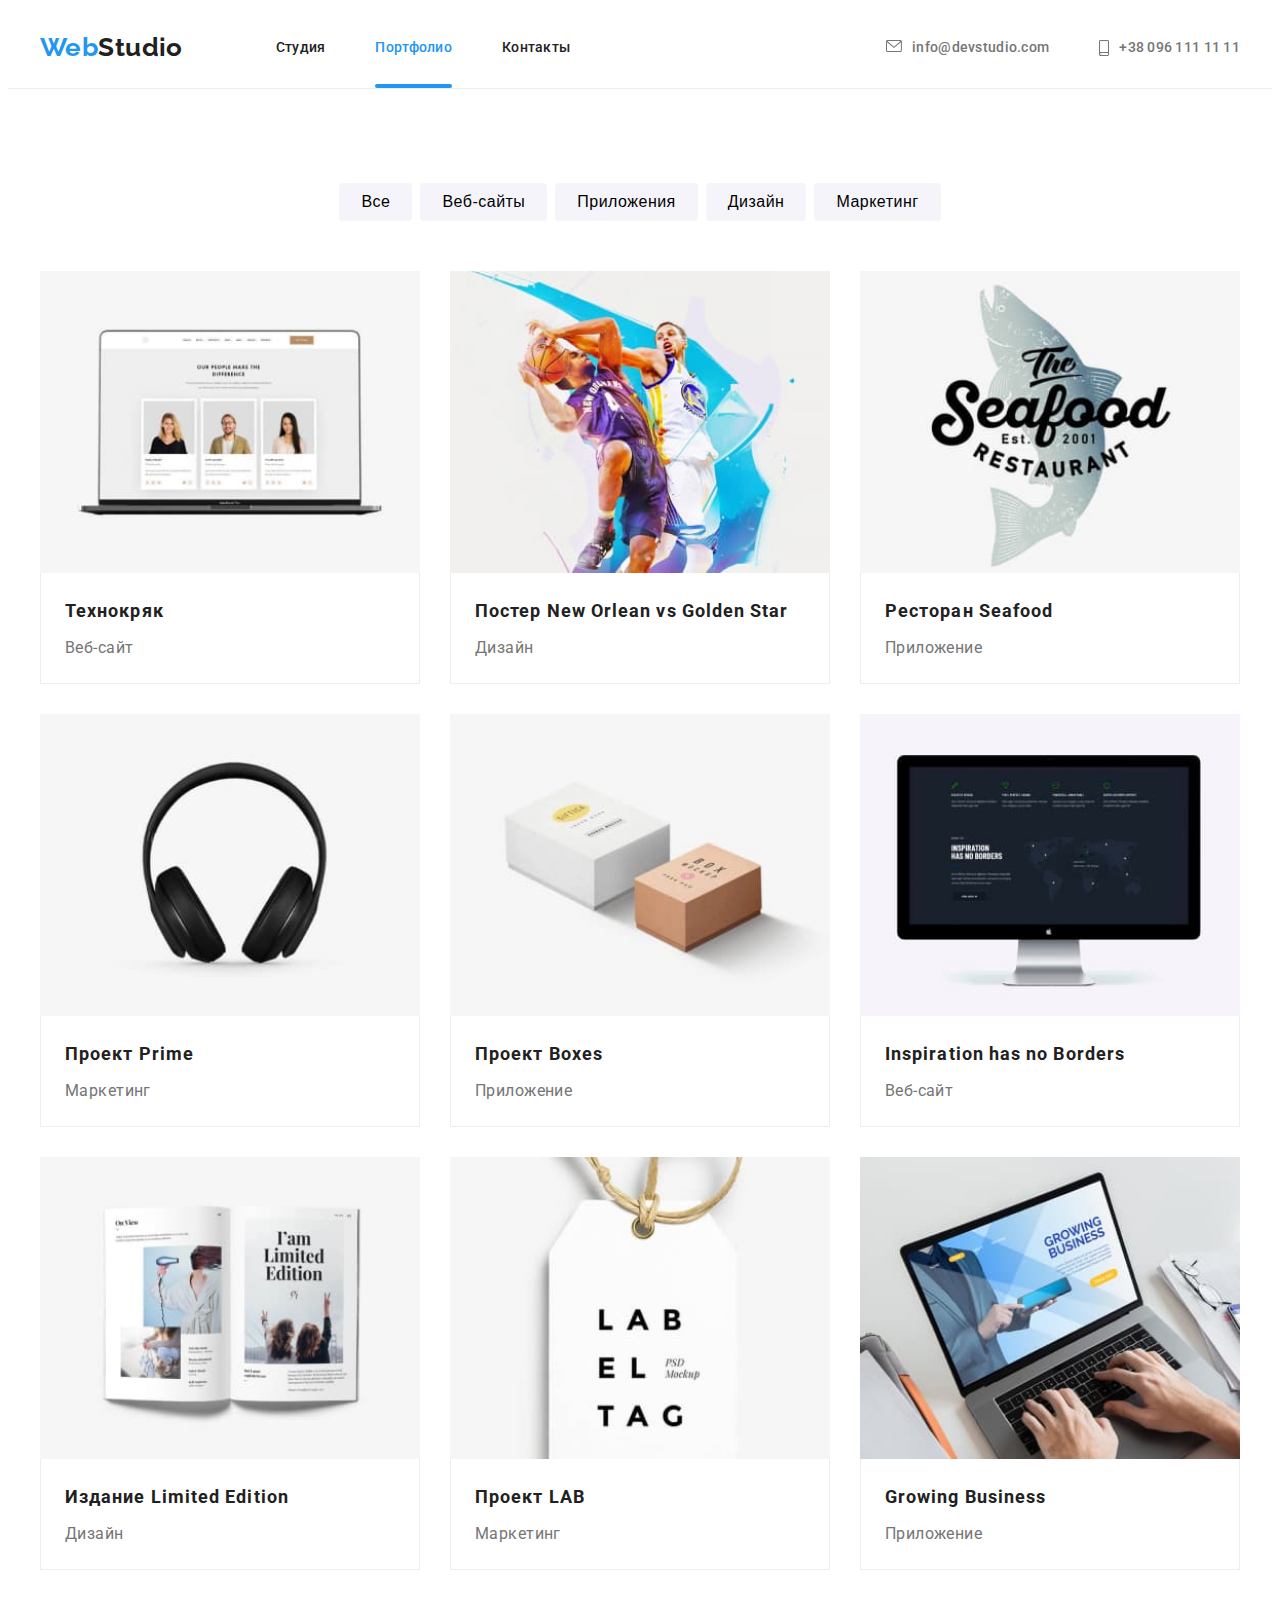
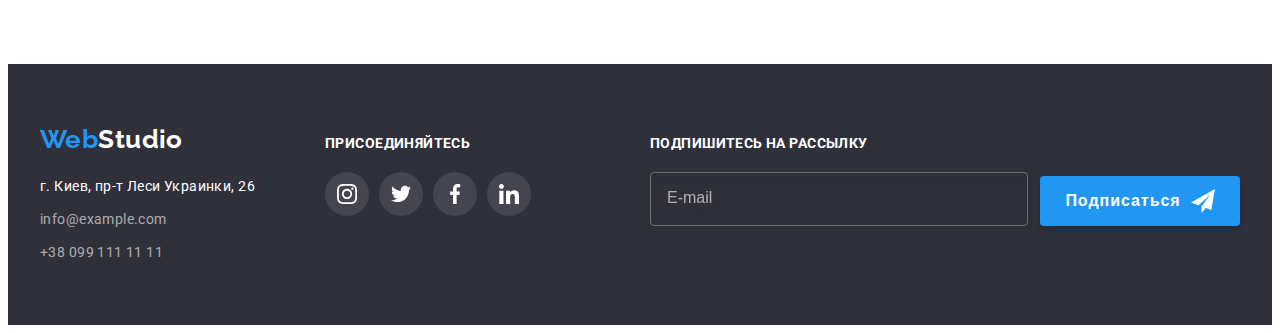
==== portfolio.html @ 9f009fc8 "Initial commit" ====
<!DOCTYPE html>
<html lang="ru">
  <head>
    <meta charset="UTF-8" />
    <meta http-equiv="X-UA-Compatible" content="IE=edge" />
    <meta name="viewport" content="width=device-width, initial-scale=1.0" />
    <title>portfolio</title>
    <link rel="preconnect" href="https://fonts.googleapis.com" />
    <link rel="preconnect" href="https://fonts.gstatic.com" crossorigin />
    <link
      href="https://fonts.googleapis.com/css2?family=Raleway:wght@700&family=Roboto:wght@400;500;700;900&display=swap"
      rel="stylesheet"
    />
    <link
      rel="stylesheet"
      href="https://cdnjs.cloudflare.com/ajax/libs/modern-normalize/1.1.0/modern-normalize.min.css"
      integrity="sha512-wpPYUAdjBVSE4KJnH1VR1HeZfpl1ub8YT/NKx4PuQ5NmX2tKuGu6U/JRp5y+Y8XG2tV+wKQpNHVUX03MfMFn9Q=="
      crossorigin="anonymous"
      referrerpolicy="no-referrer"
    />
    <link rel="stylesheet" href="./css/main.min.css" />
    </head>
  <body>
    <header class="header">
      <div class="container">
        <nav class="nav">
          <a class="logo nav__logo" href="./index.html"
            ><span class="web">Web</span>Studio</a
          >
          <ul class="menu list">
            <li class="menu__item">
              <a class="menu__link link" href="./index.html">Студия</a>
            </li>
            <li class="menu__item">
              <a class="menu__link current link" href="./portfolio.html">Портфолио</a>
            </li>
            <li class="menu__item">
              <a class="menu__link link" href="">Контакты</a>
            </li>
          </ul>
        </nav>
        <ul class="contact list">
          <li class="contact__item">
            <a class="contact__link link" href="mailto:info@devstudio.com">
              <svg class="contact__mail" width="16" height="12">
                <use href="./images/icons.svg#icon-envelope"></use>
              </svg>
              info@devstudio.com</a
            >
          </li>
          <li class="contact__item">
            <a class="contact__link link" href="tel:+380961111111"
              ><svg class="contact__tel" width="10" height="16">
                <use href="./images/icons.svg#icon-smartphone"></use>
              </svg>
              +38 096 111 11 11</a
            >
          </li>
        </ul>
      </div>
    </header>
    <main>
      <section class="portfolio">
        <div class="container">
          <h1 class="visually-hidden">список</h1>
          <ul class="button-list list">
            <li class="portfolio-list">
              <button class="button-item" type="button">Все</button>
            </li>
            <li class="portfolio-list">
              <button class="button-item" type="button">Веб-сайты</button>
            </li>
            <li class="portfolio-list">
              <button class="button-item" type="button">Приложения</button>
            </li>
            <li class="portfolio-list">
              <button class="button-item" type="button">Дизайн</button>
            </li>
            <li class="portfolio-list">
              <button class="button-item" type="button">Маркетинг</button>
            </li>
          </ul>
          <ul class="collection list">
            <li class="collection-item">
              <a href="" class="portfolio-link link">
                <div class="img-cover"> <img class="collection-image" src="./images/portfolio1.jpg" alt="Технокряк" width="370" />
                <div class="description-cover">
                   <p class="project-description">
                      Ресурс предлагает комплексные предложения с разным уровнем функционала и
                      сервисов. Все это позволит посетителю получить исчерпывающие сведения о
                      компании или частном лице.
                    </p>
                    </div>
                  </div> 
              <div class="collection-description">
                <h2 class="collection-title">Технокряк</h2>
                <p class="collection-text">Веб-сайт</p>
              </div> </a>
            </li>
            <li class="collection-item">
              <a href="" class="portfolio-link link"> 
                <div class="img-cover"><img
                class="collection-image"
                src="./images/portfolio2.jpg"
                alt="Плакат"
                width="370"
              />
              <div class="description-cover">
                    <p class="project-description">
                      Ресурс предлагает комплексные предложения с разным уровнем функционала и
                      сервисов. Все это позволит посетителю получить исчерпывающие сведения о
                      компании или частном лице.
                    </p>
                  </div>
                  </div>
              <div class="collection-description">
                <h2 class="collection-title">
                  Постер <span lang="en">New Orlean vs Golden Star</span>
                </h2>
                <p class="collection-text">Дизайн</p>
              </div></a>
            </li>
            <li class="collection-item">
              
              <a href="" class="portfolio-link link">
                <div class="img-cover"><img
                class="collection-image"
                src="./images/portfolio3.jpg"
                alt="Ресторан"
                width="370"
              />
              <div class="description-cover">
                    <p class="project-description">
                      Ресурс предлагает комплексные предложения с разным уровнем функционала и
                      сервисов. Все это позволит посетителю получить исчерпывающие сведения о
                      компании или частном лице.
                    </p>
                  </div>
                  </div>
              <div class="collection-description">
                <h2 class="collection-title">Ресторан <span lang="en">Seafood</span></h2>
                <p class="collection-text">Приложение</p>
              </div></a>
            </li>
            <li class="collection-item">
              
              <a href="" class="portfolio-link link">
                <div class="img-cover"><img class="collection-image" src="./images/portfolio4.jpg" alt="наушники" width="370" />
                <div class="description-cover">
                    <p class="project-description">
                      Ресурс предлагает комплексные предложения с разным уровнем функционала и
                      сервисов. Все это позволит посетителю получить исчерпывающие сведения о
                      компании или частном лице.
                    </p>
                  </div>
                  </div>
              <div class="collection-description">
                <h2 class="collection-title">Проект <span lang="en">Prime</span></h2>
                <p class="collection-text">Маркетинг</p>
              </div></a>
            </li>
            <li class="collection-item">
              
              <a href="" class="portfolio-link link">
                <div class="img-cover"><img class="collection-image" src="./images/portfolio5.jpg" alt="коробки" width="370" />
                <div class="description-cover">
                    <p class="project-description">
                      Ресурс предлагает комплексные предложения с разным уровнем функционала и
                      сервисов. Все это позволит посетителю получить исчерпывающие сведения о
                      компании или частном лице.
                    </p>
                  </div>
                  </div>
              <div class="collection-description">
                <h2 class="collection-title">Проект <span lang="en">Boxes</span></h2>
                <p class="collection-text">Приложение</p>
              </div></a>
            </li>
            <li class="collection-item">
              
              <a href="" class="portfolio-link link">
                <div class="img-cover"><img
                class="collection-image"
                src="./images/portfolio6.jpg"
                alt="экран"
                width="370"
              />
              <div class="description-cover">
                    <p class="project-description">
                      Ресурс предлагает комплексные предложения с разным уровнем функционала и
                      сервисов. Все это позволит посетителю получить исчерпывающие сведения о
                      компании или частном лице.
                    </p>
                  </div>
                  </div>
              <div class="collection-description">
                <h2 class="collection-title"><span lang="en">Inspiration has no Borders</span></h2>
                <p class="collection-text">Веб-сайт</p>
              </div></a>
            </li>
            <li class="collection-item">
              
              <a href="" class="portfolio-link link">
                <div class="img-cover"><img
                class="collection-image"
                src="./images/portfolio7.jpg"
                alt="книга"
                width="370"
              />
              <div class="description-cover">
                    <p class="project-description">
                      Ресурс предлагает комплексные предложения с разным уровнем функционала и
                      сервисов. Все это позволит посетителю получить исчерпывающие сведения о
                      компании или частном лице.
                    </p>
                  </div>
                  </div>
              <div class="collection-description">
                <h2 class="collection-title">Издание <span lang="en">Limited Edition</span></h2>
                <p class="collection-text">Дизайн</p>
              </div></a>
            </li>
            <li class="collection-item">
              
              <a href="" class="portfolio-link link">
                <div class="img-cover"><img class="collection-image" src="./images/portfolio8.jpg" alt="ярлык" width="370" />
                <div class="description-cover">
                    <p class="project-description">
                      Ресурс предлагает комплексные предложения с разным уровнем функционала и
                      сервисов. Все это позволит посетителю получить исчерпывающие сведения о
                      компании или частном лице.
                    </p>
                  </div>
                  </div>
              <div class="collection-description">
                <h2 class="collection-title">Проект <span lang="en">LAB</span></h2>
                <p class="collection-text">Маркетинг</p>
              </div></a>
            </li>
            <li class="collection-item">
              
              <a href="" class="portfolio-link link">
                <div class="img-cover"><img
                class="collection-image"
                src="./images/portfolio9.jpg"
                alt="ноутбук"
                width="370"
              />
              <div class="description-cover">
                    <p class="project-description">
                      Ресурс предлагает комплексные предложения с разным уровнем функционала и
                      сервисов. Все это позволит посетителю получить исчерпывающие сведения о
                      компании или частном лице.
                    </p>
                  </div>
                  </div>
              <div class="collection-description">
                <h2 class="collection-title"><span lang="en">Growing Business</span></h2>
                <p class="collection-text">Приложение</p>
              </div></a>
            </li>
          </ul>
        </address>
      </div>
    <footer class="footer">
      <div class="container">
        <div class="address-container">
          <a class="logo-footer link" href=""
            >Web<span class="footer-studio">Studio</span></a
          >
          <address>
            <ul class="footer-list list">
              <li class="link">
                <a
                  class="footer-contacts adress link"
                  href="https://www.bing.com/maps?osid=e393ab4b-404c-471a-ab9a-f0167a268daa&cp=50.4255~30.533493&lvl=16&imgid=5371cd0a-7fc5-4e6b-bb4b-21d235d7f3e2&v=2&sV=2&form=S00027"
                  target="_blank"
                  rel="noopener norefferer"
                  >г. Киев, пр-т Леси Украинки, 26</a
                >
              </li>
              <li class="link">
                <a
                  class="footer-contacts mail link"
                  href="mailto:info@example.com"
                  >info@example.com</a
                >
              </li>
              <li>
                <a class="footer-contacts tel link" href="tel:+380991111111"
                  >+38 099 111 11 11</a
                >
              </li>
            </ul>
          </address>
        </div>
        <div class="footer-soc-container">
          <h2 class="footer-header">присоединяйтесь</h2>
          <ul class="footer-soc-list list">
            <li class="footer-soc-item">
              <a href="" class="footer-soc-link link">
                <svg class="footer-soc-icon" width="20" height="20">
                  <use href="./images/icons.svg#icon-instagram"></use>
                </svg>
              </a>
            </li>
            <li class="footer-soc-item">
              <a href="" class="footer-soc-link link"
                ><svg class="footer-soc-icon" width="20" height="20">
                  <use href="./images/icons.svg#icon-twitter"></use>
                </svg>
              </a>
            </li>
            <li class="footer-soc-item">
              <a href="" class="footer-soc-link link">
                <svg class="footer-soc-icon" width="20" height="20">
                  <use href="./images/icons.svg#icon-facebook"></use>
                </svg>
              </a>
            </li>
            <li class="footer-soc-item">
              <a href="" class="footer-soc-link link">
                <svg class="footer-soc-icon" width="20" height="20">
                  <use href="./images/icons.svg#icon-linkedin"></use>
                </svg>
                 </a>
            </li>
          </ul>
        </div>
        <div class="footer-mailing">
          <h2 class="mailing-header">Подпишитесь на рассылку</h2>
          <form class="mailing-form">
            <label class="mailing-label" for="mail-name"> </label>
            <input
              type="email"
              name="mail-name"
              class="mailing-input"
              required
              id="mail-name"
              placeholder="E-mail"
              name="mail-name"
            />
            <button class="mailing-button" type="submit">
              Подписаться
              <svg class="mailing-icon" width="24" height="24">
                <use href="./images/icons.svg#icon-telegram"></use>
              </svg>
            </button>
          </form>
        </div>
      </div>
    </footer>
  </body>
</html>
---- css/main.min.css ----
:root{--background-color: #ffffff;--accent-color: #2196f3;--dark-background: #2f303a;--tone-color: #f5f4fa;--text-color: #212121;--dark-text: #757575;--hover-button: #188ce8;--border-header-color: #ececec;--collection-color: #eeeeee;--soc-icon: #afb1b8}.visually-hidden{position:absolute;width:1px;height:1px;margin:-1px;border:0;padding:0;white-space:nowrap;clip-path:inset(100%);clip:rect(0 0 0 0);overflow:hidden}p,h1,h2,h3{margin:0}ul{margin:0;padding-left:0}.link{text-decoration:none}.list{list-style:none;padding:0;margin:0}img{display:block}body{background-color:var(--backgroud-color);color:var(--text-color);font-family:"Roboto",Verdana,sans-serif;font-size:14px;letter-spacing:.03em}.container{width:1200px;padding:0 15px;margin:0 auto}.header{background-color:var(--background-color);align-items:center;border-bottom:1px solid var(--border-header-color)}.header .container{display:flex}.nav{display:flex}.nav__logo{display:block;padding:24px 0 25px 0;margin-right:93px;color:var(--text-color);font-family:"Raleway",sans-serif;font-weight:700;font-size:26px;line-height:1.19;text-decoration:none}.web{color:var(--accent-color)}.menu{display:flex}.menu .current::after{content:"";position:absolute;display:block;width:100%;height:4px;left:0;bottom:0;background-color:var(--accent-color);border-radius:2px}.menu .menu__item:not(:last-child){margin-right:50px}.menu .menu__link.current{color:var(--accent-color)}.menu__link{display:block;color:var(--text-color);font-weight:500;line-height:1.14;letter-spacing:.02em;padding-top:32px;padding-bottom:32px;transition:color 250ms cubic-bezier(0.4, 0, 0.2, 1);position:relative}.menu__link:hover,.menu__link:focus{color:var(--accent-color)}.contact{display:flex;margin-left:auto}.contact .contact__item+.contact__item{margin-left:50px}.contact__link{display:flex;font-weight:500;line-height:1.14;letter-spacing:.02em;padding-top:32px;padding-bottom:32px;margin-left:auto;color:var(--dark-text);transition:color 250ms cubic-bezier(0.4, 0, 0.2, 1)}.contact__link:hover,.contact__link:focus{color:var(--accent-color)}.contact__mail{fill:currentColor;margin-right:10px;width:16px;height:12px}.contact__tel{fill:currentColor;margin-right:10px;width:10px;height:16px}.hero{background-color:var(--dark-background);text-align:center;padding-top:200px;padding-bottom:200px;background-image:linear-gradient(rgba(47, 48, 58, 0.4), rgba(47, 48, 58, 0.4)),url(../images/background.jpg);background-position:center;background-repeat:no-repeat;background-size:cover;max-width:1600px;height:600px;margin:auto}.hero-title{color:var(--background-color);font-weight:900;font-size:44px;line-height:1.36;letter-spacing:.06em;text-transform:uppercase;max-width:696px;margin:0 auto}.hero-button{color:var(--background-color);background-color:var(--accent-color);cursor:pointer;font-weight:700;font-size:16px;line-height:1.87;display:inline-block;align-items:center;letter-spacing:.06em;border-radius:4px;padding:10px 32px;min-width:200px;border:none;margin-top:30px;transition:background-color 250ms cubic-bezier(0.4, 0, 0.2, 1)}.hero-button:hover,.hero-button:focus{background-color:var(--hover-button)}.features{padding-top:94px;padding-bottom:94px}.container .features-list{display:flex}.features-item:not(:last-child){margin-right:30px}.features-heading{font-size:14px;font-weight:700;line-height:1.14;text-transform:uppercase;margin-bottom:10px}.features-paragraph{color:var(--dark-text);line-height:1.71;max-width:270px}.about-icon-wrap{display:flex;width:270px;height:120px;justify-content:center;align-items:center;border-radius:4px;background-color:var(--tone-color);margin-bottom:30px}.employment{padding-bottom:94px}.employment-title{font-weight:700;font-size:36px;line-height:1.16;text-align:center;margin-bottom:50px}.employment-list{display:flex}.employment-list__item{position:relative}.employment-list__item+.employment-list__item{margin-left:30px}.employment-list__name{display:flex;justify-content:center;align-items:center;font-weight:700;font-size:14px;line-height:1.14;text-align:center;text-transform:uppercase;height:70px;width:100%;position:absolute;color:var(--background-color);background-color:rgba(47,48,58,.8);bottom:0}.team{background-color:var(--tone-color)}.team-list{background-color:var(--tone-color);display:flex}.team-header{padding:94px 0 50px 0;font-weight:700;font-size:36px;line-height:1.16;text-align:center}.team-name{font-weight:500;font-size:16px;line-height:1.18;text-align:center;margin-bottom:10px}.team-paragraph{color:var(--dark-text);font-size:16px;line-height:1.18;text-align:center;margin-bottom:16px}.team-container{background-color:var(--background-color);box-shadow:0px 1px 3px rgba(0,0,0,.12),0px 1px 1px rgba(0,0,0,.14),0px 2px 1px rgba(0,0,0,.2);border-radius:0px 0px 4px 4px;padding-top:30px;padding-bottom:30px}.team-item{margin-bottom:94px}.team-item+.team-item{margin-left:30px}.masters-soc-list{display:flex;justify-content:center}.masters-soc-list .masters-soc-item:not(:last-child){margin-right:10px}.masters-soc-item{width:44px;height:44px}.masters-soc-link{display:flex;align-items:center;justify-content:center;width:100%;height:100%;border-radius:50%;fill:var(--soc-icon);transition:background-color 250ms cubic-bezier(0.4, 0, 0.2, 1),fill 250ms cubic-bezier(0.4, 0, 0.2, 1)}.masters-soc-link:hover,.masters-soc-link:focus{background-color:var(--accent-color);fill:var(--background-color)}.clients{padding:94px 0}.clients .link{display:flex;width:170px;height:92px;justify-content:center;align-items:center;border:1px solid var(--soc-icon);border-radius:4px;color:var(--soc-icon);transition:color 250ms cubic-bezier(0.4, 0, 0.2, 1),border-color 250ms cubic-bezier(0.4, 0, 0.2, 1)}.clients .link:hover,.clients .link:focus{border-color:var(--accent-color);color:var(--accent-color)}.clients-title{font-size:36px;line-height:1.67;text-align:center;margin-bottom:50px}.clients-list{display:flex}.clients-item:not(:last-child){margin-right:30px}.clients-icon{fill:currentColor}.portfolio{padding-top:94px}.button-item{background-color:var(--tone-color);cursor:pointer;border:none;font-weight:500;font-size:16px;line-height:1.62;text-align:center;letter-spacing:.03em;border-radius:4px;padding:6px 22px;display:inline-block;transition:color 250ms cubic-bezier(0.4, 0, 0.2, 1),background-color 250ms cubic-bezier(0.4, 0, 0.2, 1),box-shadow 250ms cubic-bezier(0.4, 0, 0.2, 1)}.button-item:hover,.button-item:focus{color:var(--background-color);background-color:var(--accent-color);box-shadow:0px 3px 1px rgba(0,0,0,.1),0px 1px 2px rgba(0,0,0,.08),0px 2px 2px rgba(0,0,0,.12)}.portfolio-list:not(:last-child){margin-right:8px}.button-list{display:flex;margin-bottom:50px;justify-content:center}.collection{display:flex;flex-wrap:wrap;margin-top:-30px;margin-left:-30px}.collection-item{flex-basis:calc(33.3333333333% - 30px);margin-left:30px;margin-top:30px}.collection-description{padding:20px 20px;padding:20px 24px;border:1px solid #eee;border-top:none}.img-cover{position:relative;overflow:hidden}.project-description{width:322px;font-size:18px;line-height:1.55;color:var(--background-color)}.description-cover{display:flex;justify-content:center;align-items:center;position:absolute;top:0;height:100%;width:100%;background-color:rgba(33,150,243,.9);transform:translateY(100%);transition:transform 250ms cubic-bezier(0.4, 0, 0.2, 1)}.portfolio-link:hover .description-cover,.portfolio-link:focus .description-cover{transform:translateY(0)}.collection-title{color:var(--text-color);font-size:18px;line-height:2;letter-spacing:.06em}.collection-text{margin-top:4px;font-size:16px;line-height:1.88;color:var(--dark-text)}.collection-image{display:block;width:100%}.collection{padding-bottom:94px}.portfolio-link{display:block;transition:box-shadow 250ms cubic-bezier(0.4, 0, 0.2, 1),1px 4px 6px rgba(0,0,0,.16) cubic-bezier(0.4, 0, 0.2, 1)}.portfolio-link:hover,.portfolio-link:focus{box-shadow:0px 1px 1px rgba(0,0,0,.12),0px 4px 4px rgba(0,0,0,.06),1px 4px 6px rgba(0,0,0,.16)}.footer{background-color:var(--dark-background);padding:60px 0}.footer .container{display:flex;align-items:baseline}.logo-footer{display:block;color:var(--accent-color);font-family:"Raleway",sans-serif;font-weight:700;font-size:26px;line-height:1.19;margin-bottom:20px}.footer-studio{color:var(--background-color)}.footer-contacts{font-style:normal;line-height:1.71;transition:color 250ms cubic-bezier(0.4, 0, 0.2, 1)}.footer-contacts:hover,.footer-contacts:focus{color:var(--accent-color)}.adress{color:var(--background-color)}.mail,.tel{color:rgba(255,255,255,.6)}.footer-list .link:not(:last-child){margin-bottom:9px}.footer-header{font-weight:700;font-size:14px;line-height:1.14;letter-spacing:.03em;text-transform:uppercase;color:var(--background-color);margin-bottom:20px}.footer-soc-list{display:flex;justify-content:center}.footer-soc-list .footer-soc-item:not(:last-child){margin-right:10px}.footer-soc-item{width:44px;height:44px}.footer-soc-link{display:flex;align-items:center;justify-content:center;width:100%;height:100%;border-radius:50%;fill:var(--background-color);background-color:rgba(255,255,255,.1);transition:background-color 250ms cubic-bezier(0.4, 0, 0.2, 1)}.footer-soc-link:hover,.footer-soc-link:focus{background-color:var(--accent-color)}.address-container{margin-right:70px}.footer-soc-container{margin-right:auto}.mailing-form{display:flex;align-items:flex-end}.mailing-header{font-weight:700;font-size:14px;line-height:1.14;letter-spacing:.03em;text-transform:uppercase;color:var(--background-color);margin-bottom:20px}.mailing-input{min-width:358px;height:50px;border:1px solid rgba(255,255,255,.3);filter:drop-shadow(0px 4px 4px rgba(0, 0, 0, 0.15));border-radius:4px;background-color:rgba(0,0,0,0);outline:rgba(0,0,0,0);color:var(--background-color);padding-left:16px}.mailing-input::placeholder{font-weight:400;font-size:16px;line-height:1.25;color:rgba(255,255,255,.6)}.mailing-button{width:200px;height:50px;font-weight:700;font-size:16px;line-height:1.87;letter-spacing:.06em;box-shadow:0px 4px 4px rgba(0,0,0,.15);border-radius:4px;background-color:var(--accent-color);margin-left:12px;border:none;color:var(--background-color);fill:var(--background-color);display:flex;align-items:center;justify-content:center;cursor:pointer}.mailing-icon{margin-left:10px}.backdrop{position:fixed;top:0;left:0;width:100%;height:100%;background-color:rgba(0,0,0,.2);transition:opacity 350ms cubic-bezier(0.4, 0, 0.2, 1),visibility 350ms cubic-bezier(0.4, 0, 0.2, 1)}.modal{position:absolute;top:50%;left:50%;width:528px;transform:translate(-50%, -50%) scale(1);height:581px;background-color:var(--background-color);box-shadow:0px 1px 3px rgba(0,0,0,.12),0px 1px 1px rgba(0,0,0,.14),0px 2px 1px rgba(0,0,0,.2);border-radius:4px;transition:transform 250ms cubic-bezier(0.4, 0, 0.2, 1);padding:40px}.backdrop.is-hidden .modal{transform:translate(-50%, -50%) scale(0)}.modal-close-button{position:absolute;right:8px;top:8px;display:flex;align-items:center;justify-content:center;width:30px;height:30px;border-radius:50%;border:1px solid rgba(0,0,0,.1);cursor:pointer;background-color:var(--background-color)}.close-icon{transition:fill 250ms cubic-bezier(0.4, 0, 0.2, 1)}.close-icon:hover,.close-icon:focus{fill:var(--accent-color)}.is-hidden{opacity:0;visibility:hidden;pointer-events:none}.modal-title{font-weight:700;font-size:20px;line-height:1.15;text-align:center;margin-bottom:12px}.modal-field{margin-bottom:10px}.modal-input{border:1px solid rgba(33,33,33,.2);border-radius:4px;width:100%;height:40px;background-color:rgba(0,0,0,0);padding-left:42px;outline:rgba(0,0,0,0);transition:border-color 250ms cubic-bezier(0.4, 0, 0.2, 1)}.modal-input:focus{border-color:var(--accent-color)}.input-icon{transition:fill 250ms cubic-bezier(0.4, 0, 0.2, 1)}.modal-input:focus+.input-icon{fill:var(--accent-color)}.modal-text{width:100%;height:120px;border:1px solid rgba(33,33,33,.2);border-radius:4px;padding:12px 16px;resize:none;outline:rgba(0,0,0,0);transition:border-color 250ms cubic-bezier(0.4, 0, 0.2, 1)}.modal-text:focus{border-color:var(--accent-color)}.modal-text::placeholder{font-size:12px;line-height:.86;letter-spacing:.01em;color:rgba(117,117,117,.5)}.modal-label{display:block;font-weight:400;font-size:12px;line-height:1.17;letter-spacing:.01em;color:var(--dark-text);margin-bottom:4px}.input-wrap{position:relative}.input-icon{position:absolute;left:12px;top:50%;transform:translateY(-50%)}.check-text{font-weight:400;line-height:1.71;color:var(--dark-text);display:flex;align-items:center}.check-text a{color:var(--accent-color)}.check-text span{width:16px;height:15px;border:1pt solid var(--text-color);border-radius:2px;margin-right:8px;display:flex;align-items:center;justify-content:center}.input-check:checked+.check-text span{background-color:var(--accent-color);border:none}.check-icon{fill:rgba(0,0,0,0)}.input-check:checked+.check-text .check-icon{fill:var(--background-color)}.modal-btn{display:block;color:var(--background-color);background-color:var(--accent-color);cursor:pointer;font-weight:700;font-size:16px;line-height:1.87;box-shadow:0px 4px 4px rgba(0,0,0,.15);align-items:center;letter-spacing:.06em;border-radius:4px;padding:10px 55px;min-width:200px;margin:0 auto;border:1px solid;transition:background-color 250ms cubic-bezier(0.4, 0, 0.2, 1)}.modal-btn:hover,.modal-btn:focus{background-color:var(--hover-button)}.modal-agreement{display:flex;justify-content:center;align-items:center;margin-top:20px;margin-bottom:30px}/*# sourceMappingURL=main.min.css.map */
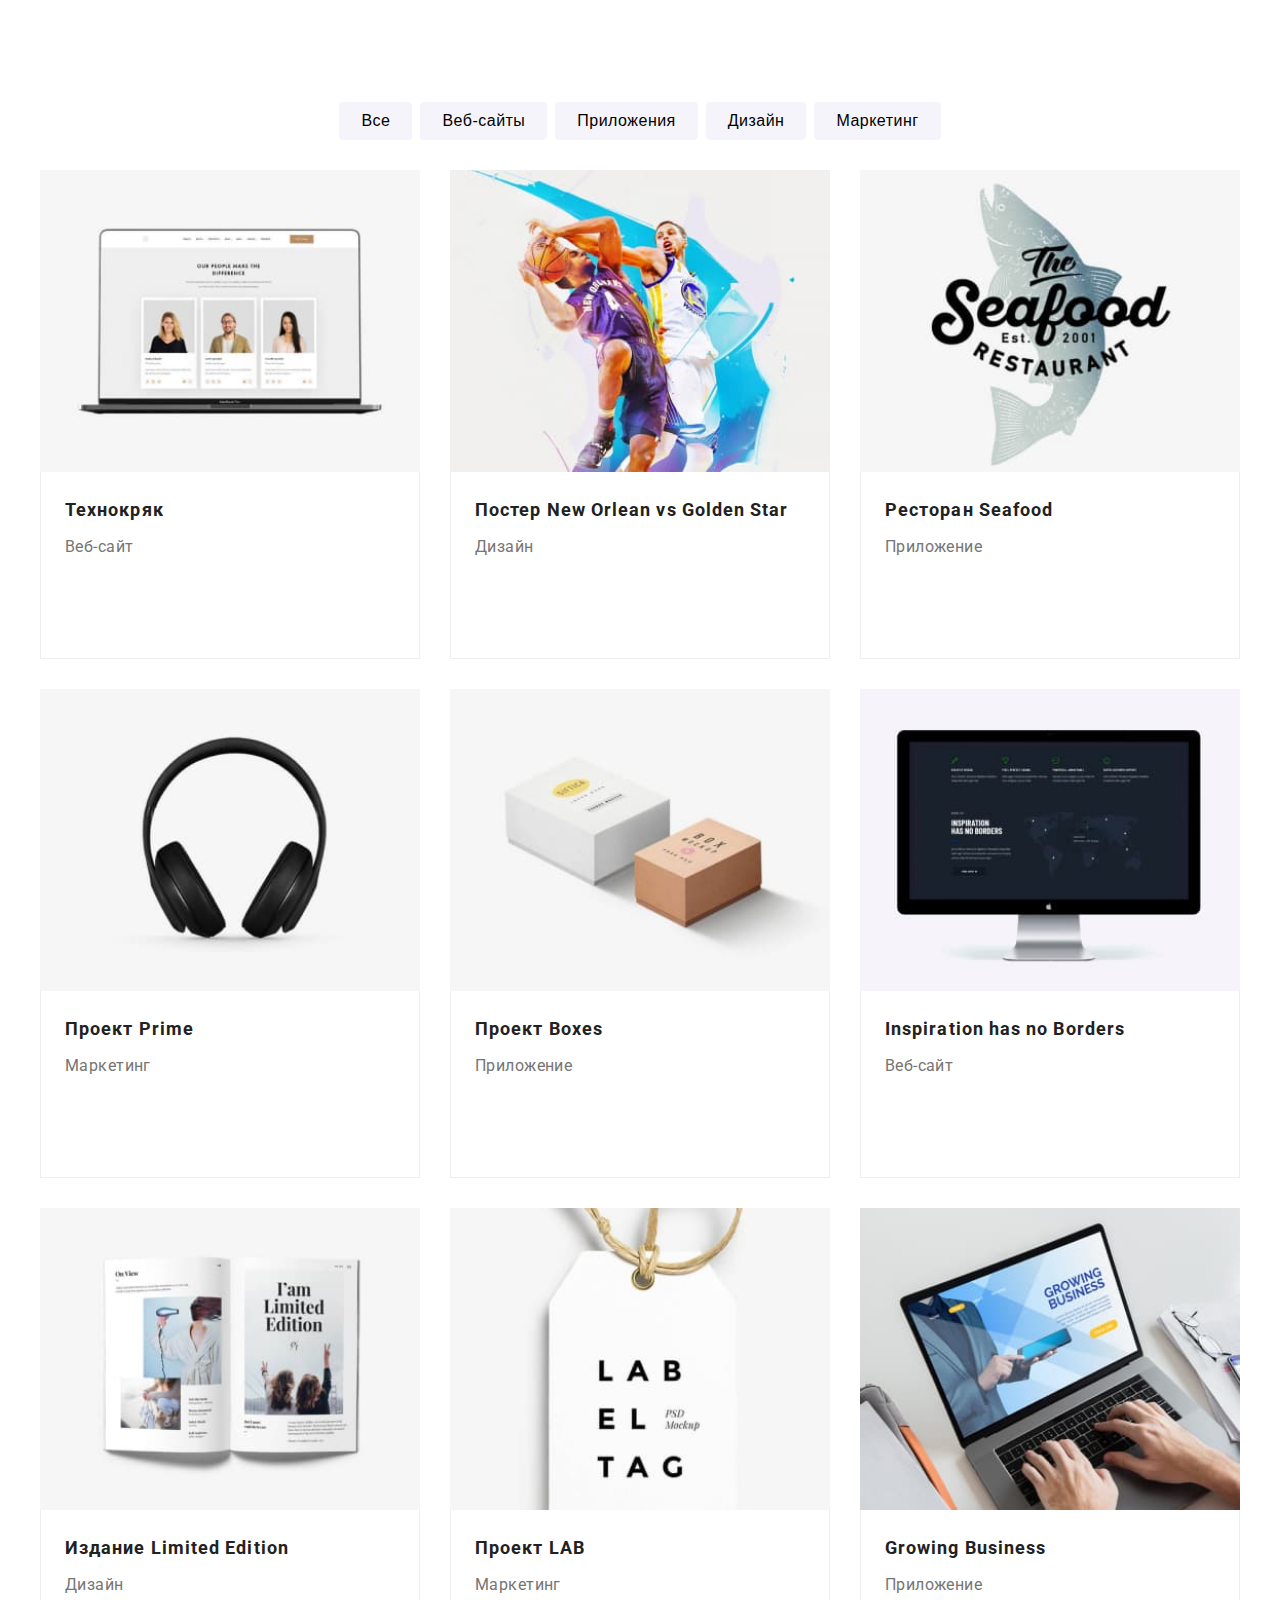
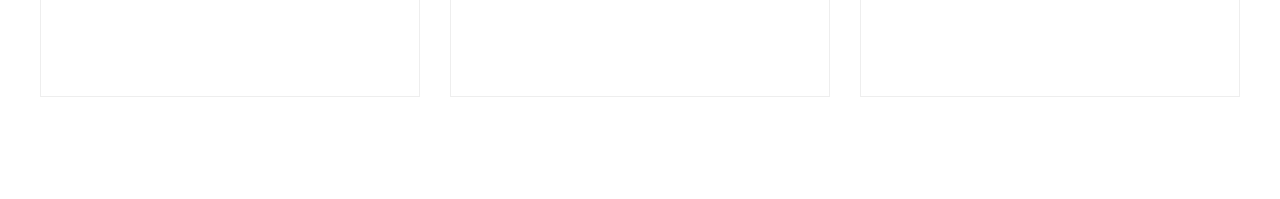
==== commit 1b2317db: "add portfolio version" ====
--- a/portfolio.html
+++ b/portfolio.html
@@ -21,7 +21,7 @@
     <link rel="stylesheet" href="./css/main.min.css" />
     </head>
   <body>
-    <header class="header">
+    <!--<header class="header">
       <div class="container">
         <nav class="nav">
           <a class="logo nav__logo" href="./index.html"
@@ -58,7 +58,7 @@
           </li>
         </ul>
       </div>
-    </header>
+    </header> -->
     <main>
       <section class="portfolio">
         <div class="container">
@@ -262,7 +262,7 @@
           </ul>
         </address>
       </div>
-    <footer class="footer">
+    <!--<footer class="footer">
       <div class="container">
         <div class="address-container">
           <a class="logo-footer link" href=""
@@ -349,6 +349,6 @@
           </form>
         </div>
       </div>
-    </footer>
+    </footer>-->
   </body>
 </html>
--- a/css/main.min.css
+++ b/css/main.min.css
@@ -1 +1 @@
-:root{--background-color: #ffffff;--accent-color: #2196f3;--dark-background: #2f303a;--tone-color: #f5f4fa;--text-color: #212121;--dark-text: #757575;--hover-button: #188ce8;--border-header-color: #ececec;--collection-color: #eeeeee;--soc-icon: #afb1b8}.visually-hidden{position:absolute;width:1px;height:1px;margin:-1px;border:0;padding:0;white-space:nowrap;clip-path:inset(100%);clip:rect(0 0 0 0);overflow:hidden}p,h1,h2,h3{margin:0}ul{margin:0;padding-left:0}.link{text-decoration:none}.list{list-style:none;padding:0;margin:0}img{display:block}body{background-color:var(--backgroud-color);color:var(--text-color);font-family:"Roboto",Verdana,sans-serif;font-size:14px;letter-spacing:.03em}.container{width:1200px;padding:0 15px;margin:0 auto}.header{background-color:var(--background-color);align-items:center;border-bottom:1px solid var(--border-header-color)}.header .container{display:flex}.nav{display:flex}.nav__logo{display:block;padding:24px 0 25px 0;margin-right:93px;color:var(--text-color);font-family:"Raleway",sans-serif;font-weight:700;font-size:26px;line-height:1.19;text-decoration:none}.web{color:var(--accent-color)}.menu{display:flex}.menu .current::after{content:"";position:absolute;display:block;width:100%;height:4px;left:0;bottom:0;background-color:var(--accent-color);border-radius:2px}.menu .menu__item:not(:last-child){margin-right:50px}.menu .menu__link.current{color:var(--accent-color)}.menu__link{display:block;color:var(--text-color);font-weight:500;line-height:1.14;letter-spacing:.02em;padding-top:32px;padding-bottom:32px;transition:color 250ms cubic-bezier(0.4, 0, 0.2, 1);position:relative}.menu__link:hover,.menu__link:focus{color:var(--accent-color)}.contact{display:flex;margin-left:auto}.contact .contact__item+.contact__item{margin-left:50px}.contact__link{display:flex;font-weight:500;line-height:1.14;letter-spacing:.02em;padding-top:32px;padding-bottom:32px;margin-left:auto;color:var(--dark-text);transition:color 250ms cubic-bezier(0.4, 0, 0.2, 1)}.contact__link:hover,.contact__link:focus{color:var(--accent-color)}.contact__mail{fill:currentColor;margin-right:10px;width:16px;height:12px}.contact__tel{fill:currentColor;margin-right:10px;width:10px;height:16px}.hero{background-color:var(--dark-background);text-align:center;padding-top:200px;padding-bottom:200px;background-image:linear-gradient(rgba(47, 48, 58, 0.4), rgba(47, 48, 58, 0.4)),url(../images/background.jpg);background-position:center;background-repeat:no-repeat;background-size:cover;max-width:1600px;height:600px;margin:auto}.hero-title{color:var(--background-color);font-weight:900;font-size:44px;line-height:1.36;letter-spacing:.06em;text-transform:uppercase;max-width:696px;margin:0 auto}.hero-button{color:var(--background-color);background-color:var(--accent-color);cursor:pointer;font-weight:700;font-size:16px;line-height:1.87;display:inline-block;align-items:center;letter-spacing:.06em;border-radius:4px;padding:10px 32px;min-width:200px;border:none;margin-top:30px;transition:background-color 250ms cubic-bezier(0.4, 0, 0.2, 1)}.hero-button:hover,.hero-button:focus{background-color:var(--hover-button)}.features{padding-top:94px;padding-bottom:94px}.container .features-list{display:flex}.features-item:not(:last-child){margin-right:30px}.features-heading{font-size:14px;font-weight:700;line-height:1.14;text-transform:uppercase;margin-bottom:10px}.features-paragraph{color:var(--dark-text);line-height:1.71;max-width:270px}.about-icon-wrap{display:flex;width:270px;height:120px;justify-content:center;align-items:center;border-radius:4px;background-color:var(--tone-color);margin-bottom:30px}.employment{padding-bottom:94px}.employment-title{font-weight:700;font-size:36px;line-height:1.16;text-align:center;margin-bottom:50px}.employment-list{display:flex}.employment-list__item{position:relative}.employment-list__item+.employment-list__item{margin-left:30px}.employment-list__name{display:flex;justify-content:center;align-items:center;font-weight:700;font-size:14px;line-height:1.14;text-align:center;text-transform:uppercase;height:70px;width:100%;position:absolute;color:var(--background-color);background-color:rgba(47,48,58,.8);bottom:0}.team{background-color:var(--tone-color)}.team-list{background-color:var(--tone-color);display:flex}.team-header{padding:94px 0 50px 0;font-weight:700;font-size:36px;line-height:1.16;text-align:center}.team-name{font-weight:500;font-size:16px;line-height:1.18;text-align:center;margin-bottom:10px}.team-paragraph{color:var(--dark-text);font-size:16px;line-height:1.18;text-align:center;margin-bottom:16px}.team-container{background-color:var(--background-color);box-shadow:0px 1px 3px rgba(0,0,0,.12),0px 1px 1px rgba(0,0,0,.14),0px 2px 1px rgba(0,0,0,.2);border-radius:0px 0px 4px 4px;padding-top:30px;padding-bottom:30px}.team-item{margin-bottom:94px}.team-item+.team-item{margin-left:30px}.masters-soc-list{display:flex;justify-content:center}.masters-soc-list .masters-soc-item:not(:last-child){margin-right:10px}.masters-soc-item{width:44px;height:44px}.masters-soc-link{display:flex;align-items:center;justify-content:center;width:100%;height:100%;border-radius:50%;fill:var(--soc-icon);transition:background-color 250ms cubic-bezier(0.4, 0, 0.2, 1),fill 250ms cubic-bezier(0.4, 0, 0.2, 1)}.masters-soc-link:hover,.masters-soc-link:focus{background-color:var(--accent-color);fill:var(--background-color)}.clients{padding:94px 0}.clients .link{display:flex;width:170px;height:92px;justify-content:center;align-items:center;border:1px solid var(--soc-icon);border-radius:4px;color:var(--soc-icon);transition:color 250ms cubic-bezier(0.4, 0, 0.2, 1),border-color 250ms cubic-bezier(0.4, 0, 0.2, 1)}.clients .link:hover,.clients .link:focus{border-color:var(--accent-color);color:var(--accent-color)}.clients-title{font-size:36px;line-height:1.67;text-align:center;margin-bottom:50px}.clients-list{display:flex}.clients-item:not(:last-child){margin-right:30px}.clients-icon{fill:currentColor}.portfolio{padding-top:94px}.button-item{background-color:var(--tone-color);cursor:pointer;border:none;font-weight:500;font-size:16px;line-height:1.62;text-align:center;letter-spacing:.03em;border-radius:4px;padding:6px 22px;display:inline-block;transition:color 250ms cubic-bezier(0.4, 0, 0.2, 1),background-color 250ms cubic-bezier(0.4, 0, 0.2, 1),box-shadow 250ms cubic-bezier(0.4, 0, 0.2, 1)}.button-item:hover,.button-item:focus{color:var(--background-color);background-color:var(--accent-color);box-shadow:0px 3px 1px rgba(0,0,0,.1),0px 1px 2px rgba(0,0,0,.08),0px 2px 2px rgba(0,0,0,.12)}.portfolio-list:not(:last-child){margin-right:8px}.button-list{display:flex;margin-bottom:50px;justify-content:center}.collection{display:flex;flex-wrap:wrap;margin-top:-30px;margin-left:-30px}.collection-item{flex-basis:calc(33.3333333333% - 30px);margin-left:30px;margin-top:30px}.collection-description{padding:20px 20px;padding:20px 24px;border:1px solid #eee;border-top:none}.img-cover{position:relative;overflow:hidden}.project-description{width:322px;font-size:18px;line-height:1.55;color:var(--background-color)}.description-cover{display:flex;justify-content:center;align-items:center;position:absolute;top:0;height:100%;width:100%;background-color:rgba(33,150,243,.9);transform:translateY(100%);transition:transform 250ms cubic-bezier(0.4, 0, 0.2, 1)}.portfolio-link:hover .description-cover,.portfolio-link:focus .description-cover{transform:translateY(0)}.collection-title{color:var(--text-color);font-size:18px;line-height:2;letter-spacing:.06em}.collection-text{margin-top:4px;font-size:16px;line-height:1.88;color:var(--dark-text)}.collection-image{display:block;width:100%}.collection{padding-bottom:94px}.portfolio-link{display:block;transition:box-shadow 250ms cubic-bezier(0.4, 0, 0.2, 1),1px 4px 6px rgba(0,0,0,.16) cubic-bezier(0.4, 0, 0.2, 1)}.portfolio-link:hover,.portfolio-link:focus{box-shadow:0px 1px 1px rgba(0,0,0,.12),0px 4px 4px rgba(0,0,0,.06),1px 4px 6px rgba(0,0,0,.16)}.footer{background-color:var(--dark-background);padding:60px 0}.footer .container{display:flex;align-items:baseline}.logo-footer{display:block;color:var(--accent-color);font-family:"Raleway",sans-serif;font-weight:700;font-size:26px;line-height:1.19;margin-bottom:20px}.footer-studio{color:var(--background-color)}.footer-contacts{font-style:normal;line-height:1.71;transition:color 250ms cubic-bezier(0.4, 0, 0.2, 1)}.footer-contacts:hover,.footer-contacts:focus{color:var(--accent-color)}.adress{color:var(--background-color)}.mail,.tel{color:rgba(255,255,255,.6)}.footer-list .link:not(:last-child){margin-bottom:9px}.footer-header{font-weight:700;font-size:14px;line-height:1.14;letter-spacing:.03em;text-transform:uppercase;color:var(--background-color);margin-bottom:20px}.footer-soc-list{display:flex;justify-content:center}.footer-soc-list .footer-soc-item:not(:last-child){margin-right:10px}.footer-soc-item{width:44px;height:44px}.footer-soc-link{display:flex;align-items:center;justify-content:center;width:100%;height:100%;border-radius:50%;fill:var(--background-color);background-color:rgba(255,255,255,.1);transition:background-color 250ms cubic-bezier(0.4, 0, 0.2, 1)}.footer-soc-link:hover,.footer-soc-link:focus{background-color:var(--accent-color)}.address-container{margin-right:70px}.footer-soc-container{margin-right:auto}.mailing-form{display:flex;align-items:flex-end}.mailing-header{font-weight:700;font-size:14px;line-height:1.14;letter-spacing:.03em;text-transform:uppercase;color:var(--background-color);margin-bottom:20px}.mailing-input{min-width:358px;height:50px;border:1px solid rgba(255,255,255,.3);filter:drop-shadow(0px 4px 4px rgba(0, 0, 0, 0.15));border-radius:4px;background-color:rgba(0,0,0,0);outline:rgba(0,0,0,0);color:var(--background-color);padding-left:16px}.mailing-input::placeholder{font-weight:400;font-size:16px;line-height:1.25;color:rgba(255,255,255,.6)}.mailing-button{width:200px;height:50px;font-weight:700;font-size:16px;line-height:1.87;letter-spacing:.06em;box-shadow:0px 4px 4px rgba(0,0,0,.15);border-radius:4px;background-color:var(--accent-color);margin-left:12px;border:none;color:var(--background-color);fill:var(--background-color);display:flex;align-items:center;justify-content:center;cursor:pointer}.mailing-icon{margin-left:10px}.backdrop{position:fixed;top:0;left:0;width:100%;height:100%;background-color:rgba(0,0,0,.2);transition:opacity 350ms cubic-bezier(0.4, 0, 0.2, 1),visibility 350ms cubic-bezier(0.4, 0, 0.2, 1)}.modal{position:absolute;top:50%;left:50%;width:528px;transform:translate(-50%, -50%) scale(1);height:581px;background-color:var(--background-color);box-shadow:0px 1px 3px rgba(0,0,0,.12),0px 1px 1px rgba(0,0,0,.14),0px 2px 1px rgba(0,0,0,.2);border-radius:4px;transition:transform 250ms cubic-bezier(0.4, 0, 0.2, 1);padding:40px}.backdrop.is-hidden .modal{transform:translate(-50%, -50%) scale(0)}.modal-close-button{position:absolute;right:8px;top:8px;display:flex;align-items:center;justify-content:center;width:30px;height:30px;border-radius:50%;border:1px solid rgba(0,0,0,.1);cursor:pointer;background-color:var(--background-color)}.close-icon{transition:fill 250ms cubic-bezier(0.4, 0, 0.2, 1)}.close-icon:hover,.close-icon:focus{fill:var(--accent-color)}.is-hidden{opacity:0;visibility:hidden;pointer-events:none}.modal-title{font-weight:700;font-size:20px;line-height:1.15;text-align:center;margin-bottom:12px}.modal-field{margin-bottom:10px}.modal-input{border:1px solid rgba(33,33,33,.2);border-radius:4px;width:100%;height:40px;background-color:rgba(0,0,0,0);padding-left:42px;outline:rgba(0,0,0,0);transition:border-color 250ms cubic-bezier(0.4, 0, 0.2, 1)}.modal-input:focus{border-color:var(--accent-color)}.input-icon{transition:fill 250ms cubic-bezier(0.4, 0, 0.2, 1)}.modal-input:focus+.input-icon{fill:var(--accent-color)}.modal-text{width:100%;height:120px;border:1px solid rgba(33,33,33,.2);border-radius:4px;padding:12px 16px;resize:none;outline:rgba(0,0,0,0);transition:border-color 250ms cubic-bezier(0.4, 0, 0.2, 1)}.modal-text:focus{border-color:var(--accent-color)}.modal-text::placeholder{font-size:12px;line-height:.86;letter-spacing:.01em;color:rgba(117,117,117,.5)}.modal-label{display:block;font-weight:400;font-size:12px;line-height:1.17;letter-spacing:.01em;color:var(--dark-text);margin-bottom:4px}.input-wrap{position:relative}.input-icon{position:absolute;left:12px;top:50%;transform:translateY(-50%)}.check-text{font-weight:400;line-height:1.71;color:var(--dark-text);display:flex;align-items:center}.check-text a{color:var(--accent-color)}.check-text span{width:16px;height:15px;border:1pt solid var(--text-color);border-radius:2px;margin-right:8px;display:flex;align-items:center;justify-content:center}.input-check:checked+.check-text span{background-color:var(--accent-color);border:none}.check-icon{fill:rgba(0,0,0,0)}.input-check:checked+.check-text .check-icon{fill:var(--background-color)}.modal-btn{display:block;color:var(--background-color);background-color:var(--accent-color);cursor:pointer;font-weight:700;font-size:16px;line-height:1.87;box-shadow:0px 4px 4px rgba(0,0,0,.15);align-items:center;letter-spacing:.06em;border-radius:4px;padding:10px 55px;min-width:200px;margin:0 auto;border:1px solid;transition:background-color 250ms cubic-bezier(0.4, 0, 0.2, 1)}.modal-btn:hover,.modal-btn:focus{background-color:var(--hover-button)}.modal-agreement{display:flex;justify-content:center;align-items:center;margin-top:20px;margin-bottom:30px}/*# sourceMappingURL=main.min.css.map */+:root{--background-color: #ffffff;--accent-color: #2196f3;--dark-background: #2f303a;--tone-color: #f5f4fa;--text-color: #212121;--dark-text: #757575;--hover-button: #188ce8;--border-header-color: #ececec;--collection-color: #eeeeee;--soc-icon: #afb1b8}.visually-hidden{position:absolute;width:1px;height:1px;margin:-1px;border:0;padding:0;white-space:nowrap;clip-path:inset(100%);clip:rect(0 0 0 0);overflow:hidden}p,h1,h2,h3{margin:0}ul{margin:0;padding-left:0}.link{text-decoration:none}.list{list-style:none;padding:0;margin:0}img{display:block;max-width:100%;height:auto;width:100%}body{background-color:var(--backgroud-color);color:var(--text-color);font-family:"Roboto",Verdana,sans-serif;font-size:14px;letter-spacing:.03em}.container{width:100%;padding:0 15px;margin:0 auto}@media screen and (min-width: 480px){.container{max-width:448px}}@media screen and (min-width: 768px){.container{max-width:720px}}@media screen and (min-width: 1200px){.container{max-width:1200px}}.header{background-color:var(--background-color);align-items:center;border-bottom:1px solid var(--border-header-color)}.header .container{display:flex}.nav{display:flex}.nav__logo{display:block;padding:24px 0 25px 0;margin-right:93px;color:var(--text-color);font-family:"Raleway",sans-serif;font-weight:700;font-size:26px;line-height:1.19;text-decoration:none}.web{color:var(--accent-color)}.menu{display:flex}.menu .current::after{content:"";position:absolute;display:block;width:100%;height:4px;left:0;bottom:0;background-color:var(--accent-color);border-radius:2px}.menu .menu__item:not(:last-child){margin-right:50px}.menu .menu__link.current{color:var(--accent-color)}.menu__link{display:block;color:var(--text-color);font-weight:500;line-height:1.14;letter-spacing:.02em;padding-top:32px;padding-bottom:32px;transition:color 250ms cubic-bezier(0.4, 0, 0.2, 1);position:relative}.menu__link:hover,.menu__link:focus{color:var(--accent-color)}.contact{display:flex;margin-left:auto}.contact .contact__item+.contact__item{margin-left:50px}.contact__link{display:flex;font-weight:500;line-height:1.14;letter-spacing:.02em;padding-top:32px;padding-bottom:32px;margin-left:auto;color:var(--dark-text);transition:color 250ms cubic-bezier(0.4, 0, 0.2, 1)}.contact__link:hover,.contact__link:focus{color:var(--accent-color)}.contact__mail{fill:currentColor;margin-right:10px;width:16px;height:12px}.contact__tel{fill:currentColor;margin-right:10px;width:10px;height:16px}.hero{background-color:var(--dark-background);text-align:center;padding:118px 0 118px 0;background-image:linear-gradient(rgba(47, 48, 58, 0.4), rgba(47, 48, 58, 0.4)),url(../images/background.jpg);background-position:center;background-repeat:no-repeat;background-size:cover;max-width:480px;height:400px;margin:auto}@media screen and (min-width: 768px){.hero{max-width:768px}}@media screen and (min-width: 1200px){.hero{padding-top:200px;padding-bottom:200px;max-width:1600px;height:600px}}.hero-title{color:var(--background-color);font-weight:900;font-size:26px;line-height:1.61;letter-spacing:.06em;text-transform:uppercase;max-width:360px;margin:0 auto}@media screen and (min-width: 1200px){.hero-title{font-size:44px;line-height:1.36;max-width:696px}}.hero-button{color:var(--background-color);background-color:var(--accent-color);cursor:pointer;font-weight:700;font-size:16px;line-height:1.87;display:inline-block;align-items:center;letter-spacing:.06em;border-radius:4px;padding:10px 32px;min-width:200px;border:none;margin-top:30px;transition:background-color 250ms cubic-bezier(0.4, 0, 0.2, 1)}.hero-button:hover,.hero-button:focus{background-color:var(--hover-button)}.features{padding-top:60px;padding-bottom:60px}@media screen and (min-width: 1200px){.features{padding-top:94px;padding-bottom:94px}}.container .features-list{display:flex;flex-wrap:wrap;gap:30px;width:100%}@media screen and (min-width: 768px){.features-item{width:calc((100% - 30px)/2)}}@media screen and (min-width: 1200px){.features-item{width:calc((100% - 90px)/4)}}.features-heading{display:flex;justify-content:center;align-items:center;font-size:14px;font-weight:700;line-height:1.14;text-transform:uppercase;margin-bottom:10px}@media screen and (min-width: 1200px){.features-heading{display:inline-block}}.features-paragraph{color:var(--dark-text);line-height:1.71}.about-icon-wrap{display:flex;width:100%;height:120px;justify-content:center;align-items:center;border-radius:4px;background-color:var(--tone-color);margin-bottom:30px}.employment{padding-bottom:94px}.employment-title{font-weight:700;font-size:36px;line-height:1.16;text-align:center;margin-bottom:50px}.employment-list{display:flex}.employment-list__item{position:relative}.employment-list__item+.employment-list__item{margin-left:30px}.employment-list__name{display:flex;justify-content:center;align-items:center;font-weight:700;font-size:14px;line-height:1.14;text-align:center;text-transform:uppercase;height:70px;width:100%;position:absolute;color:var(--background-color);background-color:rgba(47,48,58,.8);bottom:0}.team{background-color:var(--tone-color);padding-bottom:60px}.team-list{background-color:var(--tone-color);display:flex;flex-wrap:wrap;gap:30px}.team-item{width:100%}@media screen and (min-width: 768px){.team-item{width:calc((100% - 30px)/2)}}@media screen and (min-width: 1200px){.team-item{width:calc((100% - 90px)/4)}}.team-header{padding:60px 0 30px 0;font-weight:700;font-size:28px;line-height:1.18;text-align:center}@media screen and (min-width: 1200px){.team-header{padding:94px 0 50px 0;font-size:36px;line-height:1.16}}.team-name{font-weight:500;font-size:16px;line-height:1.19;text-align:center;margin-bottom:10px}.team-paragraph{color:var(--dark-text);font-size:16px;line-height:1.19;text-align:center;margin-bottom:16px}.team-container{background-color:var(--background-color);box-shadow:0px 1px 3px rgba(0,0,0,.12),0px 1px 1px rgba(0,0,0,.14),0px 2px 1px rgba(0,0,0,.2);border-radius:0px 0px 4px 4px;padding-top:30px;padding-bottom:24px}@media screen and (min-width: 1200px){.team-container{padding-bottom:30px}}.masters-soc-list{display:flex;justify-content:center}.masters-soc-list .masters-soc-item:not(:last-child){margin-right:10px}.masters-soc-item{width:44px;height:44px}.masters-soc-link{display:flex;align-items:center;justify-content:center;width:100%;height:100%;border-radius:50%;fill:var(--soc-icon);transition:background-color 250ms cubic-bezier(0.4, 0, 0.2, 1),fill 250ms cubic-bezier(0.4, 0, 0.2, 1)}.masters-soc-link:hover,.masters-soc-link:focus{background-color:var(--accent-color);fill:var(--background-color)}.clients{padding:60px 0}@media screen and (min-width: 1200px){.clients{padding:94px 0}}.clients .link{display:flex;width:210px;height:92px;justify-content:center;align-items:center;border:1px solid var(--soc-icon);border-radius:4px;color:var(--soc-icon);transition:color 250ms cubic-bezier(0.4, 0, 0.2, 1),border-color 250ms cubic-bezier(0.4, 0, 0.2, 1)}@media screen and (min-width: 1200px){.clients .link{width:170px}}.clients .link:hover,.clients .link:focus{border-color:var(--accent-color);color:var(--accent-color)}.clients-title{font-size:28px;line-height:1.18;text-align:center;margin-bottom:30px}@media screen and (min-width: 1200px){.clients-title{font-size:36px;line-height:1.67;margin-bottom:50px}}.clients-list{display:flex;flex-wrap:wrap;gap:30px;justify-content:center}.clients-icon{fill:currentColor}.portfolio{padding-top:60px}@media screen and (min-width: 1200px){.portfolio{padding-top:94px}}.button-item{background-color:var(--tone-color);cursor:pointer;border:none;font-weight:500;font-size:16px;line-height:1.62;text-align:center;letter-spacing:.03em;border-radius:4px;padding:6px 22px;display:inline-block;transition:color 250ms cubic-bezier(0.4, 0, 0.2, 1),background-color 250ms cubic-bezier(0.4, 0, 0.2, 1),box-shadow 250ms cubic-bezier(0.4, 0, 0.2, 1)}.button-item:hover,.button-item:focus{color:var(--background-color);background-color:var(--accent-color);box-shadow:0px 3px 1px rgba(0,0,0,.1),0px 1px 2px rgba(0,0,0,.08),0px 2px 2px rgba(0,0,0,.12)}.button-list{display:flex;flex-wrap:wrap;gap:8px;margin-bottom:40px}@media screen and (min-width: 768px){.button-list{margin-bottom:30px;justify-content:center}}@media screen and (min-width: 1200px){.button-list{margin:bottom 50%;justify-content:center}}.collection{display:flex;flex-wrap:wrap;margin-top:-30px;margin-left:-30px}.collection-item{flex-basis:calc(100% - 30px);margin-left:30px;margin-top:30px}@media screen and (min-width: 768px){.collection-item{flex-basis:calc(50% - 30px)}}@media screen and (min-width: 1200px){.collection-item{flex-basis:calc(33.3333333333% - 30px)}}.collection-description{padding:20px 20px;padding:20px 24px;border:1px solid #eee;border-top:none}@media screen and (min-width: 768px){.collection-description{height:146px}}.img-cover{position:relative;overflow:hidden}.project-description{width:402px;font-size:18px;line-height:1.55;color:var(--background-color)}@media screen and (min-width: 768px){.project-description{width:306px}}@media screen and (min-width: 1200px){.project-description{width:322px}}.description-cover{display:flex;justify-content:center;align-items:center;position:absolute;top:0;height:100%;width:100%;background-color:rgba(33,150,243,.9);transform:translateY(100%);transition:transform 250ms cubic-bezier(0.4, 0, 0.2, 1)}.portfolio-link:hover .description-cover,.portfolio-link:focus .description-cover{transform:translateY(0)}.collection-title{color:var(--text-color);font-size:18px;line-height:2;letter-spacing:.06em}.collection-text{margin-top:4px;font-size:16px;line-height:1.88;color:var(--dark-text)}.collection-image{display:block;width:100%}.collection{padding-bottom:94px}.portfolio-link{display:block;transition:box-shadow 250ms cubic-bezier(0.4, 0, 0.2, 1),1px 4px 6px rgba(0,0,0,.16) cubic-bezier(0.4, 0, 0.2, 1)}.portfolio-link:hover,.portfolio-link:focus{box-shadow:0px 1px 1px rgba(0,0,0,.12),0px 4px 4px rgba(0,0,0,.06),1px 4px 6px rgba(0,0,0,.16)}.footer{background-color:var(--dark-background);padding:60px 0}.footer .container{align-items:baseline}.logo-footer{display:block;text-align:center;color:var(--accent-color);font-family:"Raleway",sans-serif;font-weight:700;font-size:24px;line-height:1.67;margin-bottom:20px}.footer-studio{color:var(--background-color)}.footer-contacts{display:block;text-align:center;font-style:normal;line-height:1.71;transition:color 250ms cubic-bezier(0.4, 0, 0.2, 1)}.footer-contacts:hover,.footer-contacts:focus{color:var(--accent-color)}.adress{color:var(--background-color)}.mail,.tel{color:rgba(255,255,255,.6)}.footer-list .link:not(:last-child){margin-bottom:8px}.footer-header{font-weight:700;font-size:14px;line-height:1.14;letter-spacing:.03em;text-transform:uppercase;color:var(--background-color);margin-bottom:20px}.footer-soc-list{display:flex;justify-content:center}.footer-soc-list .footer-soc-item:not(:last-child){margin-right:10px}.footer-soc-item{width:44px;height:44px}.footer-soc-link{display:flex;align-items:center;justify-content:center;width:100%;height:100%;border-radius:50%;fill:var(--background-color);background-color:rgba(255,255,255,.1);transition:background-color 250ms cubic-bezier(0.4, 0, 0.2, 1)}.footer-soc-link:hover,.footer-soc-link:focus{background-color:var(--accent-color)}.address-container{margin-right:70px}.footer-soc-container{margin-right:auto}.mailing-form{align-items:flex-end}.mailing-header{font-weight:700;font-size:14px;line-height:1.14;letter-spacing:.03em;text-transform:uppercase;color:var(--background-color);margin-bottom:20px}.mailing-input{min-width:358px;height:50px;border:1px solid rgba(255,255,255,.3);filter:drop-shadow(0px 4px 4px rgba(0, 0, 0, 0.15));border-radius:4px;background-color:rgba(0,0,0,0);outline:rgba(0,0,0,0);color:var(--background-color);padding-left:16px}.mailing-input::placeholder{font-weight:400;font-size:16px;line-height:1.25;color:rgba(255,255,255,.6)}.mailing-button{width:200px;height:50px;font-weight:700;font-size:16px;line-height:1.87;letter-spacing:.06em;box-shadow:0px 4px 4px rgba(0,0,0,.15);border-radius:4px;background-color:var(--accent-color);margin-left:12px;border:none;color:var(--background-color);fill:var(--background-color);display:flex;align-items:center;justify-content:center;cursor:pointer}.mailing-icon{margin-left:10px}.backdrop{position:fixed;top:0;left:0;width:100%;height:100%;background-color:rgba(0,0,0,.2);transition:opacity 350ms cubic-bezier(0.4, 0, 0.2, 1),visibility 350ms cubic-bezier(0.4, 0, 0.2, 1)}.modal{position:absolute;top:50%;left:50%;width:528px;transform:translate(-50%, -50%) scale(1);height:581px;background-color:var(--background-color);box-shadow:0px 1px 3px rgba(0,0,0,.12),0px 1px 1px rgba(0,0,0,.14),0px 2px 1px rgba(0,0,0,.2);border-radius:4px;transition:transform 250ms cubic-bezier(0.4, 0, 0.2, 1);padding:40px}.backdrop.is-hidden .modal{transform:translate(-50%, -50%) scale(0)}.modal-close-button{position:absolute;right:8px;top:8px;display:flex;align-items:center;justify-content:center;width:30px;height:30px;border-radius:50%;border:1px solid rgba(0,0,0,.1);cursor:pointer;background-color:var(--background-color)}.close-icon{transition:fill 250ms cubic-bezier(0.4, 0, 0.2, 1)}.close-icon:hover,.close-icon:focus{fill:var(--accent-color)}.is-hidden{opacity:0;visibility:hidden;pointer-events:none}.modal-title{font-weight:700;font-size:20px;line-height:1.15;text-align:center;margin-bottom:12px}.modal-field{margin-bottom:10px}.modal-input{border:1px solid rgba(33,33,33,.2);border-radius:4px;width:100%;height:40px;background-color:rgba(0,0,0,0);padding-left:42px;outline:rgba(0,0,0,0);transition:border-color 250ms cubic-bezier(0.4, 0, 0.2, 1)}.modal-input:focus{border-color:var(--accent-color)}.input-icon{transition:fill 250ms cubic-bezier(0.4, 0, 0.2, 1)}.modal-input:focus+.input-icon{fill:var(--accent-color)}.modal-text{width:100%;height:120px;border:1px solid rgba(33,33,33,.2);border-radius:4px;padding:12px 16px;resize:none;outline:rgba(0,0,0,0);transition:border-color 250ms cubic-bezier(0.4, 0, 0.2, 1)}.modal-text:focus{border-color:var(--accent-color)}.modal-text::placeholder{font-size:12px;line-height:.86;letter-spacing:.01em;color:rgba(117,117,117,.5)}.modal-label{display:block;font-weight:400;font-size:12px;line-height:1.17;letter-spacing:.01em;color:var(--dark-text);margin-bottom:4px}.input-wrap{position:relative}.input-icon{position:absolute;left:12px;top:50%;transform:translateY(-50%)}.check-text{font-weight:400;line-height:1.71;color:var(--dark-text);display:flex;align-items:center}.check-text a{color:var(--accent-color)}.check-text span{width:16px;height:15px;border:1pt solid var(--text-color);border-radius:2px;margin-right:8px;display:flex;align-items:center;justify-content:center}.input-check:checked+.check-text span{background-color:var(--accent-color);border:none}.check-icon{fill:rgba(0,0,0,0)}.input-check:checked+.check-text .check-icon{fill:var(--background-color)}.modal-btn{display:block;color:var(--background-color);background-color:var(--accent-color);cursor:pointer;font-weight:700;font-size:16px;line-height:1.87;box-shadow:0px 4px 4px rgba(0,0,0,.15);align-items:center;letter-spacing:.06em;border-radius:4px;padding:10px 55px;min-width:200px;margin:0 auto;border:1px solid;transition:background-color 250ms cubic-bezier(0.4, 0, 0.2, 1)}.modal-btn:hover,.modal-btn:focus{background-color:var(--hover-button)}.modal-agreement{display:flex;justify-content:center;align-items:center;margin-top:20px;margin-bottom:30px}/*# sourceMappingURL=main.min.css.map */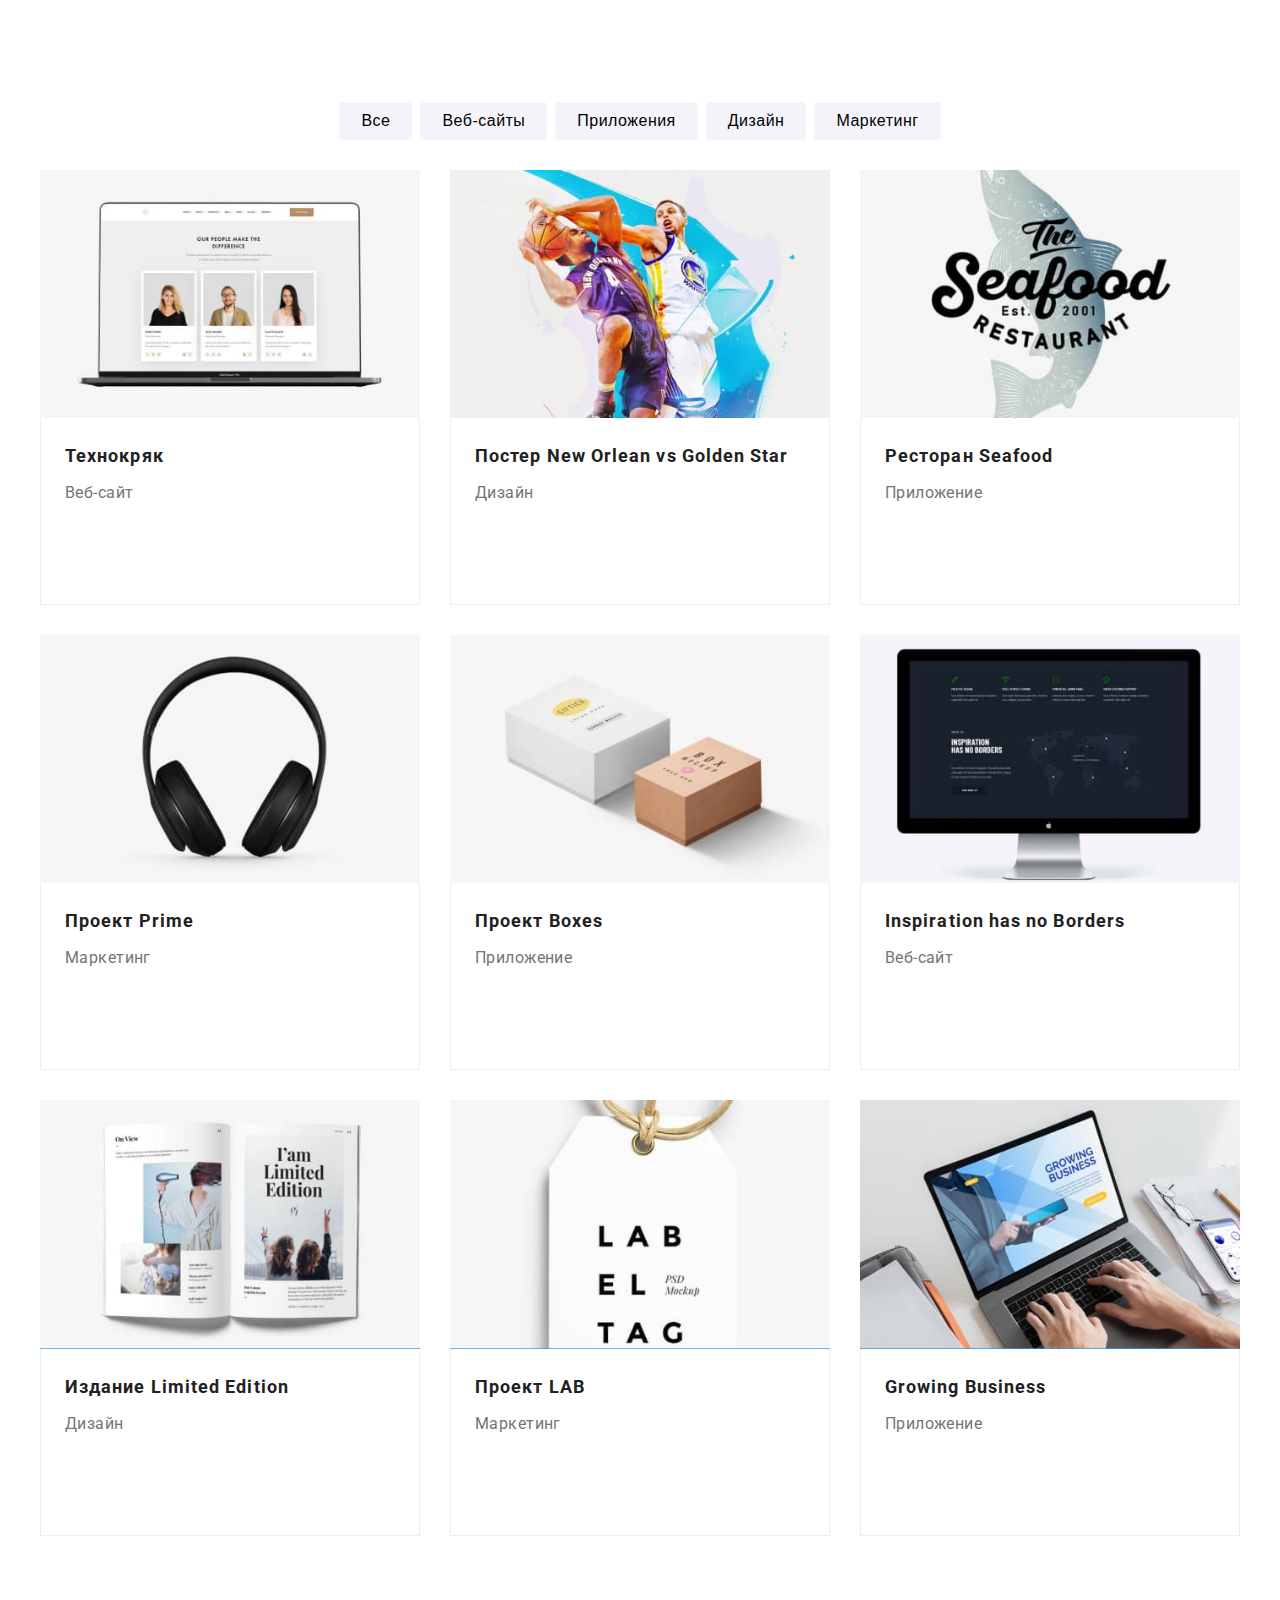
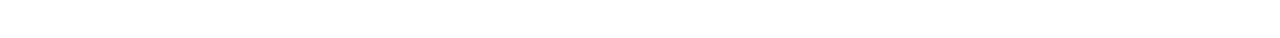
==== commit b1555eb7: "add pic 2x" ====
--- a/portfolio.html
+++ b/portfolio.html
@@ -83,7 +83,32 @@
           <ul class="collection list">
             <li class="collection-item">
               <a href="" class="portfolio-link link">
-                <div class="img-cover"> <img class="collection-image" src="./images/portfolio1.jpg" alt="Технокряк" width="370" />
+                <div class="img-cover"> 
+                  <picture>
+                <source
+                  srcset="
+                    ./images/portfolio1.jpg    1x,
+                    ./images/portfolio1_2x.jpg 2x
+                  "
+                  media="(min-width: 1200px)"
+                />
+                <source
+                  srcset="
+                    ./images/portfolio1_tablet.jpg    1x,
+                    ./images/portfolio1_tablet_2x.jpg 2x
+                  "
+                  media="(min-width: 768px)"
+                />
+                <source
+                  srcset="
+                    ./images/portfolio1_mobile.jpg    1x,
+                    ./images/portfolio1_mobile_2x.jpg 2x
+                  "
+                  media="(min-width: 480px)"
+                />
+              </picture>
+                  <img class="collection-image" 
+                    src="./images/portfolio1_mobile.jpg" alt="Технокряк" width="450" />
                 <div class="description-cover">
                    <p class="project-description">
                       Ресурс предлагает комплексные предложения с разным уровнем функционала и
@@ -99,11 +124,35 @@
             </li>
             <li class="collection-item">
               <a href="" class="portfolio-link link"> 
-                <div class="img-cover"><img
+                <div class="img-cover">
+                  <picture>
+                <source
+                  srcset="
+                    ./images/portfolio2.jpg    1x,
+                    ./images/portfolio2_2x.jpg 2x
+                  "
+                  media="(min-width: 1200px)"
+                />
+                <source
+                  srcset="
+                    ./images/portfolio2_tablet.jpg    1x,
+                    ./images/portfolio2_tablet_2x.jpg 2x
+                  "
+                  media="(min-width: 768px)"
+                />
+                <source
+                  srcset="
+                    ./images/portfolio2_mobile.jpg    1x,
+                    ./images/portfolio2_mobile_2x.jpg 2x
+                  "
+                  media="(min-width: 480px)"
+                />
+              </picture>
+                  <img
                 class="collection-image"
-                src="./images/portfolio2.jpg"
+                src="./images/portfolio2_mobile.jpg"
                 alt="Плакат"
-                width="370"
+                width="450"
               />
               <div class="description-cover">
                     <p class="project-description">
@@ -123,11 +172,35 @@
             <li class="collection-item">
               
               <a href="" class="portfolio-link link">
-                <div class="img-cover"><img
+                <div class="img-cover">
+                  <picture>
+                <source
+                  srcset="
+                    ./images/portfolio3.jpg    1x,
+                    ./images/portfolio3_2x.jpg 2x
+                  "
+                  media="(min-width: 1200px)"
+                />
+                <source
+                  srcset="
+                    ./images/portfolio3_tablet.jpg    1x,
+                    ./images/portfolio3_tablet_2x.jpg 2x
+                  "
+                  media="(min-width: 768px)"
+                />
+                <source
+                  srcset="
+                    ./images/portfolio3_mobile.jpg    1x,
+                    ./images/portfolio3_mobile_2x.jpg 2x
+                  "
+                  media="(min-width: 480px)"
+                />
+              </picture>
+                  <img
                 class="collection-image"
-                src="./images/portfolio3.jpg"
+                src="./images/portfolio3_mobile.jpg"
                 alt="Ресторан"
-                width="370"
+                width="450"
               />
               <div class="description-cover">
                     <p class="project-description">
@@ -145,7 +218,32 @@
             <li class="collection-item">
               
               <a href="" class="portfolio-link link">
-                <div class="img-cover"><img class="collection-image" src="./images/portfolio4.jpg" alt="наушники" width="370" />
+                <div class="img-cover">
+<picture>
+                <source
+                  srcset="
+                    ./images/portfolio4.jpg    1x,
+                    ./images/portfolio4_2x.jpg 2x
+                  "
+                  media="(min-width: 1200px)"
+                />
+                <source
+                  srcset="
+                    ./images/portfolio4_tablet.jpg    1x,
+                    ./images/portfolio4_tablet_2x.jpg 2x
+                  "
+                  media="(min-width: 768px)"
+                />
+                <source
+                  srcset="
+                    ./images/portfolio4_mobile.jpg    1x,
+                    ./images/portfolio4_mobile_2x.jpg 2x
+                  "
+                  media="(min-width: 480px)"
+                />
+              </picture>
+                  <img class="collection-image" 
+                  src="./images/portfolio4_mobile.jpg" alt="наушники" width="450" />
                 <div class="description-cover">
                     <p class="project-description">
                       Ресурс предлагает комплексные предложения с разным уровнем функционала и
@@ -162,7 +260,32 @@
             <li class="collection-item">
               
               <a href="" class="portfolio-link link">
-                <div class="img-cover"><img class="collection-image" src="./images/portfolio5.jpg" alt="коробки" width="370" />
+                <div class="img-cover">
+<picture>
+                <source
+                  srcset="
+                    ./images/portfolio5.jpg    1x,
+                    ./images/portfolio5_2x.jpg 2x
+                  "
+                  media="(min-width: 1200px)"
+                />
+                <source
+                  srcset="
+                    ./images/portfolio5_tablet.jpg    1x,
+                    ./images/portfolio5_tablet_2x.jpg 2x
+                  "
+                  media="(min-width: 768px)"
+                />
+                <source
+                  srcset="
+                    ./images/portfolio5_mobile.jpg    1x,
+                    ./images/portfolio5_mobile_2x.jpg 2x
+                  "
+                  media="(min-width: 480px)"
+                />
+              </picture>
+                  <img class="collection-image" 
+                  src="./images/portfolio5_mobile.jpg" alt="коробки" width="450" />
                 <div class="description-cover">
                     <p class="project-description">
                       Ресурс предлагает комплексные предложения с разным уровнем функционала и
@@ -179,11 +302,35 @@
             <li class="collection-item">
               
               <a href="" class="portfolio-link link">
-                <div class="img-cover"><img
+                <div class="img-cover">
+                  <picture>
+                <source
+                  srcset="
+                    ./images/portfolio6.jpg    1x,
+                    ./images/portfolio6_2x.jpg 2x
+                  "
+                  media="(min-width: 1200px)"
+                />
+                <source
+                  srcset="
+                    ./images/portfolio6_tablet.jpg    1x,
+                    ./images/portfolio6_tablet_2x.jpg 2x
+                  "
+                  media="(min-width: 768px)"
+                />
+                <source
+                  srcset="
+                    ./images/portfolio6_mobile.jpg    1x,
+                    ./images/portfolio6_mobile_2x.jpg 2x
+                  "
+                  media="(min-width: 480px)"
+                />
+              </picture>
+                  <img
                 class="collection-image"
-                src="./images/portfolio6.jpg"
+                src="./images/portfolio6_mobile.jpg"
                 alt="экран"
-                width="370"
+                width="450"
               />
               <div class="description-cover">
                     <p class="project-description">
@@ -201,11 +348,35 @@
             <li class="collection-item">
               
               <a href="" class="portfolio-link link">
-                <div class="img-cover"><img
+                <div class="img-cover">
+<picture>
+                <source
+                  srcset="
+                    ./images/portfolio7.jpg    1x,
+                    ./images/portfolio7_2x.jpg 2x
+                  "
+                  media="(min-width: 1200px)"
+                />
+                <source
+                  srcset="
+                    ./images/portfolio7_tablet.jpg    1x,
+                    ./images/portfolio7_tablet_2x.jpg 2x
+                  "
+                  media="(min-width: 768px)"
+                />
+                <source
+                  srcset="
+                    ./images/portfolio7_mobile.jpg    1x,
+                    ./images/portfolio7_mobile_2x.jpg 2x
+                  "
+                  media="(min-width: 480px)"
+                />
+              </picture>
+                  <img
                 class="collection-image"
-                src="./images/portfolio7.jpg"
+                 src="./images/portfolio7_mobile.jpg"
                 alt="книга"
-                width="370"
+                width="450"
               />
               <div class="description-cover">
                     <p class="project-description">
@@ -223,7 +394,33 @@
             <li class="collection-item">
               
               <a href="" class="portfolio-link link">
-                <div class="img-cover"><img class="collection-image" src="./images/portfolio8.jpg" alt="ярлык" width="370" />
+                <div class="img-cover">
+<picture>
+                <source
+                  srcset="
+                    ./images/portfolio8.jpg    1x,
+                    ./images/portfolio8_2x.jpg 2x
+                  "
+                  media="(min-width: 1200px)"
+                />
+                <source
+                  srcset="
+                    ./images/portfolio8_tablet.jpg    1x,
+                    ./images/portfolio8_tablet_2x.jpg 2x
+                  "
+                  media="(min-width: 768px)"
+                />
+                <source
+                  srcset="
+                    ./images/portfolio8_mobile.jpg    1x,
+                    ./images/portfolio8_mobile_2x.jpg 2x
+                  "
+                  media="(min-width: 480px)"
+                />
+              </picture>
+                  <img class="collection-image" 
+                  
+                  src="./images/portfolio8_mobile.jpg" alt="ярлык" width="450" />
                 <div class="description-cover">
                     <p class="project-description">
                       Ресурс предлагает комплексные предложения с разным уровнем функционала и
@@ -240,11 +437,36 @@
             <li class="collection-item">
               
               <a href="" class="portfolio-link link">
-                <div class="img-cover"><img
+                <div class="img-cover">
+                  <picture>
+                <source
+                  srcset="
+                    ./images/portfolio9.jpg    1x,
+                    ./images/portfolio9_2x.jpg 2x
+                  "
+                  media="(min-width: 1200px)"
+                />
+                <source
+                  srcset="
+                    ./images/portfolio9_tablet.jpg    1x,
+                    ./images/portfolio9_tablet_2x.jpg 2x
+                  "
+                  media="(min-width: 768px)"
+                />
+                <source
+                  srcset="
+                    ./images/portfolio9_mobile.jpg    1x,
+                    ./images/portfolio9_mobile_2x.jpg 2x
+                  "
+                  media="(min-width: 480px)"
+                />
+              </picture>
+                  <img
                 class="collection-image"
-                src="./images/portfolio9.jpg"
+                
+                src="./images/portfolio9_mobile.jpg"
                 alt="ноутбук"
-                width="370"
+                width="450"
               />
               <div class="description-cover">
                     <p class="project-description">
--- a/css/main.min.css
+++ b/css/main.min.css
@@ -1 +1 @@
-:root{--background-color: #ffffff;--accent-color: #2196f3;--dark-background: #2f303a;--tone-color: #f5f4fa;--text-color: #212121;--dark-text: #757575;--hover-button: #188ce8;--border-header-color: #ececec;--collection-color: #eeeeee;--soc-icon: #afb1b8}.visually-hidden{position:absolute;width:1px;height:1px;margin:-1px;border:0;padding:0;white-space:nowrap;clip-path:inset(100%);clip:rect(0 0 0 0);overflow:hidden}p,h1,h2,h3{margin:0}ul{margin:0;padding-left:0}.link{text-decoration:none}.list{list-style:none;padding:0;margin:0}img{display:block;max-width:100%;height:auto;width:100%}body{background-color:var(--backgroud-color);color:var(--text-color);font-family:"Roboto",Verdana,sans-serif;font-size:14px;letter-spacing:.03em}.container{width:100%;padding:0 15px;margin:0 auto}@media screen and (min-width: 480px){.container{max-width:448px}}@media screen and (min-width: 768px){.container{max-width:720px}}@media screen and (min-width: 1200px){.container{max-width:1200px}}.header{background-color:var(--background-color);align-items:center;border-bottom:1px solid var(--border-header-color)}.header .container{display:flex}.nav{display:flex}.nav__logo{display:block;padding:24px 0 25px 0;margin-right:93px;color:var(--text-color);font-family:"Raleway",sans-serif;font-weight:700;font-size:26px;line-height:1.19;text-decoration:none}.web{color:var(--accent-color)}.menu{display:flex}.menu .current::after{content:"";position:absolute;display:block;width:100%;height:4px;left:0;bottom:0;background-color:var(--accent-color);border-radius:2px}.menu .menu__item:not(:last-child){margin-right:50px}.menu .menu__link.current{color:var(--accent-color)}.menu__link{display:block;color:var(--text-color);font-weight:500;line-height:1.14;letter-spacing:.02em;padding-top:32px;padding-bottom:32px;transition:color 250ms cubic-bezier(0.4, 0, 0.2, 1);position:relative}.menu__link:hover,.menu__link:focus{color:var(--accent-color)}.contact{display:flex;margin-left:auto}.contact .contact__item+.contact__item{margin-left:50px}.contact__link{display:flex;font-weight:500;line-height:1.14;letter-spacing:.02em;padding-top:32px;padding-bottom:32px;margin-left:auto;color:var(--dark-text);transition:color 250ms cubic-bezier(0.4, 0, 0.2, 1)}.contact__link:hover,.contact__link:focus{color:var(--accent-color)}.contact__mail{fill:currentColor;margin-right:10px;width:16px;height:12px}.contact__tel{fill:currentColor;margin-right:10px;width:10px;height:16px}.hero{background-color:var(--dark-background);text-align:center;padding:118px 0 118px 0;background-image:linear-gradient(rgba(47, 48, 58, 0.4), rgba(47, 48, 58, 0.4)),url(../images/background.jpg);background-position:center;background-repeat:no-repeat;background-size:cover;max-width:480px;height:400px;margin:auto}@media screen and (min-width: 768px){.hero{max-width:768px}}@media screen and (min-width: 1200px){.hero{padding-top:200px;padding-bottom:200px;max-width:1600px;height:600px}}.hero-title{color:var(--background-color);font-weight:900;font-size:26px;line-height:1.61;letter-spacing:.06em;text-transform:uppercase;max-width:360px;margin:0 auto}@media screen and (min-width: 1200px){.hero-title{font-size:44px;line-height:1.36;max-width:696px}}.hero-button{color:var(--background-color);background-color:var(--accent-color);cursor:pointer;font-weight:700;font-size:16px;line-height:1.87;display:inline-block;align-items:center;letter-spacing:.06em;border-radius:4px;padding:10px 32px;min-width:200px;border:none;margin-top:30px;transition:background-color 250ms cubic-bezier(0.4, 0, 0.2, 1)}.hero-button:hover,.hero-button:focus{background-color:var(--hover-button)}.features{padding-top:60px;padding-bottom:60px}@media screen and (min-width: 1200px){.features{padding-top:94px;padding-bottom:94px}}.container .features-list{display:flex;flex-wrap:wrap;gap:30px;width:100%}@media screen and (min-width: 768px){.features-item{width:calc((100% - 30px)/2)}}@media screen and (min-width: 1200px){.features-item{width:calc((100% - 90px)/4)}}.features-heading{display:flex;justify-content:center;align-items:center;font-size:14px;font-weight:700;line-height:1.14;text-transform:uppercase;margin-bottom:10px}@media screen and (min-width: 1200px){.features-heading{display:inline-block}}.features-paragraph{color:var(--dark-text);line-height:1.71}.about-icon-wrap{display:flex;width:100%;height:120px;justify-content:center;align-items:center;border-radius:4px;background-color:var(--tone-color);margin-bottom:30px}.employment{padding-bottom:94px}.employment-title{font-weight:700;font-size:36px;line-height:1.16;text-align:center;margin-bottom:50px}.employment-list{display:flex}.employment-list__item{position:relative}.employment-list__item+.employment-list__item{margin-left:30px}.employment-list__name{display:flex;justify-content:center;align-items:center;font-weight:700;font-size:14px;line-height:1.14;text-align:center;text-transform:uppercase;height:70px;width:100%;position:absolute;color:var(--background-color);background-color:rgba(47,48,58,.8);bottom:0}.team{background-color:var(--tone-color);padding-bottom:60px}.team-list{background-color:var(--tone-color);display:flex;flex-wrap:wrap;gap:30px}.team-item{width:100%}@media screen and (min-width: 768px){.team-item{width:calc((100% - 30px)/2)}}@media screen and (min-width: 1200px){.team-item{width:calc((100% - 90px)/4)}}.team-header{padding:60px 0 30px 0;font-weight:700;font-size:28px;line-height:1.18;text-align:center}@media screen and (min-width: 1200px){.team-header{padding:94px 0 50px 0;font-size:36px;line-height:1.16}}.team-name{font-weight:500;font-size:16px;line-height:1.19;text-align:center;margin-bottom:10px}.team-paragraph{color:var(--dark-text);font-size:16px;line-height:1.19;text-align:center;margin-bottom:16px}.team-container{background-color:var(--background-color);box-shadow:0px 1px 3px rgba(0,0,0,.12),0px 1px 1px rgba(0,0,0,.14),0px 2px 1px rgba(0,0,0,.2);border-radius:0px 0px 4px 4px;padding-top:30px;padding-bottom:24px}@media screen and (min-width: 1200px){.team-container{padding-bottom:30px}}.masters-soc-list{display:flex;justify-content:center}.masters-soc-list .masters-soc-item:not(:last-child){margin-right:10px}.masters-soc-item{width:44px;height:44px}.masters-soc-link{display:flex;align-items:center;justify-content:center;width:100%;height:100%;border-radius:50%;fill:var(--soc-icon);transition:background-color 250ms cubic-bezier(0.4, 0, 0.2, 1),fill 250ms cubic-bezier(0.4, 0, 0.2, 1)}.masters-soc-link:hover,.masters-soc-link:focus{background-color:var(--accent-color);fill:var(--background-color)}.clients{padding:60px 0}@media screen and (min-width: 1200px){.clients{padding:94px 0}}.clients .link{display:flex;width:210px;height:92px;justify-content:center;align-items:center;border:1px solid var(--soc-icon);border-radius:4px;color:var(--soc-icon);transition:color 250ms cubic-bezier(0.4, 0, 0.2, 1),border-color 250ms cubic-bezier(0.4, 0, 0.2, 1)}@media screen and (min-width: 1200px){.clients .link{width:170px}}.clients .link:hover,.clients .link:focus{border-color:var(--accent-color);color:var(--accent-color)}.clients-title{font-size:28px;line-height:1.18;text-align:center;margin-bottom:30px}@media screen and (min-width: 1200px){.clients-title{font-size:36px;line-height:1.67;margin-bottom:50px}}.clients-list{display:flex;flex-wrap:wrap;gap:30px;justify-content:center}.clients-icon{fill:currentColor}.portfolio{padding-top:60px}@media screen and (min-width: 1200px){.portfolio{padding-top:94px}}.button-item{background-color:var(--tone-color);cursor:pointer;border:none;font-weight:500;font-size:16px;line-height:1.62;text-align:center;letter-spacing:.03em;border-radius:4px;padding:6px 22px;display:inline-block;transition:color 250ms cubic-bezier(0.4, 0, 0.2, 1),background-color 250ms cubic-bezier(0.4, 0, 0.2, 1),box-shadow 250ms cubic-bezier(0.4, 0, 0.2, 1)}.button-item:hover,.button-item:focus{color:var(--background-color);background-color:var(--accent-color);box-shadow:0px 3px 1px rgba(0,0,0,.1),0px 1px 2px rgba(0,0,0,.08),0px 2px 2px rgba(0,0,0,.12)}.button-list{display:flex;flex-wrap:wrap;gap:8px;margin-bottom:40px}@media screen and (min-width: 768px){.button-list{margin-bottom:30px;justify-content:center}}@media screen and (min-width: 1200px){.button-list{margin:bottom 50%;justify-content:center}}.collection{display:flex;flex-wrap:wrap;margin-top:-30px;margin-left:-30px}.collection-item{flex-basis:calc(100% - 30px);margin-left:30px;margin-top:30px}@media screen and (min-width: 768px){.collection-item{flex-basis:calc(50% - 30px)}}@media screen and (min-width: 1200px){.collection-item{flex-basis:calc(33.3333333333% - 30px)}}.collection-description{padding:20px 20px;padding:20px 24px;border:1px solid #eee;border-top:none}@media screen and (min-width: 768px){.collection-description{height:146px}}.img-cover{position:relative;overflow:hidden}.project-description{width:402px;font-size:18px;line-height:1.55;color:var(--background-color)}@media screen and (min-width: 768px){.project-description{width:306px}}@media screen and (min-width: 1200px){.project-description{width:322px}}.description-cover{display:flex;justify-content:center;align-items:center;position:absolute;top:0;height:100%;width:100%;background-color:rgba(33,150,243,.9);transform:translateY(100%);transition:transform 250ms cubic-bezier(0.4, 0, 0.2, 1)}.portfolio-link:hover .description-cover,.portfolio-link:focus .description-cover{transform:translateY(0)}.collection-title{color:var(--text-color);font-size:18px;line-height:2;letter-spacing:.06em}.collection-text{margin-top:4px;font-size:16px;line-height:1.88;color:var(--dark-text)}.collection-image{display:block;width:100%}.collection{padding-bottom:94px}.portfolio-link{display:block;transition:box-shadow 250ms cubic-bezier(0.4, 0, 0.2, 1),1px 4px 6px rgba(0,0,0,.16) cubic-bezier(0.4, 0, 0.2, 1)}.portfolio-link:hover,.portfolio-link:focus{box-shadow:0px 1px 1px rgba(0,0,0,.12),0px 4px 4px rgba(0,0,0,.06),1px 4px 6px rgba(0,0,0,.16)}.footer{background-color:var(--dark-background);padding:60px 0}.footer .container{align-items:baseline}.logo-footer{display:block;text-align:center;color:var(--accent-color);font-family:"Raleway",sans-serif;font-weight:700;font-size:24px;line-height:1.67;margin-bottom:20px}.footer-studio{color:var(--background-color)}.footer-contacts{display:block;text-align:center;font-style:normal;line-height:1.71;transition:color 250ms cubic-bezier(0.4, 0, 0.2, 1)}.footer-contacts:hover,.footer-contacts:focus{color:var(--accent-color)}.adress{color:var(--background-color)}.mail,.tel{color:rgba(255,255,255,.6)}.footer-list .link:not(:last-child){margin-bottom:8px}.footer-header{font-weight:700;font-size:14px;line-height:1.14;letter-spacing:.03em;text-transform:uppercase;color:var(--background-color);margin-bottom:20px}.footer-soc-list{display:flex;justify-content:center}.footer-soc-list .footer-soc-item:not(:last-child){margin-right:10px}.footer-soc-item{width:44px;height:44px}.footer-soc-link{display:flex;align-items:center;justify-content:center;width:100%;height:100%;border-radius:50%;fill:var(--background-color);background-color:rgba(255,255,255,.1);transition:background-color 250ms cubic-bezier(0.4, 0, 0.2, 1)}.footer-soc-link:hover,.footer-soc-link:focus{background-color:var(--accent-color)}.address-container{margin-right:70px}.footer-soc-container{margin-right:auto}.mailing-form{align-items:flex-end}.mailing-header{font-weight:700;font-size:14px;line-height:1.14;letter-spacing:.03em;text-transform:uppercase;color:var(--background-color);margin-bottom:20px}.mailing-input{min-width:358px;height:50px;border:1px solid rgba(255,255,255,.3);filter:drop-shadow(0px 4px 4px rgba(0, 0, 0, 0.15));border-radius:4px;background-color:rgba(0,0,0,0);outline:rgba(0,0,0,0);color:var(--background-color);padding-left:16px}.mailing-input::placeholder{font-weight:400;font-size:16px;line-height:1.25;color:rgba(255,255,255,.6)}.mailing-button{width:200px;height:50px;font-weight:700;font-size:16px;line-height:1.87;letter-spacing:.06em;box-shadow:0px 4px 4px rgba(0,0,0,.15);border-radius:4px;background-color:var(--accent-color);margin-left:12px;border:none;color:var(--background-color);fill:var(--background-color);display:flex;align-items:center;justify-content:center;cursor:pointer}.mailing-icon{margin-left:10px}.backdrop{position:fixed;top:0;left:0;width:100%;height:100%;background-color:rgba(0,0,0,.2);transition:opacity 350ms cubic-bezier(0.4, 0, 0.2, 1),visibility 350ms cubic-bezier(0.4, 0, 0.2, 1)}.modal{position:absolute;top:50%;left:50%;width:528px;transform:translate(-50%, -50%) scale(1);height:581px;background-color:var(--background-color);box-shadow:0px 1px 3px rgba(0,0,0,.12),0px 1px 1px rgba(0,0,0,.14),0px 2px 1px rgba(0,0,0,.2);border-radius:4px;transition:transform 250ms cubic-bezier(0.4, 0, 0.2, 1);padding:40px}.backdrop.is-hidden .modal{transform:translate(-50%, -50%) scale(0)}.modal-close-button{position:absolute;right:8px;top:8px;display:flex;align-items:center;justify-content:center;width:30px;height:30px;border-radius:50%;border:1px solid rgba(0,0,0,.1);cursor:pointer;background-color:var(--background-color)}.close-icon{transition:fill 250ms cubic-bezier(0.4, 0, 0.2, 1)}.close-icon:hover,.close-icon:focus{fill:var(--accent-color)}.is-hidden{opacity:0;visibility:hidden;pointer-events:none}.modal-title{font-weight:700;font-size:20px;line-height:1.15;text-align:center;margin-bottom:12px}.modal-field{margin-bottom:10px}.modal-input{border:1px solid rgba(33,33,33,.2);border-radius:4px;width:100%;height:40px;background-color:rgba(0,0,0,0);padding-left:42px;outline:rgba(0,0,0,0);transition:border-color 250ms cubic-bezier(0.4, 0, 0.2, 1)}.modal-input:focus{border-color:var(--accent-color)}.input-icon{transition:fill 250ms cubic-bezier(0.4, 0, 0.2, 1)}.modal-input:focus+.input-icon{fill:var(--accent-color)}.modal-text{width:100%;height:120px;border:1px solid rgba(33,33,33,.2);border-radius:4px;padding:12px 16px;resize:none;outline:rgba(0,0,0,0);transition:border-color 250ms cubic-bezier(0.4, 0, 0.2, 1)}.modal-text:focus{border-color:var(--accent-color)}.modal-text::placeholder{font-size:12px;line-height:.86;letter-spacing:.01em;color:rgba(117,117,117,.5)}.modal-label{display:block;font-weight:400;font-size:12px;line-height:1.17;letter-spacing:.01em;color:var(--dark-text);margin-bottom:4px}.input-wrap{position:relative}.input-icon{position:absolute;left:12px;top:50%;transform:translateY(-50%)}.check-text{font-weight:400;line-height:1.71;color:var(--dark-text);display:flex;align-items:center}.check-text a{color:var(--accent-color)}.check-text span{width:16px;height:15px;border:1pt solid var(--text-color);border-radius:2px;margin-right:8px;display:flex;align-items:center;justify-content:center}.input-check:checked+.check-text span{background-color:var(--accent-color);border:none}.check-icon{fill:rgba(0,0,0,0)}.input-check:checked+.check-text .check-icon{fill:var(--background-color)}.modal-btn{display:block;color:var(--background-color);background-color:var(--accent-color);cursor:pointer;font-weight:700;font-size:16px;line-height:1.87;box-shadow:0px 4px 4px rgba(0,0,0,.15);align-items:center;letter-spacing:.06em;border-radius:4px;padding:10px 55px;min-width:200px;margin:0 auto;border:1px solid;transition:background-color 250ms cubic-bezier(0.4, 0, 0.2, 1)}.modal-btn:hover,.modal-btn:focus{background-color:var(--hover-button)}.modal-agreement{display:flex;justify-content:center;align-items:center;margin-top:20px;margin-bottom:30px}/*# sourceMappingURL=main.min.css.map */+:root{--background-color: #ffffff;--accent-color: #2196f3;--dark-background: #2f303a;--tone-color: #f5f4fa;--text-color: #212121;--dark-text: #757575;--hover-button: #188ce8;--border-header-color: #ececec;--collection-color: #eeeeee;--soc-icon: #afb1b8}.visually-hidden{position:absolute;width:1px;height:1px;margin:-1px;border:0;padding:0;white-space:nowrap;clip-path:inset(100%);clip:rect(0 0 0 0);overflow:hidden}p,h1,h2,h3{margin:0}ul{margin:0;padding-left:0}.link{text-decoration:none}.list{list-style:none;padding:0;margin:0}img{display:block;max-width:100%;height:auto;width:100%}body{background-color:var(--backgroud-color);color:var(--text-color);font-family:"Roboto",Verdana,sans-serif;font-size:14px;letter-spacing:.03em}.container{width:100%;padding:0 15px;margin:0 auto}@media screen and (min-width: 480px){.container{max-width:480px}}@media screen and (min-width: 768px){.container{max-width:768px}}@media screen and (min-width: 1200px){.container{max-width:1200px}}.header{background-color:var(--background-color);align-items:center;border-bottom:1px solid var(--border-header-color)}.header .container{display:flex}.nav{display:flex}.nav__logo{display:block;padding:26px 0 26px 0;margin-right:88px;color:var(--text-color);font-family:"Raleway",sans-serif;font-weight:700;font-size:26px;line-height:1.19;text-decoration:none}.web{color:var(--accent-color)}.menu{display:flex;flex-wrap:wrap;gap:50px}.menu .current::after{content:"";position:absolute;display:block;width:100%;height:4px;left:0;bottom:0;background-color:var(--accent-color);border-radius:2px}.menu .menu__link.current{color:var(--accent-color)}.menu__link{display:block;color:var(--text-color);font-weight:500;line-height:1.14;letter-spacing:.02em;padding-top:32px;padding-bottom:32px;transition:color 250ms cubic-bezier(0.4, 0, 0.2, 1);position:relative}.menu__link:hover,.menu__link:focus{color:var(--accent-color)}@media screen and (min-width: 1200px){.contact{display:flex;flex-wrap:wrap;gap:50px;margin-left:84px;margin-left:auto}}.contact__link{font-weight:500;line-height:1.14;letter-spacing:.02em;padding-top:32px;padding-bottom:32px;margin-left:auto;color:var(--dark-text);transition:color 250ms cubic-bezier(0.4, 0, 0.2, 1)}@media screen and (min-width: 1200px){.contact__link{display:flex}}.contact__link:hover,.contact__link:focus{color:var(--accent-color)}.contact__mail{fill:currentColor;margin-right:10px;width:16px;height:12px}.contact__tel{fill:currentColor;margin-right:10px;width:10px;height:16px}.hero{background-color:var(--dark-background);text-align:center;padding:118px 0 118px 0;background-image:linear-gradient(rgba(47, 48, 58, 0.4), rgba(47, 48, 58, 0.4)),url(../images/background_mobile.jpg);background-position:center;background-repeat:no-repeat;background-size:cover;max-width:480px;height:400px;margin:auto}@media(min-device-pixel-ratio: 2),(min-resolution: 192dpi),(min-resolution: 2dppx){.hero{background-image:linear-gradient(rgba(47, 48, 58, 0.4), rgba(47, 48, 58, 0.4)),url(../images/mobile2x.jpg)}}@media screen and (min-width: 768px){.hero{max-width:768px;background-image:linear-gradient(rgba(47, 48, 58, 0.4), rgba(47, 48, 58, 0.4)),url(../images/background_tablet.jpg)}}@media screen and (min-width: 768px)and (min-device-pixel-ratio: 2),screen and (min-width: 768px)and (min-resolution: 192dpi),screen and (min-width: 768px)and (min-resolution: 2dppx){.hero{background-image:linear-gradient(rgba(47, 48, 58, 0.4), rgba(47, 48, 58, 0.4)),url(../images/tablet2x.jpg)}}@media screen and (min-width: 1200px){.hero{padding-top:200px;padding-bottom:200px;max-width:1600px;height:600px;background-image:linear-gradient(rgba(47, 48, 58, 0.4), rgba(47, 48, 58, 0.4)),url(../images/background.jpg)}}@media screen and (min-width: 1200px)and (min-device-pixel-ratio: 2),screen and (min-width: 1200px)and (min-resolution: 192dpi),screen and (min-width: 1200px)and (min-resolution: 2dppx){.hero{background-image:linear-gradient(rgba(47, 48, 58, 0.4), rgba(47, 48, 58, 0.4)),url(../images/desktop2x.jpg)}}.hero-title{color:var(--background-color);font-weight:900;font-size:26px;line-height:1.61;letter-spacing:.06em;text-transform:uppercase;max-width:360px;margin:0 auto}@media screen and (min-width: 1200px){.hero-title{font-size:44px;line-height:1.36;max-width:696px}}.hero-button{color:var(--background-color);background-color:var(--accent-color);cursor:pointer;font-weight:700;font-size:16px;line-height:1.87;display:inline-block;align-items:center;letter-spacing:.06em;border-radius:4px;padding:10px 32px;min-width:200px;border:none;margin-top:30px;transition:background-color 250ms cubic-bezier(0.4, 0, 0.2, 1)}.hero-button:hover,.hero-button:focus{background-color:var(--hover-button)}.features{padding-top:60px;padding-bottom:60px}@media screen and (min-width: 1200px){.features{padding-top:94px;padding-bottom:94px}}.container .features-list{display:flex;flex-wrap:wrap;gap:30px;width:100%}@media screen and (min-width: 768px){.features-item{width:calc((100% - 30px)/2)}}@media screen and (min-width: 1200px){.features-item{width:calc((100% - 90px)/4)}}.features-heading{display:flex;justify-content:center;align-items:center;font-size:14px;font-weight:700;line-height:1.14;text-transform:uppercase;margin-bottom:10px}@media screen and (min-width: 1200px){.features-heading{display:inline-block}}.features-paragraph{color:var(--dark-text);line-height:1.71}.about-icon-wrap{display:flex;width:100%;height:120px;justify-content:center;align-items:center;border-radius:4px;background-color:var(--tone-color);margin-bottom:30px}.employment{padding-bottom:94px;display:none}@media screen and (min-width: 1200px){.employment{display:block}}.employment-title{font-weight:700;font-size:36px;line-height:1.16;text-align:center;margin-bottom:50px}.employment-list{display:flex}.employment-list__item{position:relative}.employment-list__item+.employment-list__item{margin-left:30px}.employment-list__name{display:flex;justify-content:center;align-items:center;font-weight:700;font-size:14px;line-height:1.14;text-align:center;text-transform:uppercase;height:70px;width:100%;position:absolute;color:var(--background-color);background-color:rgba(47,48,58,.8);bottom:0}.team{background-color:var(--tone-color);padding-bottom:60px}.team-list{background-color:var(--tone-color);display:flex;flex-wrap:wrap;gap:30px}.team-item{width:100%}@media screen and (min-width: 768px){.team-item{width:calc((100% - 30px)/2)}}@media screen and (min-width: 1200px){.team-item{width:calc((100% - 90px)/4)}}.team-header{padding:60px 0 30px 0;font-weight:700;font-size:28px;line-height:1.18;text-align:center}@media screen and (min-width: 1200px){.team-header{padding:94px 0 50px 0;font-size:36px;line-height:1.16}}.team-name{font-weight:500;font-size:16px;line-height:1.19;text-align:center;margin-bottom:10px}.team-paragraph{color:var(--dark-text);font-size:16px;line-height:1.19;text-align:center;margin-bottom:16px}.team-container{background-color:var(--background-color);box-shadow:0px 1px 3px rgba(0,0,0,.12),0px 1px 1px rgba(0,0,0,.14),0px 2px 1px rgba(0,0,0,.2);border-radius:0px 0px 4px 4px;padding-top:30px;padding-bottom:24px}@media screen and (min-width: 1200px){.team-container{padding-bottom:30px}}.masters-soc-list{display:flex;justify-content:center}.masters-soc-list .masters-soc-item:not(:last-child){margin-right:10px}.masters-soc-item{width:44px;height:44px}.masters-soc-link{display:flex;align-items:center;justify-content:center;width:100%;height:100%;border-radius:50%;fill:var(--soc-icon);transition:background-color 250ms cubic-bezier(0.4, 0, 0.2, 1),fill 250ms cubic-bezier(0.4, 0, 0.2, 1)}.masters-soc-link:hover,.masters-soc-link:focus{background-color:var(--accent-color);fill:var(--background-color)}.clients{padding:60px 0}@media screen and (min-width: 1200px){.clients{padding:94px 0}}.clients .link{display:flex;width:210px;height:92px;justify-content:center;align-items:center;border:1px solid var(--soc-icon);border-radius:4px;color:var(--soc-icon);transition:color 250ms cubic-bezier(0.4, 0, 0.2, 1),border-color 250ms cubic-bezier(0.4, 0, 0.2, 1)}@media screen and (min-width: 1200px){.clients .link{width:170px}}.clients .link:hover,.clients .link:focus{border-color:var(--accent-color);color:var(--accent-color)}.clients-title{font-size:28px;line-height:1.18;text-align:center;margin-bottom:30px}@media screen and (min-width: 1200px){.clients-title{font-size:36px;line-height:1.67;margin-bottom:50px}}.clients-list{display:flex;flex-wrap:wrap;gap:30px;justify-content:center}.clients-icon{fill:currentColor}.portfolio{padding-top:60px}@media screen and (min-width: 1200px){.portfolio{padding-top:94px}}.button-item{background-color:var(--tone-color);cursor:pointer;border:none;font-weight:500;font-size:16px;line-height:1.62;text-align:center;letter-spacing:.03em;border-radius:4px;padding:6px 22px;display:inline-block;transition:color 250ms cubic-bezier(0.4, 0, 0.2, 1),background-color 250ms cubic-bezier(0.4, 0, 0.2, 1),box-shadow 250ms cubic-bezier(0.4, 0, 0.2, 1)}.button-item:hover,.button-item:focus{color:var(--background-color);background-color:var(--accent-color);box-shadow:0px 3px 1px rgba(0,0,0,.1),0px 1px 2px rgba(0,0,0,.08),0px 2px 2px rgba(0,0,0,.12)}.button-list{display:flex;flex-wrap:wrap;gap:8px;margin-bottom:40px}@media screen and (min-width: 768px){.button-list{margin-bottom:30px;justify-content:center}}@media screen and (min-width: 1200px){.button-list{margin:bottom 50%;justify-content:center}}.collection{display:flex;flex-wrap:wrap;margin-top:-30px;margin-left:-30px}.collection-item{flex-basis:calc(100% - 30px);margin-left:30px;margin-top:30px}@media screen and (min-width: 768px){.collection-item{flex-basis:calc(50% - 30px)}}@media screen and (min-width: 1200px){.collection-item{flex-basis:calc(33.3333333333% - 30px)}}.collection-description{padding:20px 20px;padding:20px 24px;border:1px solid #eee;border-top:none}@media screen and (min-width: 768px){.collection-description{height:146px}}.img-cover{position:relative;overflow:hidden}.project-description{width:402px;font-size:18px;line-height:1.55;color:var(--background-color)}@media screen and (min-width: 768px){.project-description{width:306px}}@media screen and (min-width: 1200px){.project-description{width:322px}}.description-cover{display:flex;justify-content:center;align-items:center;position:absolute;top:0;height:100%;width:100%;background-color:rgba(33,150,243,.9);transform:translateY(100%);transition:transform 250ms cubic-bezier(0.4, 0, 0.2, 1)}.portfolio-link:hover .description-cover,.portfolio-link:focus .description-cover{transform:translateY(0)}.collection-title{color:var(--text-color);font-size:18px;line-height:2;letter-spacing:.06em}.collection-text{margin-top:4px;font-size:16px;line-height:1.88;color:var(--dark-text)}.collection-image{display:block;width:100%}.collection{padding-bottom:94px}.portfolio-link{display:block;transition:box-shadow 250ms cubic-bezier(0.4, 0, 0.2, 1),1px 4px 6px rgba(0,0,0,.16) cubic-bezier(0.4, 0, 0.2, 1)}.portfolio-link:hover,.portfolio-link:focus{box-shadow:0px 1px 1px rgba(0,0,0,.12),0px 4px 4px rgba(0,0,0,.06),1px 4px 6px rgba(0,0,0,.16)}.footer{background-color:var(--dark-background);padding:60px 0}.footer .container{align-items:baseline}.logo-footer{display:block;text-align:center;color:var(--accent-color);font-family:"Raleway",sans-serif;font-weight:700;font-size:24px;line-height:1.67;margin-bottom:20px}.footer-studio{color:var(--background-color)}.footer-contacts{display:block;text-align:center;font-style:normal;line-height:1.71;transition:color 250ms cubic-bezier(0.4, 0, 0.2, 1)}.footer-contacts:hover,.footer-contacts:focus{color:var(--accent-color)}.adress{color:var(--background-color)}.mail,.tel{color:rgba(255,255,255,.6)}.footer-list .link:not(:last-child){margin-bottom:8px}.footer-header{font-weight:700;font-size:14px;line-height:1.14;letter-spacing:.03em;text-transform:uppercase;color:var(--background-color);margin-bottom:20px}.footer-soc-list{display:flex;justify-content:center}.footer-soc-list .footer-soc-item:not(:last-child){margin-right:10px}.footer-soc-item{width:44px;height:44px}.footer-soc-link{display:flex;align-items:center;justify-content:center;width:100%;height:100%;border-radius:50%;fill:var(--background-color);background-color:rgba(255,255,255,.1);transition:background-color 250ms cubic-bezier(0.4, 0, 0.2, 1)}.footer-soc-link:hover,.footer-soc-link:focus{background-color:var(--accent-color)}.address-container{margin-right:70px}.footer-soc-container{margin-right:auto}.mailing-form{align-items:flex-end}.mailing-header{font-weight:700;font-size:14px;line-height:1.14;letter-spacing:.03em;text-transform:uppercase;color:var(--background-color);margin-bottom:20px}.mailing-input{min-width:358px;height:50px;border:1px solid rgba(255,255,255,.3);filter:drop-shadow(0px 4px 4px rgba(0, 0, 0, 0.15));border-radius:4px;background-color:rgba(0,0,0,0);outline:rgba(0,0,0,0);color:var(--background-color);padding-left:16px}.mailing-input::placeholder{font-weight:400;font-size:16px;line-height:1.25;color:rgba(255,255,255,.6)}.mailing-button{width:200px;height:50px;font-weight:700;font-size:16px;line-height:1.87;letter-spacing:.06em;box-shadow:0px 4px 4px rgba(0,0,0,.15);border-radius:4px;background-color:var(--accent-color);margin-left:12px;border:none;color:var(--background-color);fill:var(--background-color);display:flex;align-items:center;justify-content:center;cursor:pointer}.mailing-icon{margin-left:10px}.backdrop{position:fixed;top:0;left:0;width:100%;height:100%;background-color:rgba(0,0,0,.2);transition:opacity 350ms cubic-bezier(0.4, 0, 0.2, 1),visibility 350ms cubic-bezier(0.4, 0, 0.2, 1)}.modal{position:absolute;top:50%;left:50%;width:320px;height:609px;transform:translate(-50%, -50%) scale(1);background-color:var(--background-color);box-shadow:0px 1px 3px rgba(0,0,0,.12),0px 1px 1px rgba(0,0,0,.14),0px 2px 1px rgba(0,0,0,.2);border-radius:4px;transition:transform 250ms cubic-bezier(0.4, 0, 0.2, 1);padding:40px}@media screen and (min-width: 480px){.modal{width:450px;height:609px}}@media screen and (min-width: 1200px){.modal{width:528px;height:581px}}.backdrop.is-hidden .modal{transform:translate(-50%, -50%) scale(0)}.modal-close-button{position:absolute;right:8px;top:8px;display:flex;align-items:center;justify-content:center;width:30px;height:30px;border-radius:50%;border:1px solid rgba(0,0,0,.1);cursor:pointer;background-color:var(--background-color)}.close-icon{transition:fill 250ms cubic-bezier(0.4, 0, 0.2, 1)}.close-icon:hover,.close-icon:focus{fill:var(--accent-color)}.is-hidden{opacity:0;visibility:hidden;pointer-events:none}.modal-title{font-weight:700;font-size:20px;line-height:1.5;text-align:center;margin-bottom:12px}@media screen and (min-width: 1200px){.modal-title{line-height:1.15}}.modal-field{margin-bottom:10px}.modal-input{border:1px solid rgba(33,33,33,.2);border-radius:4px;width:100%;height:40px;background-color:rgba(0,0,0,0);padding-left:42px;outline:rgba(0,0,0,0);transition:border-color 250ms cubic-bezier(0.4, 0, 0.2, 1)}.modal-input:focus{border-color:var(--accent-color)}.input-icon{transition:fill 250ms cubic-bezier(0.4, 0, 0.2, 1)}.modal-input:focus+.input-icon{fill:var(--accent-color)}.modal-text{width:100%;height:120px;border:1px solid rgba(33,33,33,.2);border-radius:4px;padding:12px 16px;resize:none;outline:rgba(0,0,0,0);transition:border-color 250ms cubic-bezier(0.4, 0, 0.2, 1)}.modal-text:focus{border-color:var(--accent-color)}.modal-text::placeholder{font-size:12px;line-height:.86;letter-spacing:.01em;color:rgba(117,117,117,.5)}.modal-label{display:block;font-weight:400;font-size:12px;line-height:1.17;letter-spacing:.01em;color:var(--dark-text);margin-bottom:4px}.input-wrap{position:relative}.input-icon{position:absolute;left:12px;top:50%;transform:translateY(-50%)}.check-text{font-weight:400;font-size:7px;line-height:1.17;color:var(--dark-text);display:flex;align-items:center}@media screen and (min-width: 480px){.check-text{font-size:12px}}@media screen and (min-width: 1200px){.check-text{font-size:14px;line-height:1.71}}.check-text a{color:var(--accent-color)}.check-text span{width:16px;height:15px;border:1pt solid var(--text-color);border-radius:2px;margin-right:8px;display:flex;align-items:center;justify-content:center}.input-check:checked+.check-text span{background-color:var(--accent-color);border:none}.check-icon{fill:rgba(0,0,0,0)}.input-check:checked+.check-text .check-icon{fill:var(--background-color)}.modal-btn{display:block;color:var(--background-color);background-color:var(--accent-color);cursor:pointer;font-weight:700;font-size:16px;line-height:1.87;box-shadow:0px 4px 4px rgba(0,0,0,.15);align-items:center;letter-spacing:.06em;border-radius:4px;padding:10px 55px;min-width:200px;margin:0 auto;border:1px solid;transition:background-color 250ms cubic-bezier(0.4, 0, 0.2, 1)}.modal-btn:hover,.modal-btn:focus{background-color:var(--hover-button)}.modal-agreement{display:flex;justify-content:center;align-items:center;margin-top:20px;margin-bottom:30px}/*# sourceMappingURL=main.min.css.map */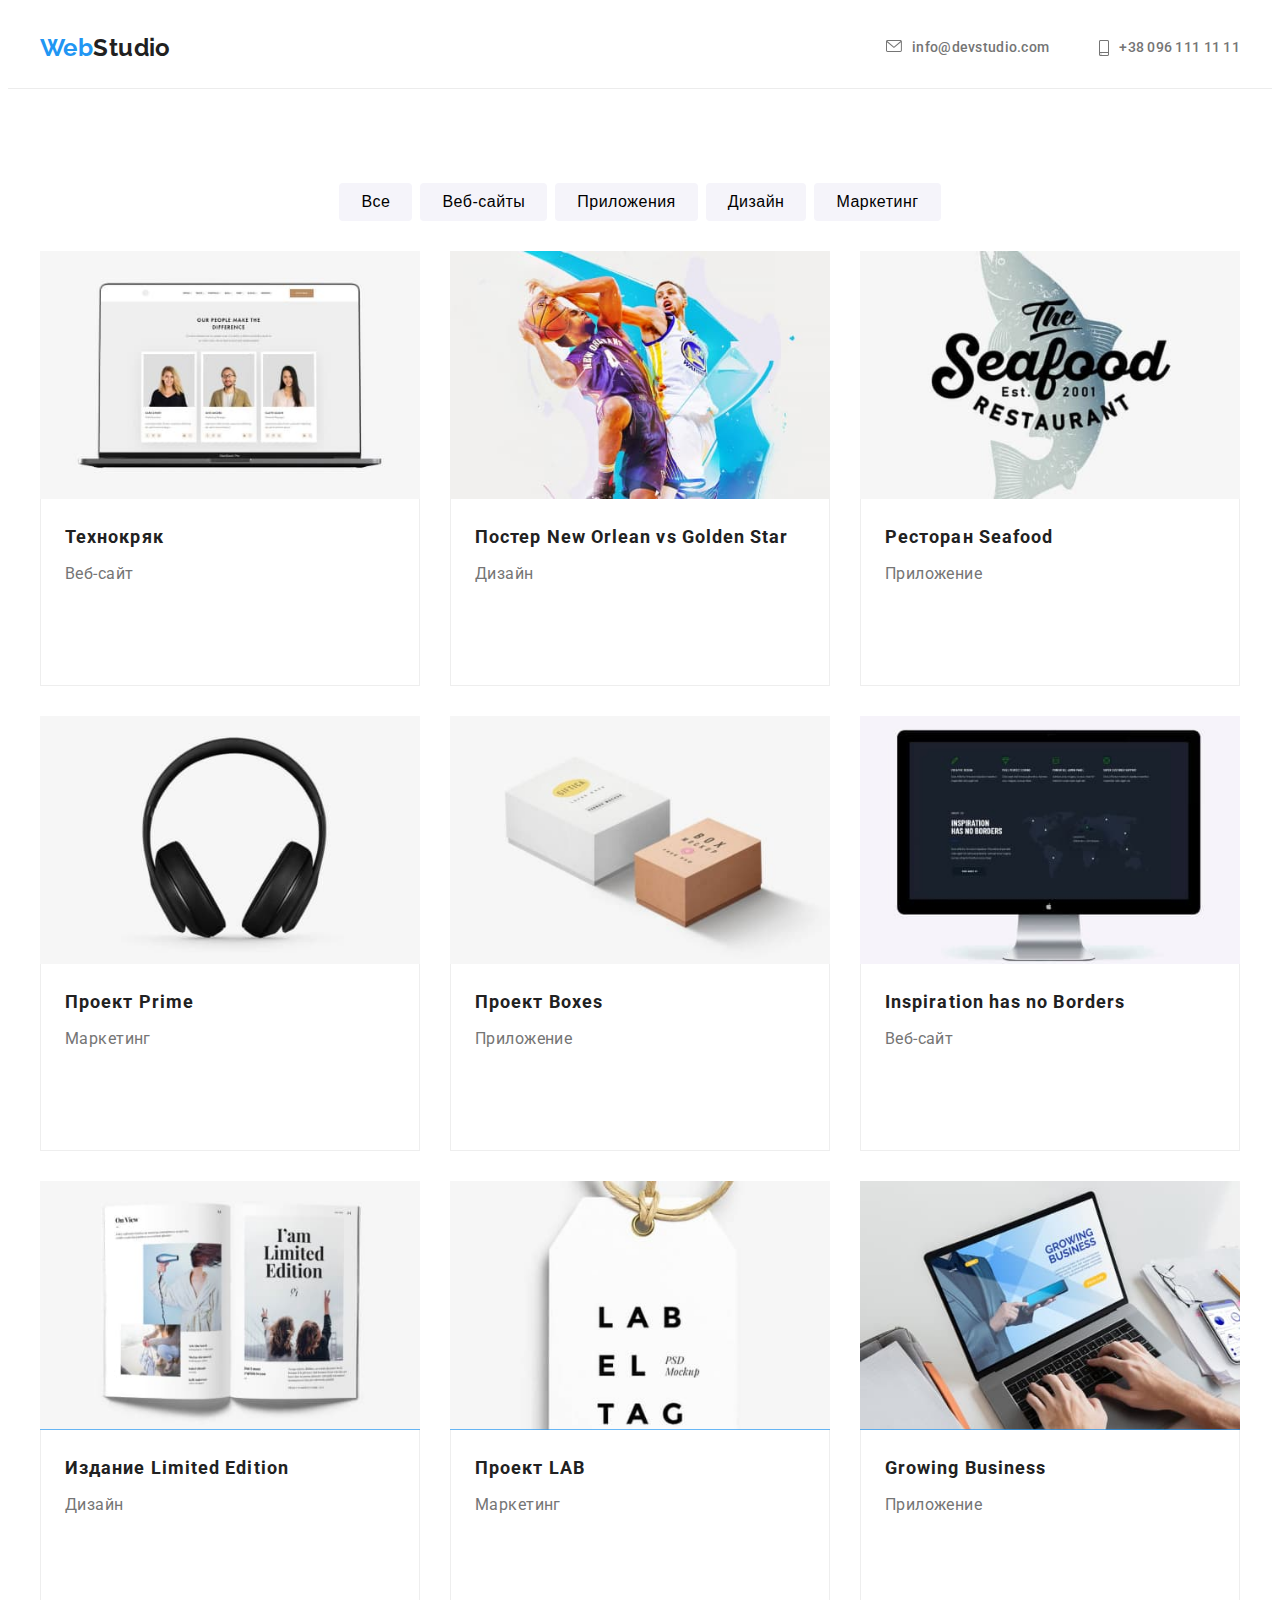
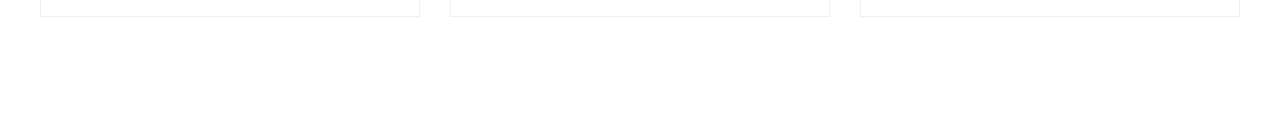
==== commit e657a710: "add mobile header" ====
--- a/portfolio.html
+++ b/portfolio.html
@@ -21,7 +21,7 @@
     <link rel="stylesheet" href="./css/main.min.css" />
     </head>
   <body>
-    <!--<header class="header">
+    <header class="header">
       <div class="container">
         <nav class="nav">
           <a class="logo nav__logo" href="./index.html"
@@ -58,7 +58,7 @@
           </li>
         </ul>
       </div>
-    </header> -->
+    </header>
     <main>
       <section class="portfolio">
         <div class="container">
@@ -572,5 +572,6 @@
         </div>
       </div>
     </footer>-->
+    <script src="./js/menu.js"></script>
   </body>
 </html>
--- a/css/main.min.css
+++ b/css/main.min.css
@@ -1 +1 @@
-:root{--background-color: #ffffff;--accent-color: #2196f3;--dark-background: #2f303a;--tone-color: #f5f4fa;--text-color: #212121;--dark-text: #757575;--hover-button: #188ce8;--border-header-color: #ececec;--collection-color: #eeeeee;--soc-icon: #afb1b8}.visually-hidden{position:absolute;width:1px;height:1px;margin:-1px;border:0;padding:0;white-space:nowrap;clip-path:inset(100%);clip:rect(0 0 0 0);overflow:hidden}p,h1,h2,h3{margin:0}ul{margin:0;padding-left:0}.link{text-decoration:none}.list{list-style:none;padding:0;margin:0}img{display:block;max-width:100%;height:auto;width:100%}body{background-color:var(--backgroud-color);color:var(--text-color);font-family:"Roboto",Verdana,sans-serif;font-size:14px;letter-spacing:.03em}.container{width:100%;padding:0 15px;margin:0 auto}@media screen and (min-width: 480px){.container{max-width:480px}}@media screen and (min-width: 768px){.container{max-width:768px}}@media screen and (min-width: 1200px){.container{max-width:1200px}}.header{background-color:var(--background-color);align-items:center;border-bottom:1px solid var(--border-header-color)}.header .container{display:flex}.nav{display:flex}.nav__logo{display:block;padding:26px 0 26px 0;margin-right:88px;color:var(--text-color);font-family:"Raleway",sans-serif;font-weight:700;font-size:26px;line-height:1.19;text-decoration:none}.web{color:var(--accent-color)}.menu{display:flex;flex-wrap:wrap;gap:50px}.menu .current::after{content:"";position:absolute;display:block;width:100%;height:4px;left:0;bottom:0;background-color:var(--accent-color);border-radius:2px}.menu .menu__link.current{color:var(--accent-color)}.menu__link{display:block;color:var(--text-color);font-weight:500;line-height:1.14;letter-spacing:.02em;padding-top:32px;padding-bottom:32px;transition:color 250ms cubic-bezier(0.4, 0, 0.2, 1);position:relative}.menu__link:hover,.menu__link:focus{color:var(--accent-color)}@media screen and (min-width: 1200px){.contact{display:flex;flex-wrap:wrap;gap:50px;margin-left:84px;margin-left:auto}}.contact__link{font-weight:500;line-height:1.14;letter-spacing:.02em;padding-top:32px;padding-bottom:32px;margin-left:auto;color:var(--dark-text);transition:color 250ms cubic-bezier(0.4, 0, 0.2, 1)}@media screen and (min-width: 1200px){.contact__link{display:flex}}.contact__link:hover,.contact__link:focus{color:var(--accent-color)}.contact__mail{fill:currentColor;margin-right:10px;width:16px;height:12px}.contact__tel{fill:currentColor;margin-right:10px;width:10px;height:16px}.hero{background-color:var(--dark-background);text-align:center;padding:118px 0 118px 0;background-image:linear-gradient(rgba(47, 48, 58, 0.4), rgba(47, 48, 58, 0.4)),url(../images/background_mobile.jpg);background-position:center;background-repeat:no-repeat;background-size:cover;max-width:480px;height:400px;margin:auto}@media(min-device-pixel-ratio: 2),(min-resolution: 192dpi),(min-resolution: 2dppx){.hero{background-image:linear-gradient(rgba(47, 48, 58, 0.4), rgba(47, 48, 58, 0.4)),url(../images/mobile2x.jpg)}}@media screen and (min-width: 768px){.hero{max-width:768px;background-image:linear-gradient(rgba(47, 48, 58, 0.4), rgba(47, 48, 58, 0.4)),url(../images/background_tablet.jpg)}}@media screen and (min-width: 768px)and (min-device-pixel-ratio: 2),screen and (min-width: 768px)and (min-resolution: 192dpi),screen and (min-width: 768px)and (min-resolution: 2dppx){.hero{background-image:linear-gradient(rgba(47, 48, 58, 0.4), rgba(47, 48, 58, 0.4)),url(../images/tablet2x.jpg)}}@media screen and (min-width: 1200px){.hero{padding-top:200px;padding-bottom:200px;max-width:1600px;height:600px;background-image:linear-gradient(rgba(47, 48, 58, 0.4), rgba(47, 48, 58, 0.4)),url(../images/background.jpg)}}@media screen and (min-width: 1200px)and (min-device-pixel-ratio: 2),screen and (min-width: 1200px)and (min-resolution: 192dpi),screen and (min-width: 1200px)and (min-resolution: 2dppx){.hero{background-image:linear-gradient(rgba(47, 48, 58, 0.4), rgba(47, 48, 58, 0.4)),url(../images/desktop2x.jpg)}}.hero-title{color:var(--background-color);font-weight:900;font-size:26px;line-height:1.61;letter-spacing:.06em;text-transform:uppercase;max-width:360px;margin:0 auto}@media screen and (min-width: 1200px){.hero-title{font-size:44px;line-height:1.36;max-width:696px}}.hero-button{color:var(--background-color);background-color:var(--accent-color);cursor:pointer;font-weight:700;font-size:16px;line-height:1.87;display:inline-block;align-items:center;letter-spacing:.06em;border-radius:4px;padding:10px 32px;min-width:200px;border:none;margin-top:30px;transition:background-color 250ms cubic-bezier(0.4, 0, 0.2, 1)}.hero-button:hover,.hero-button:focus{background-color:var(--hover-button)}.features{padding-top:60px;padding-bottom:60px}@media screen and (min-width: 1200px){.features{padding-top:94px;padding-bottom:94px}}.container .features-list{display:flex;flex-wrap:wrap;gap:30px;width:100%}@media screen and (min-width: 768px){.features-item{width:calc((100% - 30px)/2)}}@media screen and (min-width: 1200px){.features-item{width:calc((100% - 90px)/4)}}.features-heading{display:flex;justify-content:center;align-items:center;font-size:14px;font-weight:700;line-height:1.14;text-transform:uppercase;margin-bottom:10px}@media screen and (min-width: 1200px){.features-heading{display:inline-block}}.features-paragraph{color:var(--dark-text);line-height:1.71}.about-icon-wrap{display:flex;width:100%;height:120px;justify-content:center;align-items:center;border-radius:4px;background-color:var(--tone-color);margin-bottom:30px}.employment{padding-bottom:94px;display:none}@media screen and (min-width: 1200px){.employment{display:block}}.employment-title{font-weight:700;font-size:36px;line-height:1.16;text-align:center;margin-bottom:50px}.employment-list{display:flex}.employment-list__item{position:relative}.employment-list__item+.employment-list__item{margin-left:30px}.employment-list__name{display:flex;justify-content:center;align-items:center;font-weight:700;font-size:14px;line-height:1.14;text-align:center;text-transform:uppercase;height:70px;width:100%;position:absolute;color:var(--background-color);background-color:rgba(47,48,58,.8);bottom:0}.team{background-color:var(--tone-color);padding-bottom:60px}.team-list{background-color:var(--tone-color);display:flex;flex-wrap:wrap;gap:30px}.team-item{width:100%}@media screen and (min-width: 768px){.team-item{width:calc((100% - 30px)/2)}}@media screen and (min-width: 1200px){.team-item{width:calc((100% - 90px)/4)}}.team-header{padding:60px 0 30px 0;font-weight:700;font-size:28px;line-height:1.18;text-align:center}@media screen and (min-width: 1200px){.team-header{padding:94px 0 50px 0;font-size:36px;line-height:1.16}}.team-name{font-weight:500;font-size:16px;line-height:1.19;text-align:center;margin-bottom:10px}.team-paragraph{color:var(--dark-text);font-size:16px;line-height:1.19;text-align:center;margin-bottom:16px}.team-container{background-color:var(--background-color);box-shadow:0px 1px 3px rgba(0,0,0,.12),0px 1px 1px rgba(0,0,0,.14),0px 2px 1px rgba(0,0,0,.2);border-radius:0px 0px 4px 4px;padding-top:30px;padding-bottom:24px}@media screen and (min-width: 1200px){.team-container{padding-bottom:30px}}.masters-soc-list{display:flex;justify-content:center}.masters-soc-list .masters-soc-item:not(:last-child){margin-right:10px}.masters-soc-item{width:44px;height:44px}.masters-soc-link{display:flex;align-items:center;justify-content:center;width:100%;height:100%;border-radius:50%;fill:var(--soc-icon);transition:background-color 250ms cubic-bezier(0.4, 0, 0.2, 1),fill 250ms cubic-bezier(0.4, 0, 0.2, 1)}.masters-soc-link:hover,.masters-soc-link:focus{background-color:var(--accent-color);fill:var(--background-color)}.clients{padding:60px 0}@media screen and (min-width: 1200px){.clients{padding:94px 0}}.clients .link{display:flex;width:210px;height:92px;justify-content:center;align-items:center;border:1px solid var(--soc-icon);border-radius:4px;color:var(--soc-icon);transition:color 250ms cubic-bezier(0.4, 0, 0.2, 1),border-color 250ms cubic-bezier(0.4, 0, 0.2, 1)}@media screen and (min-width: 1200px){.clients .link{width:170px}}.clients .link:hover,.clients .link:focus{border-color:var(--accent-color);color:var(--accent-color)}.clients-title{font-size:28px;line-height:1.18;text-align:center;margin-bottom:30px}@media screen and (min-width: 1200px){.clients-title{font-size:36px;line-height:1.67;margin-bottom:50px}}.clients-list{display:flex;flex-wrap:wrap;gap:30px;justify-content:center}.clients-icon{fill:currentColor}.portfolio{padding-top:60px}@media screen and (min-width: 1200px){.portfolio{padding-top:94px}}.button-item{background-color:var(--tone-color);cursor:pointer;border:none;font-weight:500;font-size:16px;line-height:1.62;text-align:center;letter-spacing:.03em;border-radius:4px;padding:6px 22px;display:inline-block;transition:color 250ms cubic-bezier(0.4, 0, 0.2, 1),background-color 250ms cubic-bezier(0.4, 0, 0.2, 1),box-shadow 250ms cubic-bezier(0.4, 0, 0.2, 1)}.button-item:hover,.button-item:focus{color:var(--background-color);background-color:var(--accent-color);box-shadow:0px 3px 1px rgba(0,0,0,.1),0px 1px 2px rgba(0,0,0,.08),0px 2px 2px rgba(0,0,0,.12)}.button-list{display:flex;flex-wrap:wrap;gap:8px;margin-bottom:40px}@media screen and (min-width: 768px){.button-list{margin-bottom:30px;justify-content:center}}@media screen and (min-width: 1200px){.button-list{margin:bottom 50%;justify-content:center}}.collection{display:flex;flex-wrap:wrap;margin-top:-30px;margin-left:-30px}.collection-item{flex-basis:calc(100% - 30px);margin-left:30px;margin-top:30px}@media screen and (min-width: 768px){.collection-item{flex-basis:calc(50% - 30px)}}@media screen and (min-width: 1200px){.collection-item{flex-basis:calc(33.3333333333% - 30px)}}.collection-description{padding:20px 20px;padding:20px 24px;border:1px solid #eee;border-top:none}@media screen and (min-width: 768px){.collection-description{height:146px}}.img-cover{position:relative;overflow:hidden}.project-description{width:402px;font-size:18px;line-height:1.55;color:var(--background-color)}@media screen and (min-width: 768px){.project-description{width:306px}}@media screen and (min-width: 1200px){.project-description{width:322px}}.description-cover{display:flex;justify-content:center;align-items:center;position:absolute;top:0;height:100%;width:100%;background-color:rgba(33,150,243,.9);transform:translateY(100%);transition:transform 250ms cubic-bezier(0.4, 0, 0.2, 1)}.portfolio-link:hover .description-cover,.portfolio-link:focus .description-cover{transform:translateY(0)}.collection-title{color:var(--text-color);font-size:18px;line-height:2;letter-spacing:.06em}.collection-text{margin-top:4px;font-size:16px;line-height:1.88;color:var(--dark-text)}.collection-image{display:block;width:100%}.collection{padding-bottom:94px}.portfolio-link{display:block;transition:box-shadow 250ms cubic-bezier(0.4, 0, 0.2, 1),1px 4px 6px rgba(0,0,0,.16) cubic-bezier(0.4, 0, 0.2, 1)}.portfolio-link:hover,.portfolio-link:focus{box-shadow:0px 1px 1px rgba(0,0,0,.12),0px 4px 4px rgba(0,0,0,.06),1px 4px 6px rgba(0,0,0,.16)}.footer{background-color:var(--dark-background);padding:60px 0}.footer .container{align-items:baseline}.logo-footer{display:block;text-align:center;color:var(--accent-color);font-family:"Raleway",sans-serif;font-weight:700;font-size:24px;line-height:1.67;margin-bottom:20px}.footer-studio{color:var(--background-color)}.footer-contacts{display:block;text-align:center;font-style:normal;line-height:1.71;transition:color 250ms cubic-bezier(0.4, 0, 0.2, 1)}.footer-contacts:hover,.footer-contacts:focus{color:var(--accent-color)}.adress{color:var(--background-color)}.mail,.tel{color:rgba(255,255,255,.6)}.footer-list .link:not(:last-child){margin-bottom:8px}.footer-header{font-weight:700;font-size:14px;line-height:1.14;letter-spacing:.03em;text-transform:uppercase;color:var(--background-color);margin-bottom:20px}.footer-soc-list{display:flex;justify-content:center}.footer-soc-list .footer-soc-item:not(:last-child){margin-right:10px}.footer-soc-item{width:44px;height:44px}.footer-soc-link{display:flex;align-items:center;justify-content:center;width:100%;height:100%;border-radius:50%;fill:var(--background-color);background-color:rgba(255,255,255,.1);transition:background-color 250ms cubic-bezier(0.4, 0, 0.2, 1)}.footer-soc-link:hover,.footer-soc-link:focus{background-color:var(--accent-color)}.address-container{margin-right:70px}.footer-soc-container{margin-right:auto}.mailing-form{align-items:flex-end}.mailing-header{font-weight:700;font-size:14px;line-height:1.14;letter-spacing:.03em;text-transform:uppercase;color:var(--background-color);margin-bottom:20px}.mailing-input{min-width:358px;height:50px;border:1px solid rgba(255,255,255,.3);filter:drop-shadow(0px 4px 4px rgba(0, 0, 0, 0.15));border-radius:4px;background-color:rgba(0,0,0,0);outline:rgba(0,0,0,0);color:var(--background-color);padding-left:16px}.mailing-input::placeholder{font-weight:400;font-size:16px;line-height:1.25;color:rgba(255,255,255,.6)}.mailing-button{width:200px;height:50px;font-weight:700;font-size:16px;line-height:1.87;letter-spacing:.06em;box-shadow:0px 4px 4px rgba(0,0,0,.15);border-radius:4px;background-color:var(--accent-color);margin-left:12px;border:none;color:var(--background-color);fill:var(--background-color);display:flex;align-items:center;justify-content:center;cursor:pointer}.mailing-icon{margin-left:10px}.backdrop{position:fixed;top:0;left:0;width:100%;height:100%;background-color:rgba(0,0,0,.2);transition:opacity 350ms cubic-bezier(0.4, 0, 0.2, 1),visibility 350ms cubic-bezier(0.4, 0, 0.2, 1)}.modal{position:absolute;top:50%;left:50%;width:320px;height:609px;transform:translate(-50%, -50%) scale(1);background-color:var(--background-color);box-shadow:0px 1px 3px rgba(0,0,0,.12),0px 1px 1px rgba(0,0,0,.14),0px 2px 1px rgba(0,0,0,.2);border-radius:4px;transition:transform 250ms cubic-bezier(0.4, 0, 0.2, 1);padding:40px}@media screen and (min-width: 480px){.modal{width:450px;height:609px}}@media screen and (min-width: 1200px){.modal{width:528px;height:581px}}.backdrop.is-hidden .modal{transform:translate(-50%, -50%) scale(0)}.modal-close-button{position:absolute;right:8px;top:8px;display:flex;align-items:center;justify-content:center;width:30px;height:30px;border-radius:50%;border:1px solid rgba(0,0,0,.1);cursor:pointer;background-color:var(--background-color)}.close-icon{transition:fill 250ms cubic-bezier(0.4, 0, 0.2, 1)}.close-icon:hover,.close-icon:focus{fill:var(--accent-color)}.is-hidden{opacity:0;visibility:hidden;pointer-events:none}.modal-title{font-weight:700;font-size:20px;line-height:1.5;text-align:center;margin-bottom:12px}@media screen and (min-width: 1200px){.modal-title{line-height:1.15}}.modal-field{margin-bottom:10px}.modal-input{border:1px solid rgba(33,33,33,.2);border-radius:4px;width:100%;height:40px;background-color:rgba(0,0,0,0);padding-left:42px;outline:rgba(0,0,0,0);transition:border-color 250ms cubic-bezier(0.4, 0, 0.2, 1)}.modal-input:focus{border-color:var(--accent-color)}.input-icon{transition:fill 250ms cubic-bezier(0.4, 0, 0.2, 1)}.modal-input:focus+.input-icon{fill:var(--accent-color)}.modal-text{width:100%;height:120px;border:1px solid rgba(33,33,33,.2);border-radius:4px;padding:12px 16px;resize:none;outline:rgba(0,0,0,0);transition:border-color 250ms cubic-bezier(0.4, 0, 0.2, 1)}.modal-text:focus{border-color:var(--accent-color)}.modal-text::placeholder{font-size:12px;line-height:.86;letter-spacing:.01em;color:rgba(117,117,117,.5)}.modal-label{display:block;font-weight:400;font-size:12px;line-height:1.17;letter-spacing:.01em;color:var(--dark-text);margin-bottom:4px}.input-wrap{position:relative}.input-icon{position:absolute;left:12px;top:50%;transform:translateY(-50%)}.check-text{font-weight:400;font-size:7px;line-height:1.17;color:var(--dark-text);display:flex;align-items:center}@media screen and (min-width: 480px){.check-text{font-size:12px}}@media screen and (min-width: 1200px){.check-text{font-size:14px;line-height:1.71}}.check-text a{color:var(--accent-color)}.check-text span{width:16px;height:15px;border:1pt solid var(--text-color);border-radius:2px;margin-right:8px;display:flex;align-items:center;justify-content:center}.input-check:checked+.check-text span{background-color:var(--accent-color);border:none}.check-icon{fill:rgba(0,0,0,0)}.input-check:checked+.check-text .check-icon{fill:var(--background-color)}.modal-btn{display:block;color:var(--background-color);background-color:var(--accent-color);cursor:pointer;font-weight:700;font-size:16px;line-height:1.87;box-shadow:0px 4px 4px rgba(0,0,0,.15);align-items:center;letter-spacing:.06em;border-radius:4px;padding:10px 55px;min-width:200px;margin:0 auto;border:1px solid;transition:background-color 250ms cubic-bezier(0.4, 0, 0.2, 1)}.modal-btn:hover,.modal-btn:focus{background-color:var(--hover-button)}.modal-agreement{display:flex;justify-content:center;align-items:center;margin-top:20px;margin-bottom:30px}/*# sourceMappingURL=main.min.css.map */+:root{--background-color: #ffffff;--accent-color: #2196f3;--dark-background: #2f303a;--tone-color: #f5f4fa;--text-color: #212121;--dark-text: #757575;--hover-button: #188ce8;--border-header-color: #ececec;--collection-color: #eeeeee;--soc-icon: #afb1b8}.visually-hidden{position:absolute;width:1px;height:1px;margin:-1px;border:0;padding:0;white-space:nowrap;clip-path:inset(100%);clip:rect(0 0 0 0);overflow:hidden}p,h1,h2,h3{margin:0}ul{margin:0;padding-left:0}.link{text-decoration:none}.list{list-style:none;padding:0;margin:0}img{display:block;max-width:100%;height:auto;width:100%}body{background-color:var(--backgroud-color);color:var(--text-color);font-family:"Roboto",Verdana,sans-serif;font-size:14px;letter-spacing:.03em}.container{width:100%;padding:0 15px;margin:0 auto}@media screen and (min-width: 480px){.container{max-width:480px}}@media screen and (min-width: 768px){.container{max-width:768px}}@media screen and (min-width: 1200px){.container{max-width:1200px}}.header{background-color:var(--background-color);border-bottom:1px solid var(--border-header-color)}.header .container{display:flex;align-items:center}.nav{display:flex}.nav__logo{display:block;padding:16px 0 16px 0;color:var(--text-color);font-family:"Raleway",sans-serif;font-weight:700;font-size:24px;line-height:1.17;text-decoration:none}.web{color:var(--accent-color)}.menu{display:none;flex-wrap:wrap;gap:50px}.menu .current::after{content:"";position:absolute;display:block;width:100%;height:4px;left:0;bottom:0;background-color:var(--accent-color);border-radius:2px}.menu .menu__link.current{color:var(--accent-color)}.menu__link{display:block;color:var(--text-color);font-weight:500;line-height:1.14;letter-spacing:.02em;padding-top:32px;padding-bottom:32px;transition:color 250ms cubic-bezier(0.4, 0, 0.2, 1);position:relative}.menu__link:hover,.menu__link:focus{color:var(--accent-color)}.contact{display:none}@media screen and (min-width: 1200px){.contact{display:flex;flex-wrap:wrap;gap:50px;margin-left:84px;margin-left:auto}}.contact__link{font-weight:500;line-height:1.14;letter-spacing:.02em;padding-top:32px;padding-bottom:32px;margin-left:auto;color:var(--dark-text);transition:color 250ms cubic-bezier(0.4, 0, 0.2, 1)}@media screen and (min-width: 1200px){.contact__link{display:flex}}.contact__link:hover,.contact__link:focus{color:var(--accent-color)}.contact__mail{fill:currentColor;margin-right:10px;width:16px;height:12px}.contact__tel{fill:currentColor;margin-right:10px;width:10px;height:16px}.header-button{display:block;margin-left:auto;width:40px;height:40px;background-color:var(--background-color);border:none;fill:var(--text-color);align-items:center;transition:fill 250ms cubic-bezier(0.4, 0, 0.2, 1)}.header-button:hover,.header-button:focus{fill:var(--accent-color)}.mob-menu{position:fixed;z-index:2;background-color:var(--background-color);top:0;left:0;width:100vw;height:100vh;padding:21px 83px 48px 40px;display:flex;flex-direction:column;height:100%;justify-content:space-between;overflow:auto}.header-close-button{position:absolute;right:8px;top:8px;display:flex;align-items:center;justify-content:center;width:40px;height:40px;border:none;cursor:pointer;background-color:var(--background-color);margin-bottom:8px;transition:fill 250ms cubic-bezier(0.4, 0, 0.2, 1)}.header-close-button:hover,.header-close-button:focus{fill:var(--accent-color)}.mob-menu__link{color:var(--text-color);font-weight:500;font-size:40px;line-height:1.17;letter-spacing:.02em;transition:color 250ms cubic-bezier(0.4, 0, 0.2, 1)}.mob-menu__link:hover,.mob-menu__link:focus{color:var(--accent-color)}.mob-menu__item:not(:last-child){margin-bottom:32px}.mob-menu__tel{display:block;font-weight:500;font-size:34px;line-height:1.18;letter-spacing:.02em;color:var(--accent-color);margin-top:306px;margin-bottom:32px}.mob-menu__mail{display:block;font-weight:500;font-size:24px;line-height:1.17;letter-spacing:.02em;color:var(--dark-text);margin-bottom:64px}.mob-menu__soc{display:flex;flex-wrap:wrap}.mob-menu__soc-link{display:inline;font-weight:500;font-size:17px;line-height:1.22;letter-spacing:.02em;color:var(--accent-color);text-decoration:none;padding:10px 0}.mob-menu__soc-item:not(:first-child){margin-left:10px}.mob-menu__soc-item:not(:last-child):after{content:"";border-left:1px solid rgba(33,33,33,.2);margin-left:10px}.current{color:var(--accent-color)}.hero{background-color:var(--dark-background);text-align:center;padding:118px 0 118px 0;background-image:linear-gradient(rgba(47, 48, 58, 0.4), rgba(47, 48, 58, 0.4)),url(../images/background_mobile.jpg);background-position:center;background-repeat:no-repeat;background-size:cover;max-width:480px;height:400px;margin:auto}@media(min-device-pixel-ratio: 2),(min-resolution: 192dpi),(min-resolution: 2dppx){.hero{background-image:linear-gradient(rgba(47, 48, 58, 0.4), rgba(47, 48, 58, 0.4)),url(../images/mobile2x.jpg)}}@media screen and (min-width: 768px){.hero{max-width:768px;background-image:linear-gradient(rgba(47, 48, 58, 0.4), rgba(47, 48, 58, 0.4)),url(../images/background_tablet.jpg)}}@media screen and (min-width: 768px)and (min-device-pixel-ratio: 2),screen and (min-width: 768px)and (min-resolution: 192dpi),screen and (min-width: 768px)and (min-resolution: 2dppx){.hero{background-image:linear-gradient(rgba(47, 48, 58, 0.4), rgba(47, 48, 58, 0.4)),url(../images/tablet2x.jpg)}}@media screen and (min-width: 1200px){.hero{padding-top:200px;padding-bottom:200px;max-width:1600px;height:600px;background-image:linear-gradient(rgba(47, 48, 58, 0.4), rgba(47, 48, 58, 0.4)),url(../images/background.jpg)}}@media screen and (min-width: 1200px)and (min-device-pixel-ratio: 2),screen and (min-width: 1200px)and (min-resolution: 192dpi),screen and (min-width: 1200px)and (min-resolution: 2dppx){.hero{background-image:linear-gradient(rgba(47, 48, 58, 0.4), rgba(47, 48, 58, 0.4)),url(../images/desktop2x.jpg)}}.hero-title{color:var(--background-color);font-weight:900;font-size:26px;line-height:1.61;letter-spacing:.06em;text-transform:uppercase;max-width:360px;margin:0 auto}@media screen and (min-width: 1200px){.hero-title{font-size:44px;line-height:1.36;max-width:696px}}.hero-button{color:var(--background-color);background-color:var(--accent-color);cursor:pointer;font-weight:700;font-size:16px;line-height:1.87;display:inline-block;align-items:center;letter-spacing:.06em;border-radius:4px;padding:10px 32px;min-width:200px;border:none;margin-top:30px;transition:background-color 250ms cubic-bezier(0.4, 0, 0.2, 1)}.hero-button:hover,.hero-button:focus{background-color:var(--hover-button)}.features{padding-top:60px;padding-bottom:60px}@media screen and (min-width: 1200px){.features{padding-top:94px;padding-bottom:94px}}.container .features-list{display:flex;flex-wrap:wrap;gap:30px;width:100%}@media screen and (min-width: 768px){.features-item{width:calc((100% - 30px)/2)}}@media screen and (min-width: 1200px){.features-item{width:calc((100% - 90px)/4)}}.features-heading{display:flex;justify-content:center;align-items:center;font-size:14px;font-weight:700;line-height:1.14;text-transform:uppercase;margin-bottom:10px}@media screen and (min-width: 1200px){.features-heading{display:inline-block}}.features-paragraph{color:var(--dark-text);line-height:1.71}.about-icon-wrap{display:flex;width:100%;height:120px;justify-content:center;align-items:center;border-radius:4px;background-color:var(--tone-color);margin-bottom:30px}.employment{padding-bottom:94px;display:none}@media screen and (min-width: 1200px){.employment{display:block}}.employment-title{font-weight:700;font-size:36px;line-height:1.16;text-align:center;margin-bottom:50px}.employment-list{display:flex}.employment-list__item{position:relative}.employment-list__item+.employment-list__item{margin-left:30px}.employment-list__name{display:flex;justify-content:center;align-items:center;font-weight:700;font-size:14px;line-height:1.14;text-align:center;text-transform:uppercase;height:70px;width:100%;position:absolute;color:var(--background-color);background-color:rgba(47,48,58,.8);bottom:0}.team{background-color:var(--tone-color);padding-bottom:60px}.team-list{background-color:var(--tone-color);display:flex;flex-wrap:wrap;gap:30px}.team-item{width:100%}@media screen and (min-width: 768px){.team-item{width:calc((100% - 30px)/2)}}@media screen and (min-width: 1200px){.team-item{width:calc((100% - 90px)/4)}}.team-header{padding:60px 0 30px 0;font-weight:700;font-size:28px;line-height:1.18;text-align:center}@media screen and (min-width: 1200px){.team-header{padding:94px 0 50px 0;font-size:36px;line-height:1.16}}.team-name{font-weight:500;font-size:16px;line-height:1.19;text-align:center;margin-bottom:10px}.team-paragraph{color:var(--dark-text);font-size:16px;line-height:1.19;text-align:center;margin-bottom:16px}.team-container{background-color:var(--background-color);box-shadow:0px 1px 3px rgba(0,0,0,.12),0px 1px 1px rgba(0,0,0,.14),0px 2px 1px rgba(0,0,0,.2);border-radius:0px 0px 4px 4px;padding-top:30px;padding-bottom:24px}@media screen and (min-width: 1200px){.team-container{padding-bottom:30px}}.masters-soc-list{display:flex;justify-content:center}.masters-soc-list .masters-soc-item:not(:last-child){margin-right:10px}.masters-soc-item{width:44px;height:44px}.masters-soc-link{display:flex;align-items:center;justify-content:center;width:100%;height:100%;border-radius:50%;fill:var(--soc-icon);transition:background-color 250ms cubic-bezier(0.4, 0, 0.2, 1),fill 250ms cubic-bezier(0.4, 0, 0.2, 1)}.masters-soc-link:hover,.masters-soc-link:focus{background-color:var(--accent-color);fill:var(--background-color)}.clients{padding:60px 0}@media screen and (min-width: 1200px){.clients{padding:94px 0}}.clients .link{display:flex;width:210px;height:92px;justify-content:center;align-items:center;border:1px solid var(--soc-icon);border-radius:4px;color:var(--soc-icon);transition:color 250ms cubic-bezier(0.4, 0, 0.2, 1),border-color 250ms cubic-bezier(0.4, 0, 0.2, 1)}@media screen and (min-width: 1200px){.clients .link{width:170px}}.clients .link:hover,.clients .link:focus{border-color:var(--accent-color);color:var(--accent-color)}.clients-title{font-size:28px;line-height:1.18;text-align:center;margin-bottom:30px}@media screen and (min-width: 1200px){.clients-title{font-size:36px;line-height:1.67;margin-bottom:50px}}.clients-list{display:flex;flex-wrap:wrap;gap:30px;justify-content:center}.clients-icon{fill:currentColor}.portfolio{padding-top:60px}@media screen and (min-width: 1200px){.portfolio{padding-top:94px}}.button-item{background-color:var(--tone-color);cursor:pointer;border:none;font-weight:500;font-size:16px;line-height:1.62;text-align:center;letter-spacing:.03em;border-radius:4px;padding:6px 22px;display:inline-block;transition:color 250ms cubic-bezier(0.4, 0, 0.2, 1),background-color 250ms cubic-bezier(0.4, 0, 0.2, 1),box-shadow 250ms cubic-bezier(0.4, 0, 0.2, 1)}.button-item:hover,.button-item:focus{color:var(--background-color);background-color:var(--accent-color);box-shadow:0px 3px 1px rgba(0,0,0,.1),0px 1px 2px rgba(0,0,0,.08),0px 2px 2px rgba(0,0,0,.12)}.button-list{display:flex;flex-wrap:wrap;gap:8px;margin-bottom:40px}@media screen and (min-width: 768px){.button-list{margin-bottom:30px;justify-content:center}}@media screen and (min-width: 1200px){.button-list{margin:bottom 50%;justify-content:center}}.collection{display:flex;flex-wrap:wrap;margin-top:-30px;margin-left:-30px}.collection-item{flex-basis:calc(100% - 30px);margin-left:30px;margin-top:30px}@media screen and (min-width: 768px){.collection-item{flex-basis:calc(50% - 30px)}}@media screen and (min-width: 1200px){.collection-item{flex-basis:calc(33.3333333333% - 30px)}}.collection-description{padding:20px 20px;padding:20px 24px;border:1px solid #eee;border-top:none}@media screen and (min-width: 768px){.collection-description{height:146px}}.img-cover{position:relative;overflow:hidden}.project-description{width:402px;font-size:18px;line-height:1.55;color:var(--background-color)}@media screen and (min-width: 768px){.project-description{width:306px}}@media screen and (min-width: 1200px){.project-description{width:322px}}.description-cover{display:flex;justify-content:center;align-items:center;position:absolute;top:0;height:100%;width:100%;background-color:rgba(33,150,243,.9);transform:translateY(100%);transition:transform 250ms cubic-bezier(0.4, 0, 0.2, 1)}.portfolio-link:hover .description-cover,.portfolio-link:focus .description-cover{transform:translateY(0)}.collection-title{color:var(--text-color);font-size:18px;line-height:2;letter-spacing:.06em}.collection-text{margin-top:4px;font-size:16px;line-height:1.88;color:var(--dark-text)}.collection-image{display:block;width:100%}.collection{padding-bottom:94px}.portfolio-link{display:block;transition:box-shadow 250ms cubic-bezier(0.4, 0, 0.2, 1),1px 4px 6px rgba(0,0,0,.16) cubic-bezier(0.4, 0, 0.2, 1)}.portfolio-link:hover,.portfolio-link:focus{box-shadow:0px 1px 1px rgba(0,0,0,.12),0px 4px 4px rgba(0,0,0,.06),1px 4px 6px rgba(0,0,0,.16)}.footer{background-color:var(--dark-background);padding:60px 0}.footer .container{align-items:baseline}.logo-footer{display:block;text-align:center;color:var(--accent-color);font-family:"Raleway",sans-serif;font-weight:700;font-size:24px;line-height:1.67;margin-bottom:20px}.footer-studio{color:var(--background-color)}.footer-contacts{display:block;text-align:center;font-style:normal;line-height:1.71;transition:color 250ms cubic-bezier(0.4, 0, 0.2, 1)}.footer-contacts:hover,.footer-contacts:focus{color:var(--accent-color)}.adress{color:var(--background-color)}.mail,.tel{color:rgba(255,255,255,.6)}.footer-list .link:not(:last-child){margin-bottom:8px}.footer-header{font-weight:700;font-size:14px;line-height:1.14;letter-spacing:.03em;text-transform:uppercase;color:var(--background-color);margin-bottom:20px}.footer-soc-list{display:flex;justify-content:center}.footer-soc-list .footer-soc-item:not(:last-child){margin-right:10px}.footer-soc-item{width:44px;height:44px}.footer-soc-link{display:flex;align-items:center;justify-content:center;width:100%;height:100%;border-radius:50%;fill:var(--background-color);background-color:rgba(255,255,255,.1);transition:background-color 250ms cubic-bezier(0.4, 0, 0.2, 1)}.footer-soc-link:hover,.footer-soc-link:focus{background-color:var(--accent-color)}.address-container{margin-right:70px}.footer-soc-container{margin-right:auto}.mailing-form{align-items:flex-end}.mailing-header{font-weight:700;font-size:14px;line-height:1.14;letter-spacing:.03em;text-transform:uppercase;color:var(--background-color);margin-bottom:20px}.mailing-input{min-width:358px;height:50px;border:1px solid rgba(255,255,255,.3);filter:drop-shadow(0px 4px 4px rgba(0, 0, 0, 0.15));border-radius:4px;background-color:rgba(0,0,0,0);outline:rgba(0,0,0,0);color:var(--background-color);padding-left:16px}.mailing-input::placeholder{font-weight:400;font-size:16px;line-height:1.25;color:rgba(255,255,255,.6)}.mailing-button{width:200px;height:50px;font-weight:700;font-size:16px;line-height:1.87;letter-spacing:.06em;box-shadow:0px 4px 4px rgba(0,0,0,.15);border-radius:4px;background-color:var(--accent-color);margin-left:12px;border:none;color:var(--background-color);fill:var(--background-color);display:flex;align-items:center;justify-content:center;cursor:pointer}.mailing-icon{margin-left:10px}.backdrop{position:fixed;top:0;left:0;width:100%;height:100%;background-color:rgba(0,0,0,.2);transition:opacity 350ms cubic-bezier(0.4, 0, 0.2, 1),visibility 350ms cubic-bezier(0.4, 0, 0.2, 1)}.modal{position:absolute;top:50%;left:50%;width:320px;height:609px;transform:translate(-50%, -50%) scale(1);background-color:var(--background-color);box-shadow:0px 1px 3px rgba(0,0,0,.12),0px 1px 1px rgba(0,0,0,.14),0px 2px 1px rgba(0,0,0,.2);border-radius:4px;transition:transform 250ms cubic-bezier(0.4, 0, 0.2, 1);padding:40px}@media screen and (min-width: 480px){.modal{width:450px;height:609px}}@media screen and (min-width: 1200px){.modal{width:528px;height:581px}}.backdrop.is-hidden .modal{transform:translate(-50%, -50%) scale(0)}.modal-close-button{position:absolute;right:8px;top:8px;display:flex;align-items:center;justify-content:center;width:30px;height:30px;border-radius:50%;border:1px solid rgba(0,0,0,.1);cursor:pointer;background-color:var(--background-color)}.close-icon{transition:fill 250ms cubic-bezier(0.4, 0, 0.2, 1)}.close-icon:hover,.close-icon:focus{fill:var(--accent-color)}.is-hidden{opacity:0;visibility:hidden;pointer-events:none}.modal-title{font-weight:700;font-size:20px;line-height:1.5;text-align:center;margin-bottom:12px}@media screen and (min-width: 1200px){.modal-title{line-height:1.15}}.modal-field{margin-bottom:10px}.modal-input{border:1px solid rgba(33,33,33,.2);border-radius:4px;width:100%;height:40px;background-color:rgba(0,0,0,0);padding-left:42px;outline:rgba(0,0,0,0);transition:border-color 250ms cubic-bezier(0.4, 0, 0.2, 1)}.modal-input:focus{border-color:var(--accent-color)}.input-icon{transition:fill 250ms cubic-bezier(0.4, 0, 0.2, 1)}.modal-input:focus+.input-icon{fill:var(--accent-color)}.modal-text{width:100%;height:120px;border:1px solid rgba(33,33,33,.2);border-radius:4px;padding:12px 16px;resize:none;outline:rgba(0,0,0,0);transition:border-color 250ms cubic-bezier(0.4, 0, 0.2, 1)}.modal-text:focus{border-color:var(--accent-color)}.modal-text::placeholder{font-size:12px;line-height:.86;letter-spacing:.01em;color:rgba(117,117,117,.5)}.modal-label{display:block;font-weight:400;font-size:12px;line-height:1.17;letter-spacing:.01em;color:var(--dark-text);margin-bottom:4px}.input-wrap{position:relative}.input-icon{position:absolute;left:12px;top:50%;transform:translateY(-50%)}.check-text{font-weight:400;font-size:7px;line-height:1.17;color:var(--dark-text);display:flex;align-items:center}@media screen and (min-width: 480px){.check-text{font-size:12px}}@media screen and (min-width: 1200px){.check-text{font-size:14px;line-height:1.71}}.check-text a{color:var(--accent-color)}.check-text span{width:16px;height:15px;border:1pt solid var(--text-color);border-radius:2px;margin-right:8px;display:flex;align-items:center;justify-content:center}.input-check:checked+.check-text span{background-color:var(--accent-color);border:none}.check-icon{fill:rgba(0,0,0,0)}.input-check:checked+.check-text .check-icon{fill:var(--background-color)}.modal-btn{display:block;color:var(--background-color);background-color:var(--accent-color);cursor:pointer;font-weight:700;font-size:16px;line-height:1.87;box-shadow:0px 4px 4px rgba(0,0,0,.15);align-items:center;letter-spacing:.06em;border-radius:4px;padding:10px 55px;min-width:200px;margin:0 auto;border:1px solid;transition:background-color 250ms cubic-bezier(0.4, 0, 0.2, 1)}.modal-btn:hover,.modal-btn:focus{background-color:var(--hover-button)}.modal-agreement{display:flex;justify-content:center;align-items:center;margin-top:20px;margin-bottom:30px}/*# sourceMappingURL=main.min.css.map */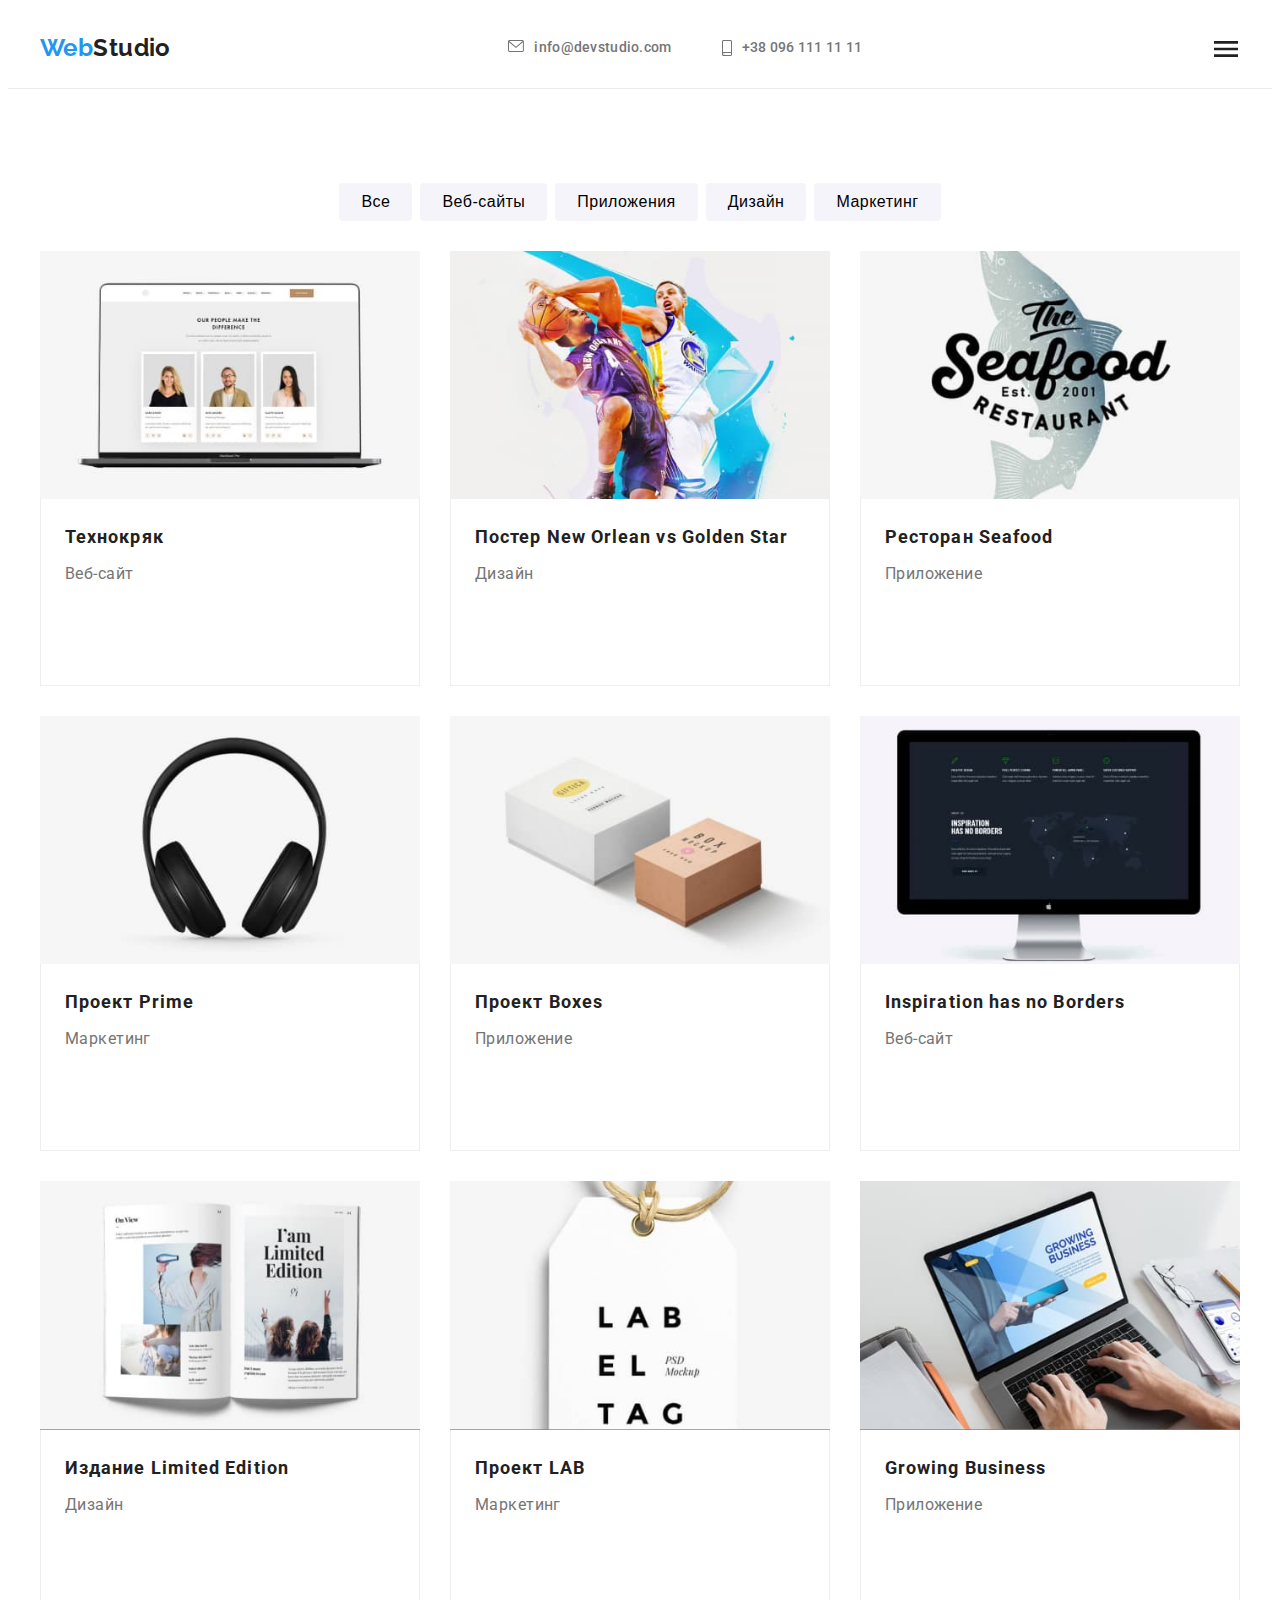
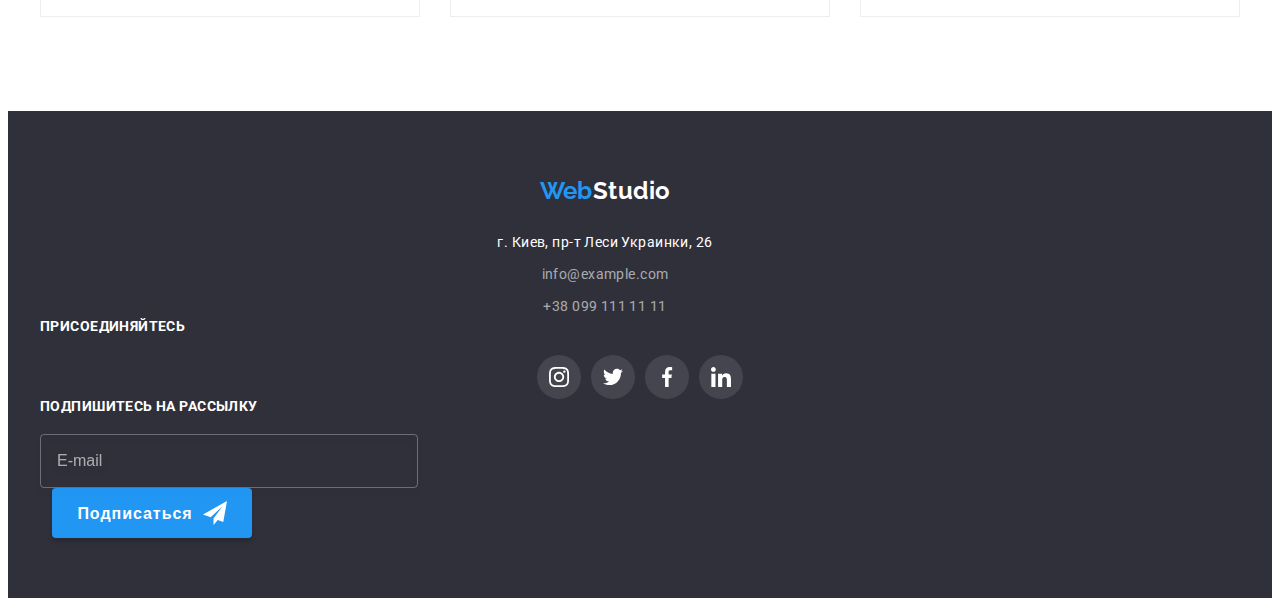
==== commit 517c7291: "add js btn" ====
--- a/portfolio.html
+++ b/portfolio.html
@@ -23,16 +23,16 @@
   <body>
     <header class="header">
       <div class="container">
+        <a class="logo nav__logo" href="./index.html"
+          ><span class="web">Web</span>Studio</a
+        >
         <nav class="nav">
-          <a class="logo nav__logo" href="./index.html"
-            ><span class="web">Web</span>Studio</a
-          >
           <ul class="menu list">
             <li class="menu__item">
-              <a class="menu__link link" href="./index.html">Студия</a>
+              <a class="menu__link current link" href="./index.html">Студия</a>
             </li>
             <li class="menu__item">
-              <a class="menu__link current link" href="./portfolio.html">Портфолио</a>
+              <a class="menu__link link" href="./portfolio.html">Портфолио</a>
             </li>
             <li class="menu__item">
               <a class="menu__link link" href="">Контакты</a>
@@ -57,8 +57,53 @@
             >
           </li>
         </ul>
+        <button class="open-btn" type="submit">
+         <svg class="header-icon" width="40" height="40">
+            <use href="./images/icons.svg#mobile-header-menu"></use>
+          </svg>
+        </button>
+      </div>
+      <div class="mob-menu is-hidden">
+        <button class="close-btn" type="submit">
+          
+          <svg class="close-icon" width="40" height="40">
+            <use href="./images/icons.svg#icon-close"></use>
+          </svg>
+        </button>
+        <ul class="mob-menu__list list">
+          <li class="mob-menu__item">
+            <a class="mob-menu__link  link" href="./index.html">Студия</a>
+          </li>
+          <li class="mob-menu__item">
+            <a class="mob-menu__link current link" href="./portfolio.html">Портфолио</a>
+          </li>
+          <li class="mob-menu__item">
+            <a class="mob-menu__link link" href="">Контакты</a>
+          </li>
+        </ul>
+        <div class="mob-menu__contact">
+          <a class="mob-menu__tel link" href="tel:+380961111111">
+              +38 096 111 11 11</a>
+     <a class="mob-menu__mail link" href="mailto:info@devstudio.com">
+                info@devstudio.com</a>
+       </div>
+        <ul class="mob-menu__soc list">
+          <li class="mob-menu__soc-item">
+            <a class="mob-menu__soc-link" href="">Instagram</a>
+          </li>
+          <li class="mob-menu__soc-item">
+            <a class="mob-menu__soc-link" href="">Twitter</a>
+          </li>
+          <li class="mob-menu__soc-item">
+            <a class="mob-menu__soc-link" href="">Facebook</a>
+          </li>
+          <li class="mob-menu__soc-item">
+            <a class="mob-menu__soc-link" href="">LinkedIn</a>
+          </li>
+        </ul>
       </div>
     </header>
+      
     <main>
       <section class="portfolio">
         <div class="container">
@@ -484,7 +529,7 @@
           </ul>
         </address>
       </div>
-    <!--<footer class="footer">
+    <footer class="footer">
       <div class="container">
         <div class="address-container">
           <a class="logo-footer link" href=""
@@ -571,7 +616,7 @@
           </form>
         </div>
       </div>
-    </footer>-->
+    </footer>
     <script src="./js/menu.js"></script>
   </body>
 </html>
--- a/css/main.min.css
+++ b/css/main.min.css
@@ -1 +1 @@
-:root{--background-color: #ffffff;--accent-color: #2196f3;--dark-background: #2f303a;--tone-color: #f5f4fa;--text-color: #212121;--dark-text: #757575;--hover-button: #188ce8;--border-header-color: #ececec;--collection-color: #eeeeee;--soc-icon: #afb1b8}.visually-hidden{position:absolute;width:1px;height:1px;margin:-1px;border:0;padding:0;white-space:nowrap;clip-path:inset(100%);clip:rect(0 0 0 0);overflow:hidden}p,h1,h2,h3{margin:0}ul{margin:0;padding-left:0}.link{text-decoration:none}.list{list-style:none;padding:0;margin:0}img{display:block;max-width:100%;height:auto;width:100%}body{background-color:var(--backgroud-color);color:var(--text-color);font-family:"Roboto",Verdana,sans-serif;font-size:14px;letter-spacing:.03em}.container{width:100%;padding:0 15px;margin:0 auto}@media screen and (min-width: 480px){.container{max-width:480px}}@media screen and (min-width: 768px){.container{max-width:768px}}@media screen and (min-width: 1200px){.container{max-width:1200px}}.header{background-color:var(--background-color);border-bottom:1px solid var(--border-header-color)}.header .container{display:flex;align-items:center}.nav{display:flex}.nav__logo{display:block;padding:16px 0 16px 0;color:var(--text-color);font-family:"Raleway",sans-serif;font-weight:700;font-size:24px;line-height:1.17;text-decoration:none}.web{color:var(--accent-color)}.menu{display:none;flex-wrap:wrap;gap:50px}.menu .current::after{content:"";position:absolute;display:block;width:100%;height:4px;left:0;bottom:0;background-color:var(--accent-color);border-radius:2px}.menu .menu__link.current{color:var(--accent-color)}.menu__link{display:block;color:var(--text-color);font-weight:500;line-height:1.14;letter-spacing:.02em;padding-top:32px;padding-bottom:32px;transition:color 250ms cubic-bezier(0.4, 0, 0.2, 1);position:relative}.menu__link:hover,.menu__link:focus{color:var(--accent-color)}.contact{display:none}@media screen and (min-width: 1200px){.contact{display:flex;flex-wrap:wrap;gap:50px;margin-left:84px;margin-left:auto}}.contact__link{font-weight:500;line-height:1.14;letter-spacing:.02em;padding-top:32px;padding-bottom:32px;margin-left:auto;color:var(--dark-text);transition:color 250ms cubic-bezier(0.4, 0, 0.2, 1)}@media screen and (min-width: 1200px){.contact__link{display:flex}}.contact__link:hover,.contact__link:focus{color:var(--accent-color)}.contact__mail{fill:currentColor;margin-right:10px;width:16px;height:12px}.contact__tel{fill:currentColor;margin-right:10px;width:10px;height:16px}.header-button{display:block;margin-left:auto;width:40px;height:40px;background-color:var(--background-color);border:none;fill:var(--text-color);align-items:center;transition:fill 250ms cubic-bezier(0.4, 0, 0.2, 1)}.header-button:hover,.header-button:focus{fill:var(--accent-color)}.mob-menu{position:fixed;z-index:2;background-color:var(--background-color);top:0;left:0;width:100vw;height:100vh;padding:21px 83px 48px 40px;display:flex;flex-direction:column;height:100%;justify-content:space-between;overflow:auto}.header-close-button{position:absolute;right:8px;top:8px;display:flex;align-items:center;justify-content:center;width:40px;height:40px;border:none;cursor:pointer;background-color:var(--background-color);margin-bottom:8px;transition:fill 250ms cubic-bezier(0.4, 0, 0.2, 1)}.header-close-button:hover,.header-close-button:focus{fill:var(--accent-color)}.mob-menu__link{color:var(--text-color);font-weight:500;font-size:40px;line-height:1.17;letter-spacing:.02em;transition:color 250ms cubic-bezier(0.4, 0, 0.2, 1)}.mob-menu__link:hover,.mob-menu__link:focus{color:var(--accent-color)}.mob-menu__item:not(:last-child){margin-bottom:32px}.mob-menu__tel{display:block;font-weight:500;font-size:34px;line-height:1.18;letter-spacing:.02em;color:var(--accent-color);margin-top:306px;margin-bottom:32px}.mob-menu__mail{display:block;font-weight:500;font-size:24px;line-height:1.17;letter-spacing:.02em;color:var(--dark-text);margin-bottom:64px}.mob-menu__soc{display:flex;flex-wrap:wrap}.mob-menu__soc-link{display:inline;font-weight:500;font-size:17px;line-height:1.22;letter-spacing:.02em;color:var(--accent-color);text-decoration:none;padding:10px 0}.mob-menu__soc-item:not(:first-child){margin-left:10px}.mob-menu__soc-item:not(:last-child):after{content:"";border-left:1px solid rgba(33,33,33,.2);margin-left:10px}.current{color:var(--accent-color)}.hero{background-color:var(--dark-background);text-align:center;padding:118px 0 118px 0;background-image:linear-gradient(rgba(47, 48, 58, 0.4), rgba(47, 48, 58, 0.4)),url(../images/background_mobile.jpg);background-position:center;background-repeat:no-repeat;background-size:cover;max-width:480px;height:400px;margin:auto}@media(min-device-pixel-ratio: 2),(min-resolution: 192dpi),(min-resolution: 2dppx){.hero{background-image:linear-gradient(rgba(47, 48, 58, 0.4), rgba(47, 48, 58, 0.4)),url(../images/mobile2x.jpg)}}@media screen and (min-width: 768px){.hero{max-width:768px;background-image:linear-gradient(rgba(47, 48, 58, 0.4), rgba(47, 48, 58, 0.4)),url(../images/background_tablet.jpg)}}@media screen and (min-width: 768px)and (min-device-pixel-ratio: 2),screen and (min-width: 768px)and (min-resolution: 192dpi),screen and (min-width: 768px)and (min-resolution: 2dppx){.hero{background-image:linear-gradient(rgba(47, 48, 58, 0.4), rgba(47, 48, 58, 0.4)),url(../images/tablet2x.jpg)}}@media screen and (min-width: 1200px){.hero{padding-top:200px;padding-bottom:200px;max-width:1600px;height:600px;background-image:linear-gradient(rgba(47, 48, 58, 0.4), rgba(47, 48, 58, 0.4)),url(../images/background.jpg)}}@media screen and (min-width: 1200px)and (min-device-pixel-ratio: 2),screen and (min-width: 1200px)and (min-resolution: 192dpi),screen and (min-width: 1200px)and (min-resolution: 2dppx){.hero{background-image:linear-gradient(rgba(47, 48, 58, 0.4), rgba(47, 48, 58, 0.4)),url(../images/desktop2x.jpg)}}.hero-title{color:var(--background-color);font-weight:900;font-size:26px;line-height:1.61;letter-spacing:.06em;text-transform:uppercase;max-width:360px;margin:0 auto}@media screen and (min-width: 1200px){.hero-title{font-size:44px;line-height:1.36;max-width:696px}}.hero-button{color:var(--background-color);background-color:var(--accent-color);cursor:pointer;font-weight:700;font-size:16px;line-height:1.87;display:inline-block;align-items:center;letter-spacing:.06em;border-radius:4px;padding:10px 32px;min-width:200px;border:none;margin-top:30px;transition:background-color 250ms cubic-bezier(0.4, 0, 0.2, 1)}.hero-button:hover,.hero-button:focus{background-color:var(--hover-button)}.features{padding-top:60px;padding-bottom:60px}@media screen and (min-width: 1200px){.features{padding-top:94px;padding-bottom:94px}}.container .features-list{display:flex;flex-wrap:wrap;gap:30px;width:100%}@media screen and (min-width: 768px){.features-item{width:calc((100% - 30px)/2)}}@media screen and (min-width: 1200px){.features-item{width:calc((100% - 90px)/4)}}.features-heading{display:flex;justify-content:center;align-items:center;font-size:14px;font-weight:700;line-height:1.14;text-transform:uppercase;margin-bottom:10px}@media screen and (min-width: 1200px){.features-heading{display:inline-block}}.features-paragraph{color:var(--dark-text);line-height:1.71}.about-icon-wrap{display:flex;width:100%;height:120px;justify-content:center;align-items:center;border-radius:4px;background-color:var(--tone-color);margin-bottom:30px}.employment{padding-bottom:94px;display:none}@media screen and (min-width: 1200px){.employment{display:block}}.employment-title{font-weight:700;font-size:36px;line-height:1.16;text-align:center;margin-bottom:50px}.employment-list{display:flex}.employment-list__item{position:relative}.employment-list__item+.employment-list__item{margin-left:30px}.employment-list__name{display:flex;justify-content:center;align-items:center;font-weight:700;font-size:14px;line-height:1.14;text-align:center;text-transform:uppercase;height:70px;width:100%;position:absolute;color:var(--background-color);background-color:rgba(47,48,58,.8);bottom:0}.team{background-color:var(--tone-color);padding-bottom:60px}.team-list{background-color:var(--tone-color);display:flex;flex-wrap:wrap;gap:30px}.team-item{width:100%}@media screen and (min-width: 768px){.team-item{width:calc((100% - 30px)/2)}}@media screen and (min-width: 1200px){.team-item{width:calc((100% - 90px)/4)}}.team-header{padding:60px 0 30px 0;font-weight:700;font-size:28px;line-height:1.18;text-align:center}@media screen and (min-width: 1200px){.team-header{padding:94px 0 50px 0;font-size:36px;line-height:1.16}}.team-name{font-weight:500;font-size:16px;line-height:1.19;text-align:center;margin-bottom:10px}.team-paragraph{color:var(--dark-text);font-size:16px;line-height:1.19;text-align:center;margin-bottom:16px}.team-container{background-color:var(--background-color);box-shadow:0px 1px 3px rgba(0,0,0,.12),0px 1px 1px rgba(0,0,0,.14),0px 2px 1px rgba(0,0,0,.2);border-radius:0px 0px 4px 4px;padding-top:30px;padding-bottom:24px}@media screen and (min-width: 1200px){.team-container{padding-bottom:30px}}.masters-soc-list{display:flex;justify-content:center}.masters-soc-list .masters-soc-item:not(:last-child){margin-right:10px}.masters-soc-item{width:44px;height:44px}.masters-soc-link{display:flex;align-items:center;justify-content:center;width:100%;height:100%;border-radius:50%;fill:var(--soc-icon);transition:background-color 250ms cubic-bezier(0.4, 0, 0.2, 1),fill 250ms cubic-bezier(0.4, 0, 0.2, 1)}.masters-soc-link:hover,.masters-soc-link:focus{background-color:var(--accent-color);fill:var(--background-color)}.clients{padding:60px 0}@media screen and (min-width: 1200px){.clients{padding:94px 0}}.clients .link{display:flex;width:210px;height:92px;justify-content:center;align-items:center;border:1px solid var(--soc-icon);border-radius:4px;color:var(--soc-icon);transition:color 250ms cubic-bezier(0.4, 0, 0.2, 1),border-color 250ms cubic-bezier(0.4, 0, 0.2, 1)}@media screen and (min-width: 1200px){.clients .link{width:170px}}.clients .link:hover,.clients .link:focus{border-color:var(--accent-color);color:var(--accent-color)}.clients-title{font-size:28px;line-height:1.18;text-align:center;margin-bottom:30px}@media screen and (min-width: 1200px){.clients-title{font-size:36px;line-height:1.67;margin-bottom:50px}}.clients-list{display:flex;flex-wrap:wrap;gap:30px;justify-content:center}.clients-icon{fill:currentColor}.portfolio{padding-top:60px}@media screen and (min-width: 1200px){.portfolio{padding-top:94px}}.button-item{background-color:var(--tone-color);cursor:pointer;border:none;font-weight:500;font-size:16px;line-height:1.62;text-align:center;letter-spacing:.03em;border-radius:4px;padding:6px 22px;display:inline-block;transition:color 250ms cubic-bezier(0.4, 0, 0.2, 1),background-color 250ms cubic-bezier(0.4, 0, 0.2, 1),box-shadow 250ms cubic-bezier(0.4, 0, 0.2, 1)}.button-item:hover,.button-item:focus{color:var(--background-color);background-color:var(--accent-color);box-shadow:0px 3px 1px rgba(0,0,0,.1),0px 1px 2px rgba(0,0,0,.08),0px 2px 2px rgba(0,0,0,.12)}.button-list{display:flex;flex-wrap:wrap;gap:8px;margin-bottom:40px}@media screen and (min-width: 768px){.button-list{margin-bottom:30px;justify-content:center}}@media screen and (min-width: 1200px){.button-list{margin:bottom 50%;justify-content:center}}.collection{display:flex;flex-wrap:wrap;margin-top:-30px;margin-left:-30px}.collection-item{flex-basis:calc(100% - 30px);margin-left:30px;margin-top:30px}@media screen and (min-width: 768px){.collection-item{flex-basis:calc(50% - 30px)}}@media screen and (min-width: 1200px){.collection-item{flex-basis:calc(33.3333333333% - 30px)}}.collection-description{padding:20px 20px;padding:20px 24px;border:1px solid #eee;border-top:none}@media screen and (min-width: 768px){.collection-description{height:146px}}.img-cover{position:relative;overflow:hidden}.project-description{width:402px;font-size:18px;line-height:1.55;color:var(--background-color)}@media screen and (min-width: 768px){.project-description{width:306px}}@media screen and (min-width: 1200px){.project-description{width:322px}}.description-cover{display:flex;justify-content:center;align-items:center;position:absolute;top:0;height:100%;width:100%;background-color:rgba(33,150,243,.9);transform:translateY(100%);transition:transform 250ms cubic-bezier(0.4, 0, 0.2, 1)}.portfolio-link:hover .description-cover,.portfolio-link:focus .description-cover{transform:translateY(0)}.collection-title{color:var(--text-color);font-size:18px;line-height:2;letter-spacing:.06em}.collection-text{margin-top:4px;font-size:16px;line-height:1.88;color:var(--dark-text)}.collection-image{display:block;width:100%}.collection{padding-bottom:94px}.portfolio-link{display:block;transition:box-shadow 250ms cubic-bezier(0.4, 0, 0.2, 1),1px 4px 6px rgba(0,0,0,.16) cubic-bezier(0.4, 0, 0.2, 1)}.portfolio-link:hover,.portfolio-link:focus{box-shadow:0px 1px 1px rgba(0,0,0,.12),0px 4px 4px rgba(0,0,0,.06),1px 4px 6px rgba(0,0,0,.16)}.footer{background-color:var(--dark-background);padding:60px 0}.footer .container{align-items:baseline}.logo-footer{display:block;text-align:center;color:var(--accent-color);font-family:"Raleway",sans-serif;font-weight:700;font-size:24px;line-height:1.67;margin-bottom:20px}.footer-studio{color:var(--background-color)}.footer-contacts{display:block;text-align:center;font-style:normal;line-height:1.71;transition:color 250ms cubic-bezier(0.4, 0, 0.2, 1)}.footer-contacts:hover,.footer-contacts:focus{color:var(--accent-color)}.adress{color:var(--background-color)}.mail,.tel{color:rgba(255,255,255,.6)}.footer-list .link:not(:last-child){margin-bottom:8px}.footer-header{font-weight:700;font-size:14px;line-height:1.14;letter-spacing:.03em;text-transform:uppercase;color:var(--background-color);margin-bottom:20px}.footer-soc-list{display:flex;justify-content:center}.footer-soc-list .footer-soc-item:not(:last-child){margin-right:10px}.footer-soc-item{width:44px;height:44px}.footer-soc-link{display:flex;align-items:center;justify-content:center;width:100%;height:100%;border-radius:50%;fill:var(--background-color);background-color:rgba(255,255,255,.1);transition:background-color 250ms cubic-bezier(0.4, 0, 0.2, 1)}.footer-soc-link:hover,.footer-soc-link:focus{background-color:var(--accent-color)}.address-container{margin-right:70px}.footer-soc-container{margin-right:auto}.mailing-form{align-items:flex-end}.mailing-header{font-weight:700;font-size:14px;line-height:1.14;letter-spacing:.03em;text-transform:uppercase;color:var(--background-color);margin-bottom:20px}.mailing-input{min-width:358px;height:50px;border:1px solid rgba(255,255,255,.3);filter:drop-shadow(0px 4px 4px rgba(0, 0, 0, 0.15));border-radius:4px;background-color:rgba(0,0,0,0);outline:rgba(0,0,0,0);color:var(--background-color);padding-left:16px}.mailing-input::placeholder{font-weight:400;font-size:16px;line-height:1.25;color:rgba(255,255,255,.6)}.mailing-button{width:200px;height:50px;font-weight:700;font-size:16px;line-height:1.87;letter-spacing:.06em;box-shadow:0px 4px 4px rgba(0,0,0,.15);border-radius:4px;background-color:var(--accent-color);margin-left:12px;border:none;color:var(--background-color);fill:var(--background-color);display:flex;align-items:center;justify-content:center;cursor:pointer}.mailing-icon{margin-left:10px}.backdrop{position:fixed;top:0;left:0;width:100%;height:100%;background-color:rgba(0,0,0,.2);transition:opacity 350ms cubic-bezier(0.4, 0, 0.2, 1),visibility 350ms cubic-bezier(0.4, 0, 0.2, 1)}.modal{position:absolute;top:50%;left:50%;width:320px;height:609px;transform:translate(-50%, -50%) scale(1);background-color:var(--background-color);box-shadow:0px 1px 3px rgba(0,0,0,.12),0px 1px 1px rgba(0,0,0,.14),0px 2px 1px rgba(0,0,0,.2);border-radius:4px;transition:transform 250ms cubic-bezier(0.4, 0, 0.2, 1);padding:40px}@media screen and (min-width: 480px){.modal{width:450px;height:609px}}@media screen and (min-width: 1200px){.modal{width:528px;height:581px}}.backdrop.is-hidden .modal{transform:translate(-50%, -50%) scale(0)}.modal-close-button{position:absolute;right:8px;top:8px;display:flex;align-items:center;justify-content:center;width:30px;height:30px;border-radius:50%;border:1px solid rgba(0,0,0,.1);cursor:pointer;background-color:var(--background-color)}.close-icon{transition:fill 250ms cubic-bezier(0.4, 0, 0.2, 1)}.close-icon:hover,.close-icon:focus{fill:var(--accent-color)}.is-hidden{opacity:0;visibility:hidden;pointer-events:none}.modal-title{font-weight:700;font-size:20px;line-height:1.5;text-align:center;margin-bottom:12px}@media screen and (min-width: 1200px){.modal-title{line-height:1.15}}.modal-field{margin-bottom:10px}.modal-input{border:1px solid rgba(33,33,33,.2);border-radius:4px;width:100%;height:40px;background-color:rgba(0,0,0,0);padding-left:42px;outline:rgba(0,0,0,0);transition:border-color 250ms cubic-bezier(0.4, 0, 0.2, 1)}.modal-input:focus{border-color:var(--accent-color)}.input-icon{transition:fill 250ms cubic-bezier(0.4, 0, 0.2, 1)}.modal-input:focus+.input-icon{fill:var(--accent-color)}.modal-text{width:100%;height:120px;border:1px solid rgba(33,33,33,.2);border-radius:4px;padding:12px 16px;resize:none;outline:rgba(0,0,0,0);transition:border-color 250ms cubic-bezier(0.4, 0, 0.2, 1)}.modal-text:focus{border-color:var(--accent-color)}.modal-text::placeholder{font-size:12px;line-height:.86;letter-spacing:.01em;color:rgba(117,117,117,.5)}.modal-label{display:block;font-weight:400;font-size:12px;line-height:1.17;letter-spacing:.01em;color:var(--dark-text);margin-bottom:4px}.input-wrap{position:relative}.input-icon{position:absolute;left:12px;top:50%;transform:translateY(-50%)}.check-text{font-weight:400;font-size:7px;line-height:1.17;color:var(--dark-text);display:flex;align-items:center}@media screen and (min-width: 480px){.check-text{font-size:12px}}@media screen and (min-width: 1200px){.check-text{font-size:14px;line-height:1.71}}.check-text a{color:var(--accent-color)}.check-text span{width:16px;height:15px;border:1pt solid var(--text-color);border-radius:2px;margin-right:8px;display:flex;align-items:center;justify-content:center}.input-check:checked+.check-text span{background-color:var(--accent-color);border:none}.check-icon{fill:rgba(0,0,0,0)}.input-check:checked+.check-text .check-icon{fill:var(--background-color)}.modal-btn{display:block;color:var(--background-color);background-color:var(--accent-color);cursor:pointer;font-weight:700;font-size:16px;line-height:1.87;box-shadow:0px 4px 4px rgba(0,0,0,.15);align-items:center;letter-spacing:.06em;border-radius:4px;padding:10px 55px;min-width:200px;margin:0 auto;border:1px solid;transition:background-color 250ms cubic-bezier(0.4, 0, 0.2, 1)}.modal-btn:hover,.modal-btn:focus{background-color:var(--hover-button)}.modal-agreement{display:flex;justify-content:center;align-items:center;margin-top:20px;margin-bottom:30px}/*# sourceMappingURL=main.min.css.map */+:root{--background-color: #ffffff;--accent-color: #2196f3;--dark-background: #2f303a;--tone-color: #f5f4fa;--text-color: #212121;--dark-text: #757575;--hover-button: #188ce8;--border-header-color: #ececec;--collection-color: #eeeeee;--soc-icon: #afb1b8}.visually-hidden{position:absolute;width:1px;height:1px;margin:-1px;border:0;padding:0;white-space:nowrap;clip-path:inset(100%);clip:rect(0 0 0 0);overflow:hidden}p,h1,h2,h3{margin:0}ul{margin:0;padding-left:0}.link{text-decoration:none}.list{list-style:none;padding:0;margin:0}img{display:block;max-width:100%;height:auto;width:100%}body{background-color:var(--backgroud-color);color:var(--text-color);font-family:"Roboto",Verdana,sans-serif;font-size:14px;letter-spacing:.03em}.container{width:100%;padding:0 15px;margin:0 auto}@media screen and (min-width: 480px){.container{max-width:480px}}@media screen and (min-width: 768px){.container{max-width:768px}}@media screen and (min-width: 1200px){.container{max-width:1200px}}.header{background-color:var(--background-color);border-bottom:1px solid var(--border-header-color)}.header .container{display:flex;align-items:center}.nav{display:flex}.nav__logo{display:block;padding:16px 0 16px 0;color:var(--text-color);font-family:"Raleway",sans-serif;font-weight:700;font-size:24px;line-height:1.17;text-decoration:none}.web{color:var(--accent-color)}.menu{display:none;flex-wrap:wrap;gap:50px}.menu .current::after{content:"";position:absolute;display:block;width:100%;height:4px;left:0;bottom:0;background-color:var(--accent-color);border-radius:2px}.menu .menu__link.current{color:var(--accent-color)}.menu__link{display:block;color:var(--text-color);font-weight:500;line-height:1.14;letter-spacing:.02em;padding-top:32px;padding-bottom:32px;transition:color 250ms cubic-bezier(0.4, 0, 0.2, 1);position:relative}.menu__link:hover,.menu__link:focus{color:var(--accent-color)}.contact{display:none}@media screen and (min-width: 1200px){.contact{display:flex;flex-wrap:wrap;gap:50px;margin-left:84px;margin-left:auto}}.contact__link{font-weight:500;line-height:1.14;letter-spacing:.02em;padding-top:32px;padding-bottom:32px;margin-left:auto;color:var(--dark-text);transition:color 250ms cubic-bezier(0.4, 0, 0.2, 1)}@media screen and (min-width: 1200px){.contact__link{display:flex}}.contact__link:hover,.contact__link:focus{color:var(--accent-color)}.contact__mail{fill:currentColor;margin-right:10px;width:16px;height:12px}.contact__tel{fill:currentColor;margin-right:10px;width:10px;height:16px}.open-btn{display:block;margin-left:auto;width:40px;height:40px;background-color:var(--background-color);border:none;fill:var(--text-color);align-items:center;transition:fill 250ms cubic-bezier(0.4, 0, 0.2, 1)}.open-btn:hover,.open-btn:focus{fill:var(--accent-color)}.mob-menu{position:fixed;z-index:2;background-color:var(--background-color);top:0;left:0;width:100vw;height:100vh;padding:21px 83px 48px 40px;display:flex;flex-direction:column;height:100%;justify-content:space-between;overflow:auto}.close-btn{position:absolute;right:8px;top:8px;display:flex;align-items:center;justify-content:center;width:40px;height:40px;border:none;cursor:pointer;background-color:var(--background-color);margin-bottom:8px;transition:fill 250ms cubic-bezier(0.4, 0, 0.2, 1)}.close-btn:hover,.close-btn:focus{fill:var(--accent-color)}.mob-menu__link{color:var(--text-color);font-weight:500;font-size:40px;line-height:1.17;letter-spacing:.02em;transition:color 250ms cubic-bezier(0.4, 0, 0.2, 1)}.mob-menu__link:hover,.mob-menu__link:focus{color:var(--accent-color)}.mob-menu__item:not(:last-child){margin-bottom:32px}.mob-menu__tel{display:block;font-weight:500;font-size:34px;line-height:1.18;letter-spacing:.02em;color:var(--accent-color);margin-top:306px;margin-bottom:32px}.mob-menu__mail{display:block;font-weight:500;font-size:24px;line-height:1.17;letter-spacing:.02em;color:var(--dark-text);margin-bottom:64px}.mob-menu__soc{display:flex;flex-wrap:wrap}.mob-menu__soc-link{display:inline;font-weight:500;font-size:17px;line-height:1.22;letter-spacing:.02em;color:var(--accent-color);text-decoration:none;padding:10px 0}.mob-menu__soc-item:not(:first-child){margin-left:10px}.mob-menu__soc-item:not(:last-child):after{content:"";border-left:1px solid rgba(33,33,33,.2);margin-left:10px}.current{color:var(--accent-color)}.hero{background-color:var(--dark-background);text-align:center;padding:118px 0 118px 0;background-image:linear-gradient(rgba(47, 48, 58, 0.4), rgba(47, 48, 58, 0.4)),url(../images/background_mobile.jpg);background-position:center;background-repeat:no-repeat;background-size:cover;max-width:480px;height:400px;margin:auto}@media(min-device-pixel-ratio: 2),(min-resolution: 192dpi),(min-resolution: 2dppx){.hero{background-image:linear-gradient(rgba(47, 48, 58, 0.4), rgba(47, 48, 58, 0.4)),url(../images/mobile2x.jpg)}}@media screen and (min-width: 768px){.hero{max-width:768px;background-image:linear-gradient(rgba(47, 48, 58, 0.4), rgba(47, 48, 58, 0.4)),url(../images/background_tablet.jpg)}}@media screen and (min-width: 768px)and (min-device-pixel-ratio: 2),screen and (min-width: 768px)and (min-resolution: 192dpi),screen and (min-width: 768px)and (min-resolution: 2dppx){.hero{background-image:linear-gradient(rgba(47, 48, 58, 0.4), rgba(47, 48, 58, 0.4)),url(../images/tablet2x.jpg)}}@media screen and (min-width: 1200px){.hero{padding-top:200px;padding-bottom:200px;max-width:1600px;height:600px;background-image:linear-gradient(rgba(47, 48, 58, 0.4), rgba(47, 48, 58, 0.4)),url(../images/background.jpg)}}@media screen and (min-width: 1200px)and (min-device-pixel-ratio: 2),screen and (min-width: 1200px)and (min-resolution: 192dpi),screen and (min-width: 1200px)and (min-resolution: 2dppx){.hero{background-image:linear-gradient(rgba(47, 48, 58, 0.4), rgba(47, 48, 58, 0.4)),url(../images/desktop2x.jpg)}}.hero-title{color:var(--background-color);font-weight:900;font-size:26px;line-height:1.61;letter-spacing:.06em;text-transform:uppercase;max-width:360px;margin:0 auto}@media screen and (min-width: 1200px){.hero-title{font-size:44px;line-height:1.36;max-width:696px}}.hero-button{color:var(--background-color);background-color:var(--accent-color);cursor:pointer;font-weight:700;font-size:16px;line-height:1.87;display:inline-block;align-items:center;letter-spacing:.06em;border-radius:4px;padding:10px 32px;min-width:200px;border:none;margin-top:30px;transition:background-color 250ms cubic-bezier(0.4, 0, 0.2, 1)}.hero-button:hover,.hero-button:focus{background-color:var(--hover-button)}.features{padding-top:60px;padding-bottom:60px}@media screen and (min-width: 1200px){.features{padding-top:94px;padding-bottom:94px}}.container .features-list{display:flex;flex-wrap:wrap;gap:30px;width:100%}@media screen and (min-width: 768px){.features-item{width:calc((100% - 30px)/2)}}@media screen and (min-width: 1200px){.features-item{width:calc((100% - 90px)/4)}}.features-heading{display:flex;justify-content:center;align-items:center;font-size:14px;font-weight:700;line-height:1.14;text-transform:uppercase;margin-bottom:10px}@media screen and (min-width: 1200px){.features-heading{display:inline-block}}.features-paragraph{color:var(--dark-text);line-height:1.71}.about-icon-wrap{display:flex;width:100%;height:120px;justify-content:center;align-items:center;border-radius:4px;background-color:var(--tone-color);margin-bottom:30px}.employment{padding-bottom:94px;display:none}@media screen and (min-width: 1200px){.employment{display:block}}.employment-title{font-weight:700;font-size:36px;line-height:1.16;text-align:center;margin-bottom:50px}.employment-list{display:flex}.employment-list__item{position:relative}.employment-list__item+.employment-list__item{margin-left:30px}.employment-list__name{display:flex;justify-content:center;align-items:center;font-weight:700;font-size:14px;line-height:1.14;text-align:center;text-transform:uppercase;height:70px;width:100%;position:absolute;color:var(--background-color);background-color:rgba(47,48,58,.8);bottom:0}.team{background-color:var(--tone-color);padding-bottom:60px}.team-list{background-color:var(--tone-color);display:flex;flex-wrap:wrap;gap:30px}.team-item{width:100%}@media screen and (min-width: 768px){.team-item{width:calc((100% - 30px)/2)}}@media screen and (min-width: 1200px){.team-item{width:calc((100% - 90px)/4)}}.team-header{padding:60px 0 30px 0;font-weight:700;font-size:28px;line-height:1.18;text-align:center}@media screen and (min-width: 1200px){.team-header{padding:94px 0 50px 0;font-size:36px;line-height:1.16}}.team-name{font-weight:500;font-size:16px;line-height:1.19;text-align:center;margin-bottom:10px}.team-paragraph{color:var(--dark-text);font-size:16px;line-height:1.19;text-align:center;margin-bottom:16px}.team-container{background-color:var(--background-color);box-shadow:0px 1px 3px rgba(0,0,0,.12),0px 1px 1px rgba(0,0,0,.14),0px 2px 1px rgba(0,0,0,.2);border-radius:0px 0px 4px 4px;padding-top:30px;padding-bottom:24px}@media screen and (min-width: 1200px){.team-container{padding-bottom:30px}}.masters-soc-list{display:flex;justify-content:center}.masters-soc-list .masters-soc-item:not(:last-child){margin-right:10px}.masters-soc-item{width:44px;height:44px}.masters-soc-link{display:flex;align-items:center;justify-content:center;width:100%;height:100%;border-radius:50%;fill:var(--soc-icon);transition:background-color 250ms cubic-bezier(0.4, 0, 0.2, 1),fill 250ms cubic-bezier(0.4, 0, 0.2, 1)}.masters-soc-link:hover,.masters-soc-link:focus{background-color:var(--accent-color);fill:var(--background-color)}.clients{padding:60px 0}@media screen and (min-width: 1200px){.clients{padding:94px 0}}.clients .link{display:flex;width:210px;height:92px;justify-content:center;align-items:center;border:1px solid var(--soc-icon);border-radius:4px;color:var(--soc-icon);transition:color 250ms cubic-bezier(0.4, 0, 0.2, 1),border-color 250ms cubic-bezier(0.4, 0, 0.2, 1)}@media screen and (min-width: 1200px){.clients .link{width:170px}}.clients .link:hover,.clients .link:focus{border-color:var(--accent-color);color:var(--accent-color)}.clients-title{font-size:28px;line-height:1.18;text-align:center;margin-bottom:30px}@media screen and (min-width: 1200px){.clients-title{font-size:36px;line-height:1.67;margin-bottom:50px}}.clients-list{display:flex;flex-wrap:wrap;gap:30px;justify-content:center}.clients-icon{fill:currentColor}.portfolio{padding-top:60px}@media screen and (min-width: 1200px){.portfolio{padding-top:94px}}.button-item{background-color:var(--tone-color);cursor:pointer;border:none;font-weight:500;font-size:16px;line-height:1.62;text-align:center;letter-spacing:.03em;border-radius:4px;padding:6px 22px;display:inline-block;transition:color 250ms cubic-bezier(0.4, 0, 0.2, 1),background-color 250ms cubic-bezier(0.4, 0, 0.2, 1),box-shadow 250ms cubic-bezier(0.4, 0, 0.2, 1)}.button-item:hover,.button-item:focus{color:var(--background-color);background-color:var(--accent-color);box-shadow:0px 3px 1px rgba(0,0,0,.1),0px 1px 2px rgba(0,0,0,.08),0px 2px 2px rgba(0,0,0,.12)}.button-list{display:flex;flex-wrap:wrap;gap:8px;margin-bottom:40px}@media screen and (min-width: 768px){.button-list{margin-bottom:30px;justify-content:center}}@media screen and (min-width: 1200px){.button-list{margin:bottom 50%;justify-content:center}}.collection{display:flex;flex-wrap:wrap;margin-top:-30px;margin-left:-30px}.collection-item{flex-basis:calc(100% - 30px);margin-left:30px;margin-top:30px}@media screen and (min-width: 768px){.collection-item{flex-basis:calc(50% - 30px)}}@media screen and (min-width: 1200px){.collection-item{flex-basis:calc(33.3333333333% - 30px)}}.collection-description{padding:20px 20px;padding:20px 24px;border:1px solid #eee;border-top:none}@media screen and (min-width: 768px){.collection-description{height:146px}}.img-cover{position:relative;overflow:hidden}.project-description{width:402px;font-size:18px;line-height:1.55;color:var(--background-color)}@media screen and (min-width: 768px){.project-description{width:306px}}@media screen and (min-width: 1200px){.project-description{width:322px}}.description-cover{display:flex;justify-content:center;align-items:center;position:absolute;top:0;height:100%;width:100%;background-color:rgba(33,150,243,.9);transform:translateY(100%);transition:transform 250ms cubic-bezier(0.4, 0, 0.2, 1)}.portfolio-link:hover .description-cover,.portfolio-link:focus .description-cover{transform:translateY(0)}.collection-title{color:var(--text-color);font-size:18px;line-height:2;letter-spacing:.06em}.collection-text{margin-top:4px;font-size:16px;line-height:1.88;color:var(--dark-text)}.collection-image{display:block;width:100%}.collection{padding-bottom:94px}.portfolio-link{display:block;transition:box-shadow 250ms cubic-bezier(0.4, 0, 0.2, 1),1px 4px 6px rgba(0,0,0,.16) cubic-bezier(0.4, 0, 0.2, 1)}.portfolio-link:hover,.portfolio-link:focus{box-shadow:0px 1px 1px rgba(0,0,0,.12),0px 4px 4px rgba(0,0,0,.06),1px 4px 6px rgba(0,0,0,.16)}.footer{background-color:var(--dark-background);padding:60px 0}.footer .container{align-items:baseline}.logo-footer{display:block;text-align:center;color:var(--accent-color);font-family:"Raleway",sans-serif;font-weight:700;font-size:24px;line-height:1.67;margin-bottom:20px}.footer-studio{color:var(--background-color)}.footer-contacts{display:block;text-align:center;font-style:normal;line-height:1.71;transition:color 250ms cubic-bezier(0.4, 0, 0.2, 1)}.footer-contacts:hover,.footer-contacts:focus{color:var(--accent-color)}.adress{color:var(--background-color)}.mail,.tel{color:rgba(255,255,255,.6)}.footer-list .link:not(:last-child){margin-bottom:8px}.footer-header{font-weight:700;font-size:14px;line-height:1.14;letter-spacing:.03em;text-transform:uppercase;color:var(--background-color);margin-bottom:20px}.footer-soc-list{display:flex;justify-content:center}.footer-soc-list .footer-soc-item:not(:last-child){margin-right:10px}.footer-soc-item{width:44px;height:44px}.footer-soc-link{display:flex;align-items:center;justify-content:center;width:100%;height:100%;border-radius:50%;fill:var(--background-color);background-color:rgba(255,255,255,.1);transition:background-color 250ms cubic-bezier(0.4, 0, 0.2, 1)}.footer-soc-link:hover,.footer-soc-link:focus{background-color:var(--accent-color)}.address-container{margin-right:70px}.footer-soc-container{margin-right:auto}.mailing-form{align-items:flex-end}.mailing-header{font-weight:700;font-size:14px;line-height:1.14;letter-spacing:.03em;text-transform:uppercase;color:var(--background-color);margin-bottom:20px}.mailing-input{min-width:358px;height:50px;border:1px solid rgba(255,255,255,.3);filter:drop-shadow(0px 4px 4px rgba(0, 0, 0, 0.15));border-radius:4px;background-color:rgba(0,0,0,0);outline:rgba(0,0,0,0);color:var(--background-color);padding-left:16px}.mailing-input::placeholder{font-weight:400;font-size:16px;line-height:1.25;color:rgba(255,255,255,.6)}.mailing-button{width:200px;height:50px;font-weight:700;font-size:16px;line-height:1.87;letter-spacing:.06em;box-shadow:0px 4px 4px rgba(0,0,0,.15);border-radius:4px;background-color:var(--accent-color);margin-left:12px;border:none;color:var(--background-color);fill:var(--background-color);display:flex;align-items:center;justify-content:center;cursor:pointer}.mailing-icon{margin-left:10px}.backdrop{position:fixed;top:0;left:0;width:100%;height:100%;background-color:rgba(0,0,0,.2);transition:opacity 350ms cubic-bezier(0.4, 0, 0.2, 1),visibility 350ms cubic-bezier(0.4, 0, 0.2, 1)}.modal{position:absolute;top:50%;left:50%;width:320px;height:609px;transform:translate(-50%, -50%) scale(1);background-color:var(--background-color);box-shadow:0px 1px 3px rgba(0,0,0,.12),0px 1px 1px rgba(0,0,0,.14),0px 2px 1px rgba(0,0,0,.2);border-radius:4px;transition:transform 250ms cubic-bezier(0.4, 0, 0.2, 1);padding:40px}@media screen and (min-width: 480px){.modal{width:450px;height:609px}}@media screen and (min-width: 1200px){.modal{width:528px;height:581px}}.backdrop.is-hidden .modal{transform:translate(-50%, -50%) scale(0)}.modal-close-button{position:absolute;right:8px;top:8px;display:flex;align-items:center;justify-content:center;width:30px;height:30px;border-radius:50%;border:1px solid rgba(0,0,0,.1);cursor:pointer;background-color:var(--background-color)}.close-icon{transition:fill 250ms cubic-bezier(0.4, 0, 0.2, 1)}.close-icon:hover,.close-icon:focus{fill:var(--accent-color)}.is-hidden{opacity:0;visibility:hidden;pointer-events:none}.modal-title{font-weight:700;font-size:20px;line-height:1.5;text-align:center;margin-bottom:12px}@media screen and (min-width: 1200px){.modal-title{line-height:1.15}}.modal-field{margin-bottom:10px}.modal-input{border:1px solid rgba(33,33,33,.2);border-radius:4px;width:100%;height:40px;background-color:rgba(0,0,0,0);padding-left:42px;outline:rgba(0,0,0,0);transition:border-color 250ms cubic-bezier(0.4, 0, 0.2, 1)}.modal-input:focus{border-color:var(--accent-color)}.input-icon{transition:fill 250ms cubic-bezier(0.4, 0, 0.2, 1)}.modal-input:focus+.input-icon{fill:var(--accent-color)}.modal-text{width:100%;height:120px;border:1px solid rgba(33,33,33,.2);border-radius:4px;padding:12px 16px;resize:none;outline:rgba(0,0,0,0);transition:border-color 250ms cubic-bezier(0.4, 0, 0.2, 1)}.modal-text:focus{border-color:var(--accent-color)}.modal-text::placeholder{font-size:12px;line-height:.86;letter-spacing:.01em;color:rgba(117,117,117,.5)}.modal-label{display:block;font-weight:400;font-size:12px;line-height:1.17;letter-spacing:.01em;color:var(--dark-text);margin-bottom:4px}.input-wrap{position:relative}.input-icon{position:absolute;left:12px;top:50%;transform:translateY(-50%)}.check-text{font-weight:400;font-size:7px;line-height:1.17;color:var(--dark-text);display:flex;align-items:center}@media screen and (min-width: 480px){.check-text{font-size:12px}}@media screen and (min-width: 1200px){.check-text{font-size:14px;line-height:1.71}}.check-text a{color:var(--accent-color)}.check-text span{width:16px;height:15px;border:1pt solid var(--text-color);border-radius:2px;margin-right:8px;display:flex;align-items:center;justify-content:center}.input-check:checked+.check-text span{background-color:var(--accent-color);border:none}.check-icon{fill:rgba(0,0,0,0)}.input-check:checked+.check-text .check-icon{fill:var(--background-color)}.modal-btn{display:block;color:var(--background-color);background-color:var(--accent-color);cursor:pointer;font-weight:700;font-size:16px;line-height:1.87;box-shadow:0px 4px 4px rgba(0,0,0,.15);align-items:center;letter-spacing:.06em;border-radius:4px;padding:10px 55px;min-width:200px;margin:0 auto;border:1px solid;transition:background-color 250ms cubic-bezier(0.4, 0, 0.2, 1)}.modal-btn:hover,.modal-btn:focus{background-color:var(--hover-button)}.modal-agreement{display:flex;justify-content:center;align-items:center;margin-top:20px;margin-bottom:30px}/*# sourceMappingURL=main.min.css.map */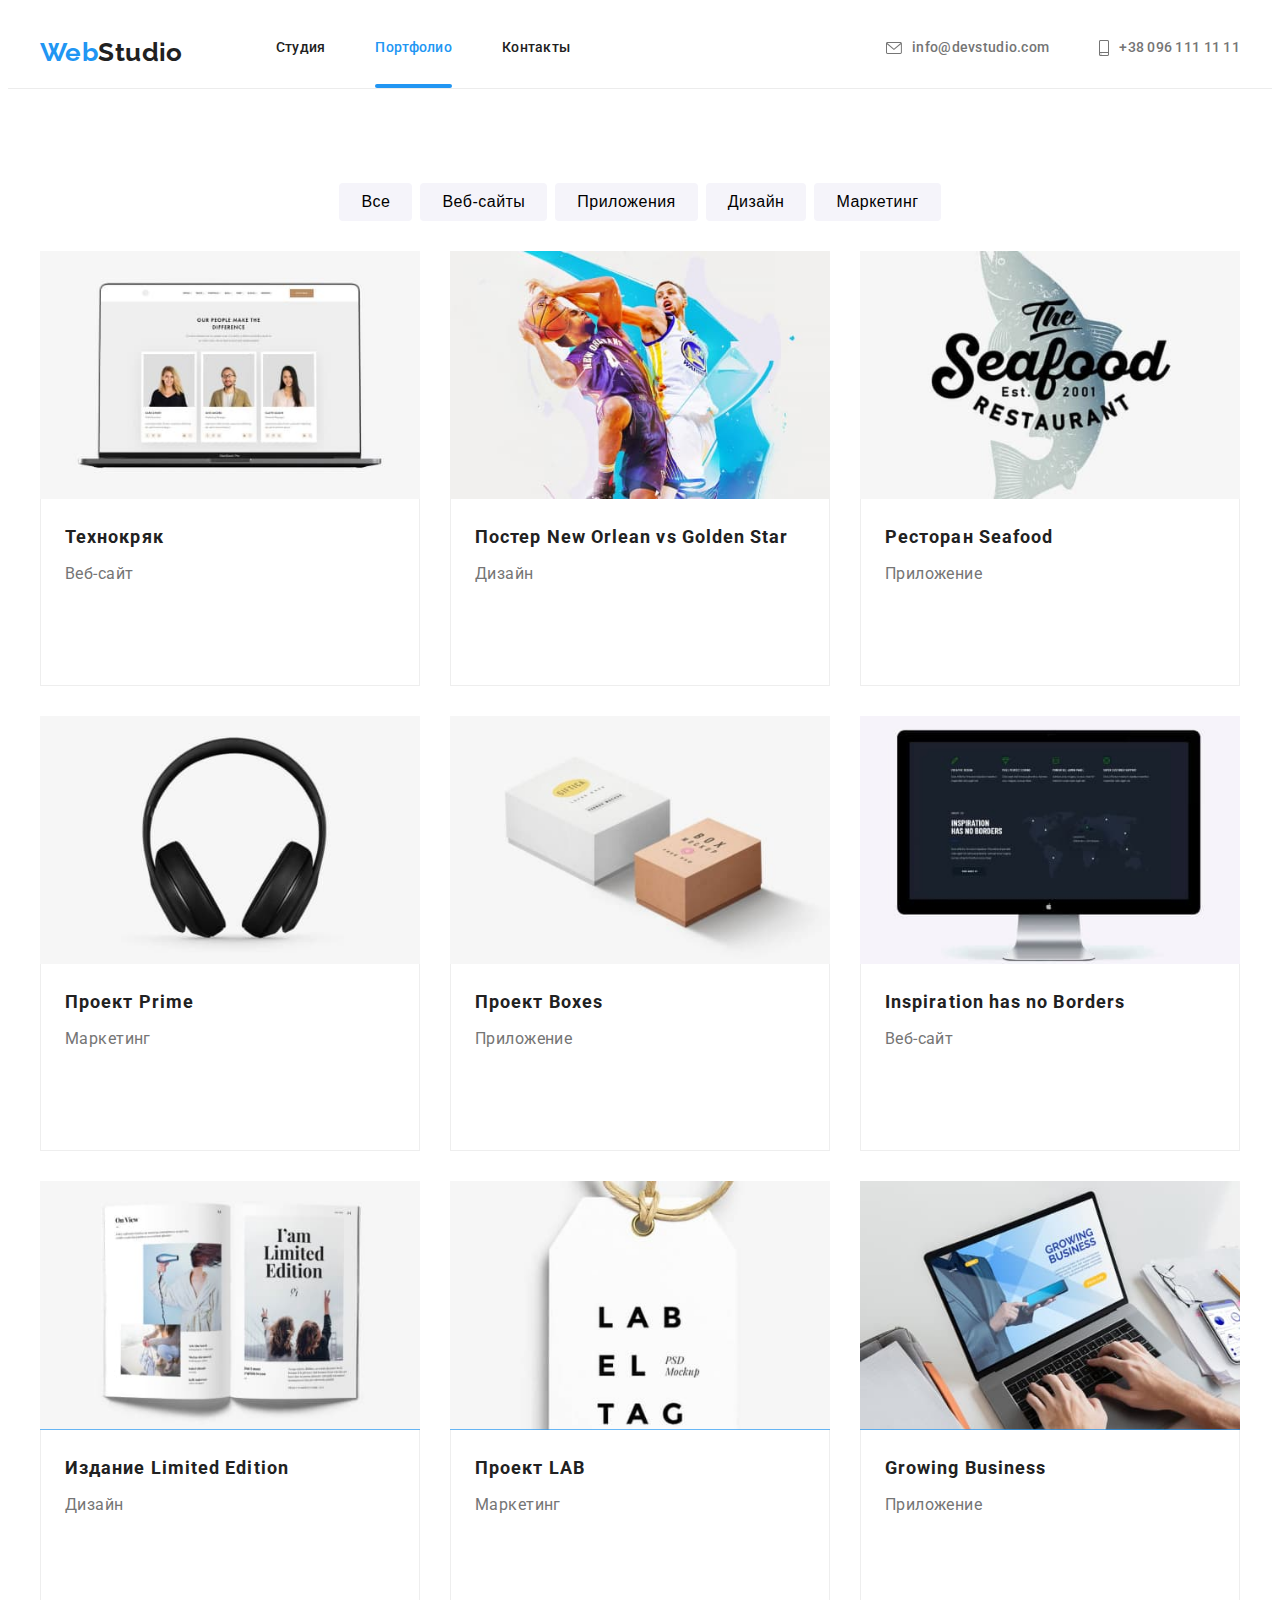
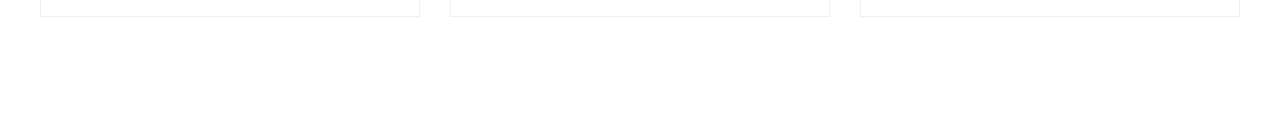
==== commit 7183dc2e: "add header" ====
--- a/portfolio.html
+++ b/portfolio.html
@@ -29,10 +29,10 @@
         <nav class="nav">
           <ul class="menu list">
             <li class="menu__item">
-              <a class="menu__link current link" href="./index.html">Студия</a>
+              <a class="menu__link  link" href="./index.html">Студия</a>
             </li>
             <li class="menu__item">
-              <a class="menu__link link" href="./portfolio.html">Портфолио</a>
+              <a class="menu__link current link" href="./portfolio.html">Портфолио</a>
             </li>
             <li class="menu__item">
               <a class="menu__link link" href="">Контакты</a>
@@ -529,7 +529,7 @@
           </ul>
         </address>
       </div>
-    <footer class="footer">
+    <!--<footer class="footer">
       <div class="container">
         <div class="address-container">
           <a class="logo-footer link" href=""
@@ -616,7 +616,7 @@
           </form>
         </div>
       </div>
-    </footer>
+    </footer>-->
     <script src="./js/menu.js"></script>
   </body>
 </html>
--- a/css/main.min.css
+++ b/css/main.min.css
@@ -1 +1 @@
-:root{--background-color: #ffffff;--accent-color: #2196f3;--dark-background: #2f303a;--tone-color: #f5f4fa;--text-color: #212121;--dark-text: #757575;--hover-button: #188ce8;--border-header-color: #ececec;--collection-color: #eeeeee;--soc-icon: #afb1b8}.visually-hidden{position:absolute;width:1px;height:1px;margin:-1px;border:0;padding:0;white-space:nowrap;clip-path:inset(100%);clip:rect(0 0 0 0);overflow:hidden}p,h1,h2,h3{margin:0}ul{margin:0;padding-left:0}.link{text-decoration:none}.list{list-style:none;padding:0;margin:0}img{display:block;max-width:100%;height:auto;width:100%}body{background-color:var(--backgroud-color);color:var(--text-color);font-family:"Roboto",Verdana,sans-serif;font-size:14px;letter-spacing:.03em}.container{width:100%;padding:0 15px;margin:0 auto}@media screen and (min-width: 480px){.container{max-width:480px}}@media screen and (min-width: 768px){.container{max-width:768px}}@media screen and (min-width: 1200px){.container{max-width:1200px}}.header{background-color:var(--background-color);border-bottom:1px solid var(--border-header-color)}.header .container{display:flex;align-items:center}.nav{display:flex}.nav__logo{display:block;padding:16px 0 16px 0;color:var(--text-color);font-family:"Raleway",sans-serif;font-weight:700;font-size:24px;line-height:1.17;text-decoration:none}.web{color:var(--accent-color)}.menu{display:none;flex-wrap:wrap;gap:50px}.menu .current::after{content:"";position:absolute;display:block;width:100%;height:4px;left:0;bottom:0;background-color:var(--accent-color);border-radius:2px}.menu .menu__link.current{color:var(--accent-color)}.menu__link{display:block;color:var(--text-color);font-weight:500;line-height:1.14;letter-spacing:.02em;padding-top:32px;padding-bottom:32px;transition:color 250ms cubic-bezier(0.4, 0, 0.2, 1);position:relative}.menu__link:hover,.menu__link:focus{color:var(--accent-color)}.contact{display:none}@media screen and (min-width: 1200px){.contact{display:flex;flex-wrap:wrap;gap:50px;margin-left:84px;margin-left:auto}}.contact__link{font-weight:500;line-height:1.14;letter-spacing:.02em;padding-top:32px;padding-bottom:32px;margin-left:auto;color:var(--dark-text);transition:color 250ms cubic-bezier(0.4, 0, 0.2, 1)}@media screen and (min-width: 1200px){.contact__link{display:flex}}.contact__link:hover,.contact__link:focus{color:var(--accent-color)}.contact__mail{fill:currentColor;margin-right:10px;width:16px;height:12px}.contact__tel{fill:currentColor;margin-right:10px;width:10px;height:16px}.open-btn{display:block;margin-left:auto;width:40px;height:40px;background-color:var(--background-color);border:none;fill:var(--text-color);align-items:center;transition:fill 250ms cubic-bezier(0.4, 0, 0.2, 1)}.open-btn:hover,.open-btn:focus{fill:var(--accent-color)}.mob-menu{position:fixed;z-index:2;background-color:var(--background-color);top:0;left:0;width:100vw;height:100vh;padding:21px 83px 48px 40px;display:flex;flex-direction:column;height:100%;justify-content:space-between;overflow:auto}.close-btn{position:absolute;right:8px;top:8px;display:flex;align-items:center;justify-content:center;width:40px;height:40px;border:none;cursor:pointer;background-color:var(--background-color);margin-bottom:8px;transition:fill 250ms cubic-bezier(0.4, 0, 0.2, 1)}.close-btn:hover,.close-btn:focus{fill:var(--accent-color)}.mob-menu__link{color:var(--text-color);font-weight:500;font-size:40px;line-height:1.17;letter-spacing:.02em;transition:color 250ms cubic-bezier(0.4, 0, 0.2, 1)}.mob-menu__link:hover,.mob-menu__link:focus{color:var(--accent-color)}.mob-menu__item:not(:last-child){margin-bottom:32px}.mob-menu__tel{display:block;font-weight:500;font-size:34px;line-height:1.18;letter-spacing:.02em;color:var(--accent-color);margin-top:306px;margin-bottom:32px}.mob-menu__mail{display:block;font-weight:500;font-size:24px;line-height:1.17;letter-spacing:.02em;color:var(--dark-text);margin-bottom:64px}.mob-menu__soc{display:flex;flex-wrap:wrap}.mob-menu__soc-link{display:inline;font-weight:500;font-size:17px;line-height:1.22;letter-spacing:.02em;color:var(--accent-color);text-decoration:none;padding:10px 0}.mob-menu__soc-item:not(:first-child){margin-left:10px}.mob-menu__soc-item:not(:last-child):after{content:"";border-left:1px solid rgba(33,33,33,.2);margin-left:10px}.current{color:var(--accent-color)}.hero{background-color:var(--dark-background);text-align:center;padding:118px 0 118px 0;background-image:linear-gradient(rgba(47, 48, 58, 0.4), rgba(47, 48, 58, 0.4)),url(../images/background_mobile.jpg);background-position:center;background-repeat:no-repeat;background-size:cover;max-width:480px;height:400px;margin:auto}@media(min-device-pixel-ratio: 2),(min-resolution: 192dpi),(min-resolution: 2dppx){.hero{background-image:linear-gradient(rgba(47, 48, 58, 0.4), rgba(47, 48, 58, 0.4)),url(../images/mobile2x.jpg)}}@media screen and (min-width: 768px){.hero{max-width:768px;background-image:linear-gradient(rgba(47, 48, 58, 0.4), rgba(47, 48, 58, 0.4)),url(../images/background_tablet.jpg)}}@media screen and (min-width: 768px)and (min-device-pixel-ratio: 2),screen and (min-width: 768px)and (min-resolution: 192dpi),screen and (min-width: 768px)and (min-resolution: 2dppx){.hero{background-image:linear-gradient(rgba(47, 48, 58, 0.4), rgba(47, 48, 58, 0.4)),url(../images/tablet2x.jpg)}}@media screen and (min-width: 1200px){.hero{padding-top:200px;padding-bottom:200px;max-width:1600px;height:600px;background-image:linear-gradient(rgba(47, 48, 58, 0.4), rgba(47, 48, 58, 0.4)),url(../images/background.jpg)}}@media screen and (min-width: 1200px)and (min-device-pixel-ratio: 2),screen and (min-width: 1200px)and (min-resolution: 192dpi),screen and (min-width: 1200px)and (min-resolution: 2dppx){.hero{background-image:linear-gradient(rgba(47, 48, 58, 0.4), rgba(47, 48, 58, 0.4)),url(../images/desktop2x.jpg)}}.hero-title{color:var(--background-color);font-weight:900;font-size:26px;line-height:1.61;letter-spacing:.06em;text-transform:uppercase;max-width:360px;margin:0 auto}@media screen and (min-width: 1200px){.hero-title{font-size:44px;line-height:1.36;max-width:696px}}.hero-button{color:var(--background-color);background-color:var(--accent-color);cursor:pointer;font-weight:700;font-size:16px;line-height:1.87;display:inline-block;align-items:center;letter-spacing:.06em;border-radius:4px;padding:10px 32px;min-width:200px;border:none;margin-top:30px;transition:background-color 250ms cubic-bezier(0.4, 0, 0.2, 1)}.hero-button:hover,.hero-button:focus{background-color:var(--hover-button)}.features{padding-top:60px;padding-bottom:60px}@media screen and (min-width: 1200px){.features{padding-top:94px;padding-bottom:94px}}.container .features-list{display:flex;flex-wrap:wrap;gap:30px;width:100%}@media screen and (min-width: 768px){.features-item{width:calc((100% - 30px)/2)}}@media screen and (min-width: 1200px){.features-item{width:calc((100% - 90px)/4)}}.features-heading{display:flex;justify-content:center;align-items:center;font-size:14px;font-weight:700;line-height:1.14;text-transform:uppercase;margin-bottom:10px}@media screen and (min-width: 1200px){.features-heading{display:inline-block}}.features-paragraph{color:var(--dark-text);line-height:1.71}.about-icon-wrap{display:flex;width:100%;height:120px;justify-content:center;align-items:center;border-radius:4px;background-color:var(--tone-color);margin-bottom:30px}.employment{padding-bottom:94px;display:none}@media screen and (min-width: 1200px){.employment{display:block}}.employment-title{font-weight:700;font-size:36px;line-height:1.16;text-align:center;margin-bottom:50px}.employment-list{display:flex}.employment-list__item{position:relative}.employment-list__item+.employment-list__item{margin-left:30px}.employment-list__name{display:flex;justify-content:center;align-items:center;font-weight:700;font-size:14px;line-height:1.14;text-align:center;text-transform:uppercase;height:70px;width:100%;position:absolute;color:var(--background-color);background-color:rgba(47,48,58,.8);bottom:0}.team{background-color:var(--tone-color);padding-bottom:60px}.team-list{background-color:var(--tone-color);display:flex;flex-wrap:wrap;gap:30px}.team-item{width:100%}@media screen and (min-width: 768px){.team-item{width:calc((100% - 30px)/2)}}@media screen and (min-width: 1200px){.team-item{width:calc((100% - 90px)/4)}}.team-header{padding:60px 0 30px 0;font-weight:700;font-size:28px;line-height:1.18;text-align:center}@media screen and (min-width: 1200px){.team-header{padding:94px 0 50px 0;font-size:36px;line-height:1.16}}.team-name{font-weight:500;font-size:16px;line-height:1.19;text-align:center;margin-bottom:10px}.team-paragraph{color:var(--dark-text);font-size:16px;line-height:1.19;text-align:center;margin-bottom:16px}.team-container{background-color:var(--background-color);box-shadow:0px 1px 3px rgba(0,0,0,.12),0px 1px 1px rgba(0,0,0,.14),0px 2px 1px rgba(0,0,0,.2);border-radius:0px 0px 4px 4px;padding-top:30px;padding-bottom:24px}@media screen and (min-width: 1200px){.team-container{padding-bottom:30px}}.masters-soc-list{display:flex;justify-content:center}.masters-soc-list .masters-soc-item:not(:last-child){margin-right:10px}.masters-soc-item{width:44px;height:44px}.masters-soc-link{display:flex;align-items:center;justify-content:center;width:100%;height:100%;border-radius:50%;fill:var(--soc-icon);transition:background-color 250ms cubic-bezier(0.4, 0, 0.2, 1),fill 250ms cubic-bezier(0.4, 0, 0.2, 1)}.masters-soc-link:hover,.masters-soc-link:focus{background-color:var(--accent-color);fill:var(--background-color)}.clients{padding:60px 0}@media screen and (min-width: 1200px){.clients{padding:94px 0}}.clients .link{display:flex;width:210px;height:92px;justify-content:center;align-items:center;border:1px solid var(--soc-icon);border-radius:4px;color:var(--soc-icon);transition:color 250ms cubic-bezier(0.4, 0, 0.2, 1),border-color 250ms cubic-bezier(0.4, 0, 0.2, 1)}@media screen and (min-width: 1200px){.clients .link{width:170px}}.clients .link:hover,.clients .link:focus{border-color:var(--accent-color);color:var(--accent-color)}.clients-title{font-size:28px;line-height:1.18;text-align:center;margin-bottom:30px}@media screen and (min-width: 1200px){.clients-title{font-size:36px;line-height:1.67;margin-bottom:50px}}.clients-list{display:flex;flex-wrap:wrap;gap:30px;justify-content:center}.clients-icon{fill:currentColor}.portfolio{padding-top:60px}@media screen and (min-width: 1200px){.portfolio{padding-top:94px}}.button-item{background-color:var(--tone-color);cursor:pointer;border:none;font-weight:500;font-size:16px;line-height:1.62;text-align:center;letter-spacing:.03em;border-radius:4px;padding:6px 22px;display:inline-block;transition:color 250ms cubic-bezier(0.4, 0, 0.2, 1),background-color 250ms cubic-bezier(0.4, 0, 0.2, 1),box-shadow 250ms cubic-bezier(0.4, 0, 0.2, 1)}.button-item:hover,.button-item:focus{color:var(--background-color);background-color:var(--accent-color);box-shadow:0px 3px 1px rgba(0,0,0,.1),0px 1px 2px rgba(0,0,0,.08),0px 2px 2px rgba(0,0,0,.12)}.button-list{display:flex;flex-wrap:wrap;gap:8px;margin-bottom:40px}@media screen and (min-width: 768px){.button-list{margin-bottom:30px;justify-content:center}}@media screen and (min-width: 1200px){.button-list{margin:bottom 50%;justify-content:center}}.collection{display:flex;flex-wrap:wrap;margin-top:-30px;margin-left:-30px}.collection-item{flex-basis:calc(100% - 30px);margin-left:30px;margin-top:30px}@media screen and (min-width: 768px){.collection-item{flex-basis:calc(50% - 30px)}}@media screen and (min-width: 1200px){.collection-item{flex-basis:calc(33.3333333333% - 30px)}}.collection-description{padding:20px 20px;padding:20px 24px;border:1px solid #eee;border-top:none}@media screen and (min-width: 768px){.collection-description{height:146px}}.img-cover{position:relative;overflow:hidden}.project-description{width:402px;font-size:18px;line-height:1.55;color:var(--background-color)}@media screen and (min-width: 768px){.project-description{width:306px}}@media screen and (min-width: 1200px){.project-description{width:322px}}.description-cover{display:flex;justify-content:center;align-items:center;position:absolute;top:0;height:100%;width:100%;background-color:rgba(33,150,243,.9);transform:translateY(100%);transition:transform 250ms cubic-bezier(0.4, 0, 0.2, 1)}.portfolio-link:hover .description-cover,.portfolio-link:focus .description-cover{transform:translateY(0)}.collection-title{color:var(--text-color);font-size:18px;line-height:2;letter-spacing:.06em}.collection-text{margin-top:4px;font-size:16px;line-height:1.88;color:var(--dark-text)}.collection-image{display:block;width:100%}.collection{padding-bottom:94px}.portfolio-link{display:block;transition:box-shadow 250ms cubic-bezier(0.4, 0, 0.2, 1),1px 4px 6px rgba(0,0,0,.16) cubic-bezier(0.4, 0, 0.2, 1)}.portfolio-link:hover,.portfolio-link:focus{box-shadow:0px 1px 1px rgba(0,0,0,.12),0px 4px 4px rgba(0,0,0,.06),1px 4px 6px rgba(0,0,0,.16)}.footer{background-color:var(--dark-background);padding:60px 0}.footer .container{align-items:baseline}.logo-footer{display:block;text-align:center;color:var(--accent-color);font-family:"Raleway",sans-serif;font-weight:700;font-size:24px;line-height:1.67;margin-bottom:20px}.footer-studio{color:var(--background-color)}.footer-contacts{display:block;text-align:center;font-style:normal;line-height:1.71;transition:color 250ms cubic-bezier(0.4, 0, 0.2, 1)}.footer-contacts:hover,.footer-contacts:focus{color:var(--accent-color)}.adress{color:var(--background-color)}.mail,.tel{color:rgba(255,255,255,.6)}.footer-list .link:not(:last-child){margin-bottom:8px}.footer-header{font-weight:700;font-size:14px;line-height:1.14;letter-spacing:.03em;text-transform:uppercase;color:var(--background-color);margin-bottom:20px}.footer-soc-list{display:flex;justify-content:center}.footer-soc-list .footer-soc-item:not(:last-child){margin-right:10px}.footer-soc-item{width:44px;height:44px}.footer-soc-link{display:flex;align-items:center;justify-content:center;width:100%;height:100%;border-radius:50%;fill:var(--background-color);background-color:rgba(255,255,255,.1);transition:background-color 250ms cubic-bezier(0.4, 0, 0.2, 1)}.footer-soc-link:hover,.footer-soc-link:focus{background-color:var(--accent-color)}.address-container{margin-right:70px}.footer-soc-container{margin-right:auto}.mailing-form{align-items:flex-end}.mailing-header{font-weight:700;font-size:14px;line-height:1.14;letter-spacing:.03em;text-transform:uppercase;color:var(--background-color);margin-bottom:20px}.mailing-input{min-width:358px;height:50px;border:1px solid rgba(255,255,255,.3);filter:drop-shadow(0px 4px 4px rgba(0, 0, 0, 0.15));border-radius:4px;background-color:rgba(0,0,0,0);outline:rgba(0,0,0,0);color:var(--background-color);padding-left:16px}.mailing-input::placeholder{font-weight:400;font-size:16px;line-height:1.25;color:rgba(255,255,255,.6)}.mailing-button{width:200px;height:50px;font-weight:700;font-size:16px;line-height:1.87;letter-spacing:.06em;box-shadow:0px 4px 4px rgba(0,0,0,.15);border-radius:4px;background-color:var(--accent-color);margin-left:12px;border:none;color:var(--background-color);fill:var(--background-color);display:flex;align-items:center;justify-content:center;cursor:pointer}.mailing-icon{margin-left:10px}.backdrop{position:fixed;top:0;left:0;width:100%;height:100%;background-color:rgba(0,0,0,.2);transition:opacity 350ms cubic-bezier(0.4, 0, 0.2, 1),visibility 350ms cubic-bezier(0.4, 0, 0.2, 1)}.modal{position:absolute;top:50%;left:50%;width:320px;height:609px;transform:translate(-50%, -50%) scale(1);background-color:var(--background-color);box-shadow:0px 1px 3px rgba(0,0,0,.12),0px 1px 1px rgba(0,0,0,.14),0px 2px 1px rgba(0,0,0,.2);border-radius:4px;transition:transform 250ms cubic-bezier(0.4, 0, 0.2, 1);padding:40px}@media screen and (min-width: 480px){.modal{width:450px;height:609px}}@media screen and (min-width: 1200px){.modal{width:528px;height:581px}}.backdrop.is-hidden .modal{transform:translate(-50%, -50%) scale(0)}.modal-close-button{position:absolute;right:8px;top:8px;display:flex;align-items:center;justify-content:center;width:30px;height:30px;border-radius:50%;border:1px solid rgba(0,0,0,.1);cursor:pointer;background-color:var(--background-color)}.close-icon{transition:fill 250ms cubic-bezier(0.4, 0, 0.2, 1)}.close-icon:hover,.close-icon:focus{fill:var(--accent-color)}.is-hidden{opacity:0;visibility:hidden;pointer-events:none}.modal-title{font-weight:700;font-size:20px;line-height:1.5;text-align:center;margin-bottom:12px}@media screen and (min-width: 1200px){.modal-title{line-height:1.15}}.modal-field{margin-bottom:10px}.modal-input{border:1px solid rgba(33,33,33,.2);border-radius:4px;width:100%;height:40px;background-color:rgba(0,0,0,0);padding-left:42px;outline:rgba(0,0,0,0);transition:border-color 250ms cubic-bezier(0.4, 0, 0.2, 1)}.modal-input:focus{border-color:var(--accent-color)}.input-icon{transition:fill 250ms cubic-bezier(0.4, 0, 0.2, 1)}.modal-input:focus+.input-icon{fill:var(--accent-color)}.modal-text{width:100%;height:120px;border:1px solid rgba(33,33,33,.2);border-radius:4px;padding:12px 16px;resize:none;outline:rgba(0,0,0,0);transition:border-color 250ms cubic-bezier(0.4, 0, 0.2, 1)}.modal-text:focus{border-color:var(--accent-color)}.modal-text::placeholder{font-size:12px;line-height:.86;letter-spacing:.01em;color:rgba(117,117,117,.5)}.modal-label{display:block;font-weight:400;font-size:12px;line-height:1.17;letter-spacing:.01em;color:var(--dark-text);margin-bottom:4px}.input-wrap{position:relative}.input-icon{position:absolute;left:12px;top:50%;transform:translateY(-50%)}.check-text{font-weight:400;font-size:7px;line-height:1.17;color:var(--dark-text);display:flex;align-items:center}@media screen and (min-width: 480px){.check-text{font-size:12px}}@media screen and (min-width: 1200px){.check-text{font-size:14px;line-height:1.71}}.check-text a{color:var(--accent-color)}.check-text span{width:16px;height:15px;border:1pt solid var(--text-color);border-radius:2px;margin-right:8px;display:flex;align-items:center;justify-content:center}.input-check:checked+.check-text span{background-color:var(--accent-color);border:none}.check-icon{fill:rgba(0,0,0,0)}.input-check:checked+.check-text .check-icon{fill:var(--background-color)}.modal-btn{display:block;color:var(--background-color);background-color:var(--accent-color);cursor:pointer;font-weight:700;font-size:16px;line-height:1.87;box-shadow:0px 4px 4px rgba(0,0,0,.15);align-items:center;letter-spacing:.06em;border-radius:4px;padding:10px 55px;min-width:200px;margin:0 auto;border:1px solid;transition:background-color 250ms cubic-bezier(0.4, 0, 0.2, 1)}.modal-btn:hover,.modal-btn:focus{background-color:var(--hover-button)}.modal-agreement{display:flex;justify-content:center;align-items:center;margin-top:20px;margin-bottom:30px}/*# sourceMappingURL=main.min.css.map */+:root{--background-color: #ffffff;--accent-color: #2196f3;--dark-background: #2f303a;--tone-color: #f5f4fa;--text-color: #212121;--dark-text: #757575;--hover-button: #188ce8;--border-header-color: #ececec;--collection-color: #eeeeee;--soc-icon: #afb1b8}.visually-hidden{position:absolute;width:1px;height:1px;margin:-1px;border:0;padding:0;white-space:nowrap;clip-path:inset(100%);clip:rect(0 0 0 0);overflow:hidden}p,h1,h2,h3{margin:0}ul{margin:0;padding-left:0}.link{text-decoration:none}.list{list-style:none;padding:0;margin:0}img{display:block;max-width:100%;height:auto;width:100%}body{background-color:var(--backgroud-color);color:var(--text-color);font-family:"Roboto",Verdana,sans-serif;font-size:14px;letter-spacing:.03em}.container{width:100%;padding:0 15px;margin:0 auto}@media screen and (min-width: 480px){.container{max-width:480px}}@media screen and (min-width: 768px){.container{max-width:768px}}@media screen and (min-width: 1200px){.container{max-width:1200px}}.header{background-color:var(--background-color);border-bottom:1px solid var(--border-header-color);align-items:center}.header .container{display:flex;align-items:center}.nav{display:flex}.nav__logo{display:block;padding:16px 0 16px 0;color:var(--text-color);font-family:"Raleway",sans-serif;font-weight:700;font-size:24px;line-height:1.17;text-decoration:none}@media screen and (min-width: 768px){.nav__logo{margin-right:88px}}@media screen and (min-width: 1200px){.nav__logo{padding-top:24px;margin-right:93px;font-size:26px;line-height:1.19}}.web{color:var(--accent-color)}.menu{display:none;flex-wrap:wrap;gap:50px}.menu .current::after{content:"";position:absolute;display:block;width:100%;height:4px;left:0;bottom:0;background-color:var(--accent-color);border-radius:2px}@media screen and (min-width: 768px){.menu{display:flex}}@media screen and (min-width: 1200px){.menu{display:flex}}.menu__link{display:block;color:var(--text-color);font-weight:500;line-height:1.14;letter-spacing:.02em;padding-top:32px;padding-bottom:32px;transition:color 250ms cubic-bezier(0.4, 0, 0.2, 1);position:relative}.menu__link:hover,.menu__link:focus{color:var(--accent-color)}.contact{display:none;margin-left:auto}@media screen and (min-width: 768px){.contact{display:flex;flex-direction:column;gap:10px}}@media screen and (min-width: 1200px){.contact{display:flex;flex-direction:row;flex-wrap:wrap;gap:50px}}.contact__link{font-size:12px;font-weight:500;line-height:1.17;letter-spacing:.02em;padding-top:32px;padding-bottom:32px;margin-left:auto;color:var(--dark-text);transition:color 250ms cubic-bezier(0.4, 0, 0.2, 1)}.contact__link:hover,.contact__link:focus{color:var(--accent-color)}@media screen and (min-width: 1200px){.contact__link{display:flex;align-items:center;justify-content:center;font-size:14px;line-height:1.14}}.contact__mail{fill:currentColor;margin-right:8px;width:14px;height:10px}@media screen and (min-width: 1200px){.contact__mail{margin-right:10px;width:16px;height:12px}}.contact__tel{fill:currentColor;margin-right:8px;width:10px;height:14px}@media screen and (min-width: 1200px){.contact__tel{margin-right:10px;height:16px}}.open-btn{display:block;margin-left:auto;width:40px;height:40px;background-color:var(--background-color);border:none;fill:var(--text-color);align-items:center;transition:fill 250ms cubic-bezier(0.4, 0, 0.2, 1)}.open-btn:hover,.open-btn:focus{fill:var(--accent-color)}@media screen and (min-width: 768px){.open-btn{display:none}}@media screen and (min-width: 1200px){.open-btn{display:none}}.mob-menu{position:fixed;z-index:2;background-color:var(--background-color);top:0;left:0;width:100vw;height:100vh;padding:21px 83px 48px 40px;display:flex;flex-direction:column;height:100%;justify-content:space-between;overflow:auto}.close-btn{position:absolute;right:8px;top:8px;display:flex;align-items:center;justify-content:center;width:40px;height:40px;border:none;cursor:pointer;background-color:var(--background-color);margin-bottom:8px;transition:fill 250ms cubic-bezier(0.4, 0, 0.2, 1)}.close-btn:hover,.close-btn:focus{fill:var(--accent-color)}.mob-menu__link{color:var(--text-color);font-weight:500;font-size:40px;line-height:1.17;letter-spacing:.02em;transition:color 250ms cubic-bezier(0.4, 0, 0.2, 1)}.mob-menu__link:hover,.mob-menu__link:focus{color:var(--accent-color)}.mob-menu__item:not(:last-child){margin-bottom:32px}.mob-menu__tel{display:block;font-weight:500;font-size:34px;line-height:1.18;letter-spacing:.02em;color:var(--accent-color);margin-top:306px;margin-bottom:32px}.mob-menu__mail{display:block;font-weight:500;font-size:24px;line-height:1.17;letter-spacing:.02em;color:var(--dark-text);margin-bottom:64px}.mob-menu__soc{display:flex;flex-wrap:wrap}.mob-menu__soc-link{display:inline;font-weight:500;font-size:17px;line-height:1.22;letter-spacing:.02em;color:var(--accent-color);text-decoration:none;padding:10px 0}.mob-menu__soc-item:not(:first-child){margin-left:10px}.mob-menu__soc-item:not(:last-child):after{content:"";border-left:1px solid rgba(33,33,33,.2);margin-left:10px}.current{color:var(--accent-color)}.hero{background-color:var(--dark-background);text-align:center;padding:118px 0 118px 0;background-image:linear-gradient(rgba(47, 48, 58, 0.4), rgba(47, 48, 58, 0.4)),url(../images/background_mobile.jpg);background-position:center;background-repeat:no-repeat;background-size:cover;max-width:480px;height:400px;margin:auto}@media(min-device-pixel-ratio: 2),(min-resolution: 192dpi),(min-resolution: 2dppx){.hero{background-image:linear-gradient(rgba(47, 48, 58, 0.4), rgba(47, 48, 58, 0.4)),url(../images/mobile2x.jpg)}}@media screen and (min-width: 768px){.hero{max-width:768px;background-image:linear-gradient(rgba(47, 48, 58, 0.4), rgba(47, 48, 58, 0.4)),url(../images/background_tablet.jpg)}}@media screen and (min-width: 768px)and (min-device-pixel-ratio: 2),screen and (min-width: 768px)and (min-resolution: 192dpi),screen and (min-width: 768px)and (min-resolution: 2dppx){.hero{background-image:linear-gradient(rgba(47, 48, 58, 0.4), rgba(47, 48, 58, 0.4)),url(../images/tablet2x.jpg)}}@media screen and (min-width: 1200px){.hero{padding-top:200px;padding-bottom:200px;max-width:1600px;height:600px;background-image:linear-gradient(rgba(47, 48, 58, 0.4), rgba(47, 48, 58, 0.4)),url(../images/background.jpg)}}@media screen and (min-width: 1200px)and (min-device-pixel-ratio: 2),screen and (min-width: 1200px)and (min-resolution: 192dpi),screen and (min-width: 1200px)and (min-resolution: 2dppx){.hero{background-image:linear-gradient(rgba(47, 48, 58, 0.4), rgba(47, 48, 58, 0.4)),url(../images/desktop2x.jpg)}}.hero-title{color:var(--background-color);font-weight:900;font-size:26px;line-height:1.61;letter-spacing:.06em;text-transform:uppercase;max-width:360px;margin:0 auto}@media screen and (min-width: 1200px){.hero-title{font-size:44px;line-height:1.36;max-width:696px}}.hero-button{color:var(--background-color);background-color:var(--accent-color);cursor:pointer;font-weight:700;font-size:16px;line-height:1.87;display:inline-block;align-items:center;letter-spacing:.06em;border-radius:4px;padding:10px 32px;min-width:200px;border:none;margin-top:30px;transition:background-color 250ms cubic-bezier(0.4, 0, 0.2, 1)}.hero-button:hover,.hero-button:focus{background-color:var(--hover-button)}.features{padding-top:60px;padding-bottom:60px}@media screen and (min-width: 1200px){.features{padding-top:94px;padding-bottom:94px}}.container .features-list{display:flex;flex-wrap:wrap;gap:30px;width:100%}@media screen and (min-width: 768px){.features-item{width:calc((100% - 30px)/2)}}@media screen and (min-width: 1200px){.features-item{width:calc((100% - 90px)/4)}}.features-heading{display:flex;justify-content:center;align-items:center;font-size:14px;font-weight:700;line-height:1.14;text-transform:uppercase;margin-bottom:10px}@media screen and (min-width: 1200px){.features-heading{display:inline-block}}.features-paragraph{color:var(--dark-text);line-height:1.71}.about-icon-wrap{display:flex;width:100%;height:120px;justify-content:center;align-items:center;border-radius:4px;background-color:var(--tone-color);margin-bottom:30px}.employment{padding-bottom:94px;display:none}@media screen and (min-width: 1200px){.employment{display:block}}.employment-title{font-weight:700;font-size:36px;line-height:1.16;text-align:center;margin-bottom:50px}.employment-list{display:flex}.employment-list__item{position:relative}.employment-list__item+.employment-list__item{margin-left:30px}.employment-list__name{display:flex;justify-content:center;align-items:center;font-weight:700;font-size:14px;line-height:1.14;text-align:center;text-transform:uppercase;height:70px;width:100%;position:absolute;color:var(--background-color);background-color:rgba(47,48,58,.8);bottom:0}.team{background-color:var(--tone-color);padding-bottom:60px}.team-list{background-color:var(--tone-color);display:flex;flex-wrap:wrap;gap:30px}.team-item{width:100%}@media screen and (min-width: 768px){.team-item{width:calc((100% - 30px)/2)}}@media screen and (min-width: 1200px){.team-item{width:calc((100% - 90px)/4)}}.team-header{padding:60px 0 30px 0;font-weight:700;font-size:28px;line-height:1.18;text-align:center}@media screen and (min-width: 1200px){.team-header{padding:94px 0 50px 0;font-size:36px;line-height:1.16}}.team-name{font-weight:500;font-size:16px;line-height:1.19;text-align:center;margin-bottom:10px}.team-paragraph{color:var(--dark-text);font-size:16px;line-height:1.19;text-align:center;margin-bottom:16px}.team-container{background-color:var(--background-color);box-shadow:0px 1px 3px rgba(0,0,0,.12),0px 1px 1px rgba(0,0,0,.14),0px 2px 1px rgba(0,0,0,.2);border-radius:0px 0px 4px 4px;padding-top:30px;padding-bottom:24px}@media screen and (min-width: 1200px){.team-container{padding-bottom:30px}}.masters-soc-list{display:flex;justify-content:center}.masters-soc-list .masters-soc-item:not(:last-child){margin-right:10px}.masters-soc-item{width:44px;height:44px}.masters-soc-link{display:flex;align-items:center;justify-content:center;width:100%;height:100%;border-radius:50%;fill:var(--soc-icon);transition:background-color 250ms cubic-bezier(0.4, 0, 0.2, 1),fill 250ms cubic-bezier(0.4, 0, 0.2, 1)}.masters-soc-link:hover,.masters-soc-link:focus{background-color:var(--accent-color);fill:var(--background-color)}.clients{padding:60px 0}@media screen and (min-width: 1200px){.clients{padding:94px 0}}.clients .link{display:flex;width:210px;height:92px;justify-content:center;align-items:center;border:1px solid var(--soc-icon);border-radius:4px;color:var(--soc-icon);transition:color 250ms cubic-bezier(0.4, 0, 0.2, 1),border-color 250ms cubic-bezier(0.4, 0, 0.2, 1)}@media screen and (min-width: 1200px){.clients .link{width:170px}}.clients .link:hover,.clients .link:focus{border-color:var(--accent-color);color:var(--accent-color)}.clients-title{font-size:28px;line-height:1.18;text-align:center;margin-bottom:30px}@media screen and (min-width: 1200px){.clients-title{font-size:36px;line-height:1.67;margin-bottom:50px}}.clients-list{display:flex;flex-wrap:wrap;gap:30px;justify-content:center}.clients-icon{fill:currentColor}.portfolio{padding-top:60px}@media screen and (min-width: 1200px){.portfolio{padding-top:94px}}.button-item{background-color:var(--tone-color);cursor:pointer;border:none;font-weight:500;font-size:16px;line-height:1.62;text-align:center;letter-spacing:.03em;border-radius:4px;padding:6px 22px;display:inline-block;transition:color 250ms cubic-bezier(0.4, 0, 0.2, 1),background-color 250ms cubic-bezier(0.4, 0, 0.2, 1),box-shadow 250ms cubic-bezier(0.4, 0, 0.2, 1)}.button-item:hover,.button-item:focus{color:var(--background-color);background-color:var(--accent-color);box-shadow:0px 3px 1px rgba(0,0,0,.1),0px 1px 2px rgba(0,0,0,.08),0px 2px 2px rgba(0,0,0,.12)}.button-list{display:flex;flex-wrap:wrap;gap:8px;margin-bottom:40px}@media screen and (min-width: 768px){.button-list{margin-bottom:30px;justify-content:center}}@media screen and (min-width: 1200px){.button-list{margin:bottom 50%;justify-content:center}}.collection{display:flex;flex-wrap:wrap;margin-top:-30px;margin-left:-30px}.collection-item{flex-basis:calc(100% - 30px);margin-left:30px;margin-top:30px}@media screen and (min-width: 768px){.collection-item{flex-basis:calc(50% - 30px)}}@media screen and (min-width: 1200px){.collection-item{flex-basis:calc(33.3333333333% - 30px)}}.collection-description{padding:20px 20px;padding:20px 24px;border:1px solid #eee;border-top:none}@media screen and (min-width: 768px){.collection-description{height:146px}}.img-cover{position:relative;overflow:hidden}.project-description{width:402px;font-size:18px;line-height:1.55;color:var(--background-color)}@media screen and (min-width: 768px){.project-description{width:306px}}@media screen and (min-width: 1200px){.project-description{width:322px}}.description-cover{display:flex;justify-content:center;align-items:center;position:absolute;top:0;height:100%;width:100%;background-color:rgba(33,150,243,.9);transform:translateY(100%);transition:transform 250ms cubic-bezier(0.4, 0, 0.2, 1)}.portfolio-link:hover .description-cover,.portfolio-link:focus .description-cover{transform:translateY(0)}.collection-title{color:var(--text-color);font-size:18px;line-height:2;letter-spacing:.06em}.collection-text{margin-top:4px;font-size:16px;line-height:1.88;color:var(--dark-text)}.collection-image{display:block;width:100%}.collection{padding-bottom:94px}.portfolio-link{display:block;transition:box-shadow 250ms cubic-bezier(0.4, 0, 0.2, 1),1px 4px 6px rgba(0,0,0,.16) cubic-bezier(0.4, 0, 0.2, 1)}.portfolio-link:hover,.portfolio-link:focus{box-shadow:0px 1px 1px rgba(0,0,0,.12),0px 4px 4px rgba(0,0,0,.06),1px 4px 6px rgba(0,0,0,.16)}.footer{background-color:var(--dark-background);padding:60px 0}.footer .container{display:flex}.logo-footer{display:block;color:var(--accent-color);font-family:"Raleway",sans-serif;font-weight:700;font-size:26px;line-height:1.19;margin-bottom:20px}.footer-studio{color:var(--background-color)}.footer-contacts{font-style:normal;line-height:1.71;transition:color 250ms cubic-bezier(0.4, 0, 0.2, 1)}.footer-contacts:hover,.footer-contacts:focus{color:var(--accent-color)}.adress{color:var(--background-color)}.mail,.tel{color:rgba(255,255,255,.6)}.footer-list .link:not(:last-child){margin-bottom:9px}.footer-header{font-weight:700;font-size:14px;line-height:1.14;letter-spacing:.03em;text-transform:uppercase;color:var(--background-color);margin-bottom:20px}.footer-soc-list{display:flex;justify-content:center}.footer-soc-list .footer-soc-item:not(:last-child){margin-right:10px}.footer-soc-item{width:44px;height:44px}.footer-soc-link{display:flex;align-items:center;justify-content:center;width:100%;height:100%;border-radius:50%;fill:var(--background-color);background-color:rgba(255,255,255,.1);transition:background-color 250ms cubic-bezier(0.4, 0, 0.2, 1)}.footer-soc-link:hover,.footer-soc-link:focus{background-color:var(--accent-color)}.address-container{margin-right:70px}.footer-soc-container{margin-right:auto}.mailing-form{display:flex;align-items:flex-end}.mailing-header{font-weight:700;font-size:14px;line-height:1.14;letter-spacing:.03em;text-transform:uppercase;color:var(--background-color);margin-bottom:20px}.mailing-input{min-width:358px;height:50px;border:1px solid rgba(255,255,255,.3);filter:drop-shadow(0px 4px 4px rgba(0, 0, 0, 0.15));border-radius:4px;background-color:rgba(0,0,0,0);outline:rgba(0,0,0,0);color:var(--background-color);padding-left:16px}.mailing-input::placeholder{font-weight:400;font-size:16px;line-height:1.25;color:rgba(255,255,255,.6)}.mailing-button{width:200px;height:50px;font-weight:700;font-size:16px;line-height:1.87;letter-spacing:.06em;box-shadow:0px 4px 4px rgba(0,0,0,.15);border-radius:4px;background-color:var(--accent-color);margin-left:12px;border:none;color:var(--background-color);fill:var(--background-color);display:flex;align-items:center;justify-content:center;cursor:pointer}.mailing-icon{margin-left:10px}.backdrop{position:fixed;top:0;left:0;width:100%;height:100%;background-color:rgba(0,0,0,.2);transition:opacity 350ms cubic-bezier(0.4, 0, 0.2, 1),visibility 350ms cubic-bezier(0.4, 0, 0.2, 1)}.modal{position:absolute;top:50%;left:50%;width:320px;height:609px;transform:translate(-50%, -50%) scale(1);background-color:var(--background-color);box-shadow:0px 1px 3px rgba(0,0,0,.12),0px 1px 1px rgba(0,0,0,.14),0px 2px 1px rgba(0,0,0,.2);border-radius:4px;transition:transform 250ms cubic-bezier(0.4, 0, 0.2, 1);padding:40px}@media screen and (min-width: 480px){.modal{width:450px;height:609px}}@media screen and (min-width: 1200px){.modal{width:528px;height:581px}}.backdrop.is-hidden .modal{transform:translate(-50%, -50%) scale(0)}.modal-close-button{position:absolute;right:8px;top:8px;display:flex;align-items:center;justify-content:center;width:30px;height:30px;border-radius:50%;border:1px solid rgba(0,0,0,.1);cursor:pointer;background-color:var(--background-color)}.close-icon{transition:fill 250ms cubic-bezier(0.4, 0, 0.2, 1)}.close-icon:hover,.close-icon:focus{fill:var(--accent-color)}.is-hidden{opacity:0;visibility:hidden;pointer-events:none}.modal-title{font-weight:700;font-size:20px;line-height:1.5;text-align:center;margin-bottom:12px}@media screen and (min-width: 1200px){.modal-title{line-height:1.15}}.modal-field{margin-bottom:10px}.modal-input{border:1px solid rgba(33,33,33,.2);border-radius:4px;width:100%;height:40px;background-color:rgba(0,0,0,0);padding-left:42px;outline:rgba(0,0,0,0);transition:border-color 250ms cubic-bezier(0.4, 0, 0.2, 1)}.modal-input:focus{border-color:var(--accent-color)}.input-icon{transition:fill 250ms cubic-bezier(0.4, 0, 0.2, 1)}.modal-input:focus+.input-icon{fill:var(--accent-color)}.modal-text{width:100%;height:120px;border:1px solid rgba(33,33,33,.2);border-radius:4px;padding:12px 16px;resize:none;outline:rgba(0,0,0,0);transition:border-color 250ms cubic-bezier(0.4, 0, 0.2, 1)}.modal-text:focus{border-color:var(--accent-color)}.modal-text::placeholder{font-size:12px;line-height:.86;letter-spacing:.01em;color:rgba(117,117,117,.5)}.modal-label{display:block;font-weight:400;font-size:12px;line-height:1.17;letter-spacing:.01em;color:var(--dark-text);margin-bottom:4px}.input-wrap{position:relative}.input-icon{position:absolute;left:12px;top:50%;transform:translateY(-50%)}.check-text{font-weight:400;font-size:7px;line-height:1.17;color:var(--dark-text);display:flex;align-items:center}@media screen and (min-width: 480px){.check-text{font-size:12px}}@media screen and (min-width: 1200px){.check-text{font-size:14px;line-height:1.71}}.check-text a{color:var(--accent-color)}.check-text span{width:16px;height:15px;border:1pt solid var(--text-color);border-radius:2px;margin-right:8px;display:flex;align-items:center;justify-content:center}.input-check:checked+.check-text span{background-color:var(--accent-color);border:none}.check-icon{fill:rgba(0,0,0,0)}.input-check:checked+.check-text .check-icon{fill:var(--background-color)}.modal-btn{display:block;color:var(--background-color);background-color:var(--accent-color);cursor:pointer;font-weight:700;font-size:16px;line-height:1.87;box-shadow:0px 4px 4px rgba(0,0,0,.15);align-items:center;letter-spacing:.06em;border-radius:4px;padding:10px 55px;min-width:200px;margin:0 auto;border:1px solid;transition:background-color 250ms cubic-bezier(0.4, 0, 0.2, 1)}.modal-btn:hover,.modal-btn:focus{background-color:var(--hover-button)}.modal-agreement{display:flex;justify-content:center;align-items:center;margin-top:20px;margin-bottom:30px}/*# sourceMappingURL=main.min.css.map */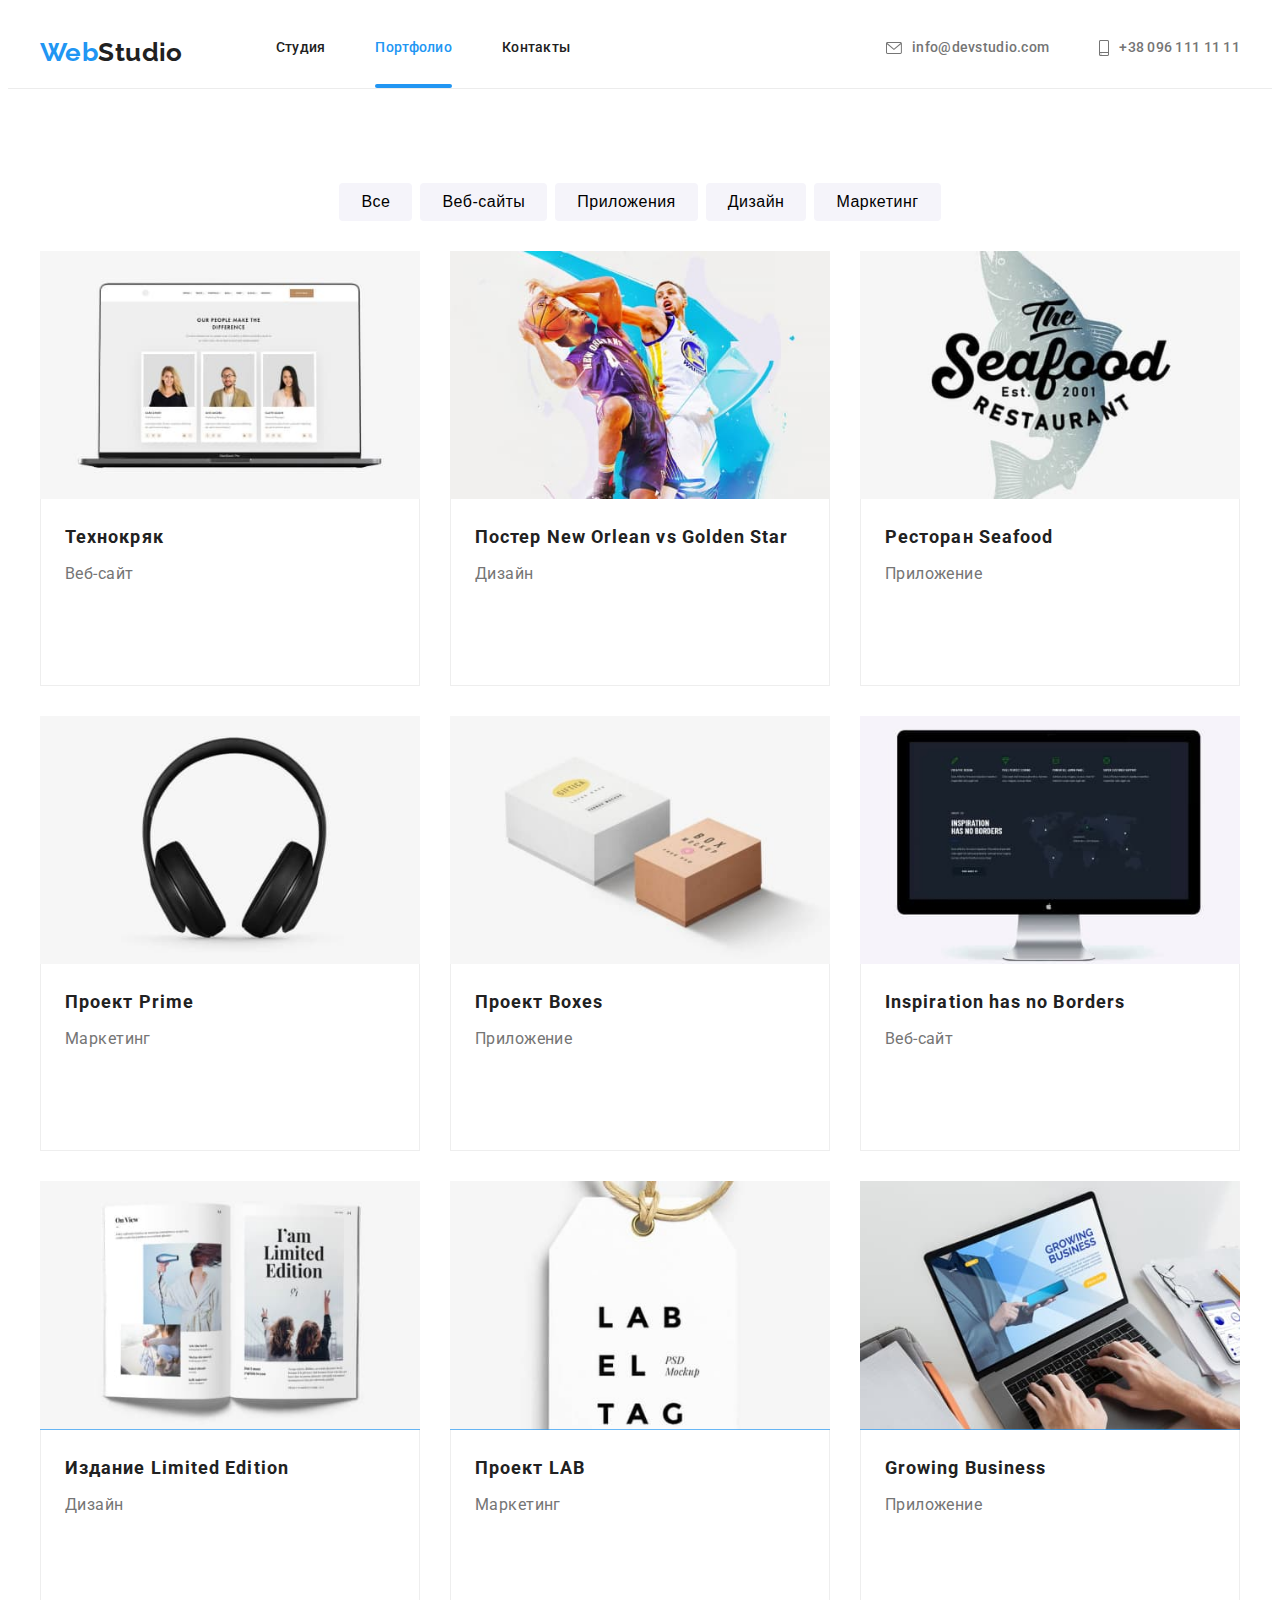
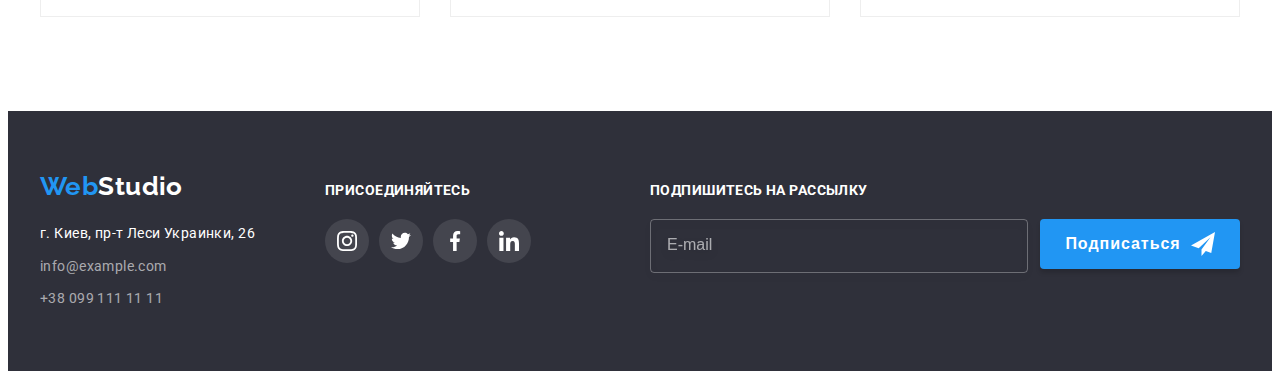
==== commit 165ce86b: "add final version" ====
--- a/portfolio.html
+++ b/portfolio.html
@@ -529,94 +529,97 @@
           </ul>
         </address>
       </div>
-    <!--<footer class="footer">
-      <div class="container">
-        <div class="address-container">
-          <a class="logo-footer link" href=""
-            >Web<span class="footer-studio">Studio</span></a
-          >
-          <address>
-            <ul class="footer-list list">
-              <li class="link">
-                <a
-                  class="footer-contacts adress link"
-                  href="https://www.bing.com/maps?osid=e393ab4b-404c-471a-ab9a-f0167a268daa&cp=50.4255~30.533493&lvl=16&imgid=5371cd0a-7fc5-4e6b-bb4b-21d235d7f3e2&v=2&sV=2&form=S00027"
-                  target="_blank"
-                  rel="noopener norefferer"
-                  >г. Киев, пр-т Леси Украинки, 26</a
-                >
+      <!--Footer--> 
+      <footer class="footer">
+        <div class="container">
+          <div class="address-container-wrapper">
+          <div class="address-container">
+            <a class="logo-footer link" href=""
+              >Web<span class="footer-studio">Studio</span></a
+            >
+            <address>
+              <ul class="footer-list list">
+                <li class="link">
+                  <a
+                    class="footer-contacts adress link"
+                    href="https://www.bing.com/maps?osid=e393ab4b-404c-471a-ab9a-f0167a268daa&cp=50.4255~30.533493&lvl=16&imgid=5371cd0a-7fc5-4e6b-bb4b-21d235d7f3e2&v=2&sV=2&form=S00027"
+                    target="_blank"
+                    rel="noopener norefferer"
+                    >г. Киев, пр-т Леси Украинки, 26</a
+                  >
+                </li>
+                <li class="link">
+                  <a
+                    class="footer-contacts mail link"
+                    href="mailto:info@example.com"
+                    >info@example.com</a
+                  >
+                </li>
+                <li>
+                  <a class="footer-contacts tel link" href="tel:+380991111111"
+                    >+38 099 111 11 11</a
+                  >
+                </li>
+              </ul>
+            </address>
+          </div>
+          <div class="footer-soc-container">
+            <h2 class="footer-header">присоединяйтесь</h2>
+            <ul class="footer-soc-list list">
+              <li class="footer-soc-item">
+                <a href="" class="footer-soc-link link">
+                  <svg class="footer-soc-icon" width="20" height="20">
+                    <use href="./images/icons.svg#icon-instagram"></use>
+                  </svg>
+                </a>
               </li>
-              <li class="link">
-                <a
-                  class="footer-contacts mail link"
-                  href="mailto:info@example.com"
-                  >info@example.com</a
-                >
+              <li class="footer-soc-item">
+                <a href="" class="footer-soc-link link"
+                  ><svg class="footer-soc-icon" width="20" height="20">
+                    <use href="./images/icons.svg#icon-twitter"></use>
+                  </svg>
+                </a>
               </li>
-              <li>
-                <a class="footer-contacts tel link" href="tel:+380991111111"
-                  >+38 099 111 11 11</a
-                >
+              <li class="footer-soc-item">
+                <a href="" class="footer-soc-link link">
+                  <svg class="footer-soc-icon" width="20" height="20">
+                    <use href="./images/icons.svg#icon-facebook"></use>
+                  </svg>
+                </a>
+              </li>
+              <li class="footer-soc-item">
+                <a href="" class="footer-soc-link link">
+                  <svg class="footer-soc-icon" width="20" height="20">
+                    <use href="./images/icons.svg#icon-linkedin"></use>
+                  </svg>
+                </a>
               </li>
             </ul>
-          </address>
+          </div>
         </div>
-        <div class="footer-soc-container">
-          <h2 class="footer-header">присоединяйтесь</h2>
-          <ul class="footer-soc-list list">
-            <li class="footer-soc-item">
-              <a href="" class="footer-soc-link link">
-                <svg class="footer-soc-icon" width="20" height="20">
-                  <use href="./images/icons.svg#icon-instagram"></use>
+          <div class="footer-mailing">
+            <h2 class="mailing-header">Подпишитесь на рассылку</h2>
+            <form class="mailing-form">
+              <label class="mailing-label" for="mail-name"> </label>
+              <input
+                type="email"
+                name="mail-name"
+                class="mailing-input"
+                required
+                id="mail-name"
+                placeholder="E-mail"
+                
+              />
+              <button class="mailing-button" type="submit">
+                Подписаться
+                <svg class="mailing-icon" width="24" height="24">
+                  <use href="./images/icons.svg#icon-telegram"></use>
                 </svg>
-              </a>
-            </li>
-            <li class="footer-soc-item">
-              <a href="" class="footer-soc-link link"
-                ><svg class="footer-soc-icon" width="20" height="20">
-                  <use href="./images/icons.svg#icon-twitter"></use>
-                </svg>
-              </a>
-            </li>
-            <li class="footer-soc-item">
-              <a href="" class="footer-soc-link link">
-                <svg class="footer-soc-icon" width="20" height="20">
-                  <use href="./images/icons.svg#icon-facebook"></use>
-                </svg>
-              </a>
-            </li>
-            <li class="footer-soc-item">
-              <a href="" class="footer-soc-link link">
-                <svg class="footer-soc-icon" width="20" height="20">
-                  <use href="./images/icons.svg#icon-linkedin"></use>
-                </svg>
-                 </a>
-            </li>
-          </ul>
+              </button>
+            </form>
+          </div>
         </div>
-        <div class="footer-mailing">
-          <h2 class="mailing-header">Подпишитесь на рассылку</h2>
-          <form class="mailing-form">
-            <label class="mailing-label" for="mail-name"> </label>
-            <input
-              type="email"
-              name="mail-name"
-              class="mailing-input"
-              required
-              id="mail-name"
-              placeholder="E-mail"
-              name="mail-name"
-            />
-            <button class="mailing-button" type="submit">
-              Подписаться
-              <svg class="mailing-icon" width="24" height="24">
-                <use href="./images/icons.svg#icon-telegram"></use>
-              </svg>
-            </button>
-          </form>
-        </div>
-      </div>
-    </footer>-->
+      </footer> 
     <script src="./js/menu.js"></script>
   </body>
 </html>
--- a/css/main.min.css
+++ b/css/main.min.css
@@ -1 +1 @@
-:root{--background-color: #ffffff;--accent-color: #2196f3;--dark-background: #2f303a;--tone-color: #f5f4fa;--text-color: #212121;--dark-text: #757575;--hover-button: #188ce8;--border-header-color: #ececec;--collection-color: #eeeeee;--soc-icon: #afb1b8}.visually-hidden{position:absolute;width:1px;height:1px;margin:-1px;border:0;padding:0;white-space:nowrap;clip-path:inset(100%);clip:rect(0 0 0 0);overflow:hidden}p,h1,h2,h3{margin:0}ul{margin:0;padding-left:0}.link{text-decoration:none}.list{list-style:none;padding:0;margin:0}img{display:block;max-width:100%;height:auto;width:100%}body{background-color:var(--backgroud-color);color:var(--text-color);font-family:"Roboto",Verdana,sans-serif;font-size:14px;letter-spacing:.03em}.container{width:100%;padding:0 15px;margin:0 auto}@media screen and (min-width: 480px){.container{max-width:480px}}@media screen and (min-width: 768px){.container{max-width:768px}}@media screen and (min-width: 1200px){.container{max-width:1200px}}.header{background-color:var(--background-color);border-bottom:1px solid var(--border-header-color);align-items:center}.header .container{display:flex;align-items:center}.nav{display:flex}.nav__logo{display:block;padding:16px 0 16px 0;color:var(--text-color);font-family:"Raleway",sans-serif;font-weight:700;font-size:24px;line-height:1.17;text-decoration:none}@media screen and (min-width: 768px){.nav__logo{margin-right:88px}}@media screen and (min-width: 1200px){.nav__logo{padding-top:24px;margin-right:93px;font-size:26px;line-height:1.19}}.web{color:var(--accent-color)}.menu{display:none;flex-wrap:wrap;gap:50px}.menu .current::after{content:"";position:absolute;display:block;width:100%;height:4px;left:0;bottom:0;background-color:var(--accent-color);border-radius:2px}@media screen and (min-width: 768px){.menu{display:flex}}@media screen and (min-width: 1200px){.menu{display:flex}}.menu__link{display:block;color:var(--text-color);font-weight:500;line-height:1.14;letter-spacing:.02em;padding-top:32px;padding-bottom:32px;transition:color 250ms cubic-bezier(0.4, 0, 0.2, 1);position:relative}.menu__link:hover,.menu__link:focus{color:var(--accent-color)}.contact{display:none;margin-left:auto}@media screen and (min-width: 768px){.contact{display:flex;flex-direction:column;gap:10px}}@media screen and (min-width: 1200px){.contact{display:flex;flex-direction:row;flex-wrap:wrap;gap:50px}}.contact__link{font-size:12px;font-weight:500;line-height:1.17;letter-spacing:.02em;padding-top:32px;padding-bottom:32px;margin-left:auto;color:var(--dark-text);transition:color 250ms cubic-bezier(0.4, 0, 0.2, 1)}.contact__link:hover,.contact__link:focus{color:var(--accent-color)}@media screen and (min-width: 1200px){.contact__link{display:flex;align-items:center;justify-content:center;font-size:14px;line-height:1.14}}.contact__mail{fill:currentColor;margin-right:8px;width:14px;height:10px}@media screen and (min-width: 1200px){.contact__mail{margin-right:10px;width:16px;height:12px}}.contact__tel{fill:currentColor;margin-right:8px;width:10px;height:14px}@media screen and (min-width: 1200px){.contact__tel{margin-right:10px;height:16px}}.open-btn{display:block;margin-left:auto;width:40px;height:40px;background-color:var(--background-color);border:none;fill:var(--text-color);align-items:center;transition:fill 250ms cubic-bezier(0.4, 0, 0.2, 1)}.open-btn:hover,.open-btn:focus{fill:var(--accent-color)}@media screen and (min-width: 768px){.open-btn{display:none}}@media screen and (min-width: 1200px){.open-btn{display:none}}.mob-menu{position:fixed;z-index:2;background-color:var(--background-color);top:0;left:0;width:100vw;height:100vh;padding:21px 83px 48px 40px;display:flex;flex-direction:column;height:100%;justify-content:space-between;overflow:auto}.close-btn{position:absolute;right:8px;top:8px;display:flex;align-items:center;justify-content:center;width:40px;height:40px;border:none;cursor:pointer;background-color:var(--background-color);margin-bottom:8px;transition:fill 250ms cubic-bezier(0.4, 0, 0.2, 1)}.close-btn:hover,.close-btn:focus{fill:var(--accent-color)}.mob-menu__link{color:var(--text-color);font-weight:500;font-size:40px;line-height:1.17;letter-spacing:.02em;transition:color 250ms cubic-bezier(0.4, 0, 0.2, 1)}.mob-menu__link:hover,.mob-menu__link:focus{color:var(--accent-color)}.mob-menu__item:not(:last-child){margin-bottom:32px}.mob-menu__tel{display:block;font-weight:500;font-size:34px;line-height:1.18;letter-spacing:.02em;color:var(--accent-color);margin-top:306px;margin-bottom:32px}.mob-menu__mail{display:block;font-weight:500;font-size:24px;line-height:1.17;letter-spacing:.02em;color:var(--dark-text);margin-bottom:64px}.mob-menu__soc{display:flex;flex-wrap:wrap}.mob-menu__soc-link{display:inline;font-weight:500;font-size:17px;line-height:1.22;letter-spacing:.02em;color:var(--accent-color);text-decoration:none;padding:10px 0}.mob-menu__soc-item:not(:first-child){margin-left:10px}.mob-menu__soc-item:not(:last-child):after{content:"";border-left:1px solid rgba(33,33,33,.2);margin-left:10px}.current{color:var(--accent-color)}.hero{background-color:var(--dark-background);text-align:center;padding:118px 0 118px 0;background-image:linear-gradient(rgba(47, 48, 58, 0.4), rgba(47, 48, 58, 0.4)),url(../images/background_mobile.jpg);background-position:center;background-repeat:no-repeat;background-size:cover;max-width:480px;height:400px;margin:auto}@media(min-device-pixel-ratio: 2),(min-resolution: 192dpi),(min-resolution: 2dppx){.hero{background-image:linear-gradient(rgba(47, 48, 58, 0.4), rgba(47, 48, 58, 0.4)),url(../images/mobile2x.jpg)}}@media screen and (min-width: 768px){.hero{max-width:768px;background-image:linear-gradient(rgba(47, 48, 58, 0.4), rgba(47, 48, 58, 0.4)),url(../images/background_tablet.jpg)}}@media screen and (min-width: 768px)and (min-device-pixel-ratio: 2),screen and (min-width: 768px)and (min-resolution: 192dpi),screen and (min-width: 768px)and (min-resolution: 2dppx){.hero{background-image:linear-gradient(rgba(47, 48, 58, 0.4), rgba(47, 48, 58, 0.4)),url(../images/tablet2x.jpg)}}@media screen and (min-width: 1200px){.hero{padding-top:200px;padding-bottom:200px;max-width:1600px;height:600px;background-image:linear-gradient(rgba(47, 48, 58, 0.4), rgba(47, 48, 58, 0.4)),url(../images/background.jpg)}}@media screen and (min-width: 1200px)and (min-device-pixel-ratio: 2),screen and (min-width: 1200px)and (min-resolution: 192dpi),screen and (min-width: 1200px)and (min-resolution: 2dppx){.hero{background-image:linear-gradient(rgba(47, 48, 58, 0.4), rgba(47, 48, 58, 0.4)),url(../images/desktop2x.jpg)}}.hero-title{color:var(--background-color);font-weight:900;font-size:26px;line-height:1.61;letter-spacing:.06em;text-transform:uppercase;max-width:360px;margin:0 auto}@media screen and (min-width: 1200px){.hero-title{font-size:44px;line-height:1.36;max-width:696px}}.hero-button{color:var(--background-color);background-color:var(--accent-color);cursor:pointer;font-weight:700;font-size:16px;line-height:1.87;display:inline-block;align-items:center;letter-spacing:.06em;border-radius:4px;padding:10px 32px;min-width:200px;border:none;margin-top:30px;transition:background-color 250ms cubic-bezier(0.4, 0, 0.2, 1)}.hero-button:hover,.hero-button:focus{background-color:var(--hover-button)}.features{padding-top:60px;padding-bottom:60px}@media screen and (min-width: 1200px){.features{padding-top:94px;padding-bottom:94px}}.container .features-list{display:flex;flex-wrap:wrap;gap:30px;width:100%}@media screen and (min-width: 768px){.features-item{width:calc((100% - 30px)/2)}}@media screen and (min-width: 1200px){.features-item{width:calc((100% - 90px)/4)}}.features-heading{display:flex;justify-content:center;align-items:center;font-size:14px;font-weight:700;line-height:1.14;text-transform:uppercase;margin-bottom:10px}@media screen and (min-width: 1200px){.features-heading{display:inline-block}}.features-paragraph{color:var(--dark-text);line-height:1.71}.about-icon-wrap{display:flex;width:100%;height:120px;justify-content:center;align-items:center;border-radius:4px;background-color:var(--tone-color);margin-bottom:30px}.employment{padding-bottom:94px;display:none}@media screen and (min-width: 1200px){.employment{display:block}}.employment-title{font-weight:700;font-size:36px;line-height:1.16;text-align:center;margin-bottom:50px}.employment-list{display:flex}.employment-list__item{position:relative}.employment-list__item+.employment-list__item{margin-left:30px}.employment-list__name{display:flex;justify-content:center;align-items:center;font-weight:700;font-size:14px;line-height:1.14;text-align:center;text-transform:uppercase;height:70px;width:100%;position:absolute;color:var(--background-color);background-color:rgba(47,48,58,.8);bottom:0}.team{background-color:var(--tone-color);padding-bottom:60px}.team-list{background-color:var(--tone-color);display:flex;flex-wrap:wrap;gap:30px}.team-item{width:100%}@media screen and (min-width: 768px){.team-item{width:calc((100% - 30px)/2)}}@media screen and (min-width: 1200px){.team-item{width:calc((100% - 90px)/4)}}.team-header{padding:60px 0 30px 0;font-weight:700;font-size:28px;line-height:1.18;text-align:center}@media screen and (min-width: 1200px){.team-header{padding:94px 0 50px 0;font-size:36px;line-height:1.16}}.team-name{font-weight:500;font-size:16px;line-height:1.19;text-align:center;margin-bottom:10px}.team-paragraph{color:var(--dark-text);font-size:16px;line-height:1.19;text-align:center;margin-bottom:16px}.team-container{background-color:var(--background-color);box-shadow:0px 1px 3px rgba(0,0,0,.12),0px 1px 1px rgba(0,0,0,.14),0px 2px 1px rgba(0,0,0,.2);border-radius:0px 0px 4px 4px;padding-top:30px;padding-bottom:24px}@media screen and (min-width: 1200px){.team-container{padding-bottom:30px}}.masters-soc-list{display:flex;justify-content:center}.masters-soc-list .masters-soc-item:not(:last-child){margin-right:10px}.masters-soc-item{width:44px;height:44px}.masters-soc-link{display:flex;align-items:center;justify-content:center;width:100%;height:100%;border-radius:50%;fill:var(--soc-icon);transition:background-color 250ms cubic-bezier(0.4, 0, 0.2, 1),fill 250ms cubic-bezier(0.4, 0, 0.2, 1)}.masters-soc-link:hover,.masters-soc-link:focus{background-color:var(--accent-color);fill:var(--background-color)}.clients{padding:60px 0}@media screen and (min-width: 1200px){.clients{padding:94px 0}}.clients .link{display:flex;width:210px;height:92px;justify-content:center;align-items:center;border:1px solid var(--soc-icon);border-radius:4px;color:var(--soc-icon);transition:color 250ms cubic-bezier(0.4, 0, 0.2, 1),border-color 250ms cubic-bezier(0.4, 0, 0.2, 1)}@media screen and (min-width: 1200px){.clients .link{width:170px}}.clients .link:hover,.clients .link:focus{border-color:var(--accent-color);color:var(--accent-color)}.clients-title{font-size:28px;line-height:1.18;text-align:center;margin-bottom:30px}@media screen and (min-width: 1200px){.clients-title{font-size:36px;line-height:1.67;margin-bottom:50px}}.clients-list{display:flex;flex-wrap:wrap;gap:30px;justify-content:center}.clients-icon{fill:currentColor}.portfolio{padding-top:60px}@media screen and (min-width: 1200px){.portfolio{padding-top:94px}}.button-item{background-color:var(--tone-color);cursor:pointer;border:none;font-weight:500;font-size:16px;line-height:1.62;text-align:center;letter-spacing:.03em;border-radius:4px;padding:6px 22px;display:inline-block;transition:color 250ms cubic-bezier(0.4, 0, 0.2, 1),background-color 250ms cubic-bezier(0.4, 0, 0.2, 1),box-shadow 250ms cubic-bezier(0.4, 0, 0.2, 1)}.button-item:hover,.button-item:focus{color:var(--background-color);background-color:var(--accent-color);box-shadow:0px 3px 1px rgba(0,0,0,.1),0px 1px 2px rgba(0,0,0,.08),0px 2px 2px rgba(0,0,0,.12)}.button-list{display:flex;flex-wrap:wrap;gap:8px;margin-bottom:40px}@media screen and (min-width: 768px){.button-list{margin-bottom:30px;justify-content:center}}@media screen and (min-width: 1200px){.button-list{margin:bottom 50%;justify-content:center}}.collection{display:flex;flex-wrap:wrap;margin-top:-30px;margin-left:-30px}.collection-item{flex-basis:calc(100% - 30px);margin-left:30px;margin-top:30px}@media screen and (min-width: 768px){.collection-item{flex-basis:calc(50% - 30px)}}@media screen and (min-width: 1200px){.collection-item{flex-basis:calc(33.3333333333% - 30px)}}.collection-description{padding:20px 20px;padding:20px 24px;border:1px solid #eee;border-top:none}@media screen and (min-width: 768px){.collection-description{height:146px}}.img-cover{position:relative;overflow:hidden}.project-description{width:402px;font-size:18px;line-height:1.55;color:var(--background-color)}@media screen and (min-width: 768px){.project-description{width:306px}}@media screen and (min-width: 1200px){.project-description{width:322px}}.description-cover{display:flex;justify-content:center;align-items:center;position:absolute;top:0;height:100%;width:100%;background-color:rgba(33,150,243,.9);transform:translateY(100%);transition:transform 250ms cubic-bezier(0.4, 0, 0.2, 1)}.portfolio-link:hover .description-cover,.portfolio-link:focus .description-cover{transform:translateY(0)}.collection-title{color:var(--text-color);font-size:18px;line-height:2;letter-spacing:.06em}.collection-text{margin-top:4px;font-size:16px;line-height:1.88;color:var(--dark-text)}.collection-image{display:block;width:100%}.collection{padding-bottom:94px}.portfolio-link{display:block;transition:box-shadow 250ms cubic-bezier(0.4, 0, 0.2, 1),1px 4px 6px rgba(0,0,0,.16) cubic-bezier(0.4, 0, 0.2, 1)}.portfolio-link:hover,.portfolio-link:focus{box-shadow:0px 1px 1px rgba(0,0,0,.12),0px 4px 4px rgba(0,0,0,.06),1px 4px 6px rgba(0,0,0,.16)}.footer{background-color:var(--dark-background);padding:60px 0}.footer .container{display:flex}.logo-footer{display:block;color:var(--accent-color);font-family:"Raleway",sans-serif;font-weight:700;font-size:26px;line-height:1.19;margin-bottom:20px}.footer-studio{color:var(--background-color)}.footer-contacts{font-style:normal;line-height:1.71;transition:color 250ms cubic-bezier(0.4, 0, 0.2, 1)}.footer-contacts:hover,.footer-contacts:focus{color:var(--accent-color)}.adress{color:var(--background-color)}.mail,.tel{color:rgba(255,255,255,.6)}.footer-list .link:not(:last-child){margin-bottom:9px}.footer-header{font-weight:700;font-size:14px;line-height:1.14;letter-spacing:.03em;text-transform:uppercase;color:var(--background-color);margin-bottom:20px}.footer-soc-list{display:flex;justify-content:center}.footer-soc-list .footer-soc-item:not(:last-child){margin-right:10px}.footer-soc-item{width:44px;height:44px}.footer-soc-link{display:flex;align-items:center;justify-content:center;width:100%;height:100%;border-radius:50%;fill:var(--background-color);background-color:rgba(255,255,255,.1);transition:background-color 250ms cubic-bezier(0.4, 0, 0.2, 1)}.footer-soc-link:hover,.footer-soc-link:focus{background-color:var(--accent-color)}.address-container{margin-right:70px}.footer-soc-container{margin-right:auto}.mailing-form{display:flex;align-items:flex-end}.mailing-header{font-weight:700;font-size:14px;line-height:1.14;letter-spacing:.03em;text-transform:uppercase;color:var(--background-color);margin-bottom:20px}.mailing-input{min-width:358px;height:50px;border:1px solid rgba(255,255,255,.3);filter:drop-shadow(0px 4px 4px rgba(0, 0, 0, 0.15));border-radius:4px;background-color:rgba(0,0,0,0);outline:rgba(0,0,0,0);color:var(--background-color);padding-left:16px}.mailing-input::placeholder{font-weight:400;font-size:16px;line-height:1.25;color:rgba(255,255,255,.6)}.mailing-button{width:200px;height:50px;font-weight:700;font-size:16px;line-height:1.87;letter-spacing:.06em;box-shadow:0px 4px 4px rgba(0,0,0,.15);border-radius:4px;background-color:var(--accent-color);margin-left:12px;border:none;color:var(--background-color);fill:var(--background-color);display:flex;align-items:center;justify-content:center;cursor:pointer}.mailing-icon{margin-left:10px}.backdrop{position:fixed;top:0;left:0;width:100%;height:100%;background-color:rgba(0,0,0,.2);transition:opacity 350ms cubic-bezier(0.4, 0, 0.2, 1),visibility 350ms cubic-bezier(0.4, 0, 0.2, 1)}.modal{position:absolute;top:50%;left:50%;width:320px;height:609px;transform:translate(-50%, -50%) scale(1);background-color:var(--background-color);box-shadow:0px 1px 3px rgba(0,0,0,.12),0px 1px 1px rgba(0,0,0,.14),0px 2px 1px rgba(0,0,0,.2);border-radius:4px;transition:transform 250ms cubic-bezier(0.4, 0, 0.2, 1);padding:40px}@media screen and (min-width: 480px){.modal{width:450px;height:609px}}@media screen and (min-width: 1200px){.modal{width:528px;height:581px}}.backdrop.is-hidden .modal{transform:translate(-50%, -50%) scale(0)}.modal-close-button{position:absolute;right:8px;top:8px;display:flex;align-items:center;justify-content:center;width:30px;height:30px;border-radius:50%;border:1px solid rgba(0,0,0,.1);cursor:pointer;background-color:var(--background-color)}.close-icon{transition:fill 250ms cubic-bezier(0.4, 0, 0.2, 1)}.close-icon:hover,.close-icon:focus{fill:var(--accent-color)}.is-hidden{opacity:0;visibility:hidden;pointer-events:none}.modal-title{font-weight:700;font-size:20px;line-height:1.5;text-align:center;margin-bottom:12px}@media screen and (min-width: 1200px){.modal-title{line-height:1.15}}.modal-field{margin-bottom:10px}.modal-input{border:1px solid rgba(33,33,33,.2);border-radius:4px;width:100%;height:40px;background-color:rgba(0,0,0,0);padding-left:42px;outline:rgba(0,0,0,0);transition:border-color 250ms cubic-bezier(0.4, 0, 0.2, 1)}.modal-input:focus{border-color:var(--accent-color)}.input-icon{transition:fill 250ms cubic-bezier(0.4, 0, 0.2, 1)}.modal-input:focus+.input-icon{fill:var(--accent-color)}.modal-text{width:100%;height:120px;border:1px solid rgba(33,33,33,.2);border-radius:4px;padding:12px 16px;resize:none;outline:rgba(0,0,0,0);transition:border-color 250ms cubic-bezier(0.4, 0, 0.2, 1)}.modal-text:focus{border-color:var(--accent-color)}.modal-text::placeholder{font-size:12px;line-height:.86;letter-spacing:.01em;color:rgba(117,117,117,.5)}.modal-label{display:block;font-weight:400;font-size:12px;line-height:1.17;letter-spacing:.01em;color:var(--dark-text);margin-bottom:4px}.input-wrap{position:relative}.input-icon{position:absolute;left:12px;top:50%;transform:translateY(-50%)}.check-text{font-weight:400;font-size:7px;line-height:1.17;color:var(--dark-text);display:flex;align-items:center}@media screen and (min-width: 480px){.check-text{font-size:12px}}@media screen and (min-width: 1200px){.check-text{font-size:14px;line-height:1.71}}.check-text a{color:var(--accent-color)}.check-text span{width:16px;height:15px;border:1pt solid var(--text-color);border-radius:2px;margin-right:8px;display:flex;align-items:center;justify-content:center}.input-check:checked+.check-text span{background-color:var(--accent-color);border:none}.check-icon{fill:rgba(0,0,0,0)}.input-check:checked+.check-text .check-icon{fill:var(--background-color)}.modal-btn{display:block;color:var(--background-color);background-color:var(--accent-color);cursor:pointer;font-weight:700;font-size:16px;line-height:1.87;box-shadow:0px 4px 4px rgba(0,0,0,.15);align-items:center;letter-spacing:.06em;border-radius:4px;padding:10px 55px;min-width:200px;margin:0 auto;border:1px solid;transition:background-color 250ms cubic-bezier(0.4, 0, 0.2, 1)}.modal-btn:hover,.modal-btn:focus{background-color:var(--hover-button)}.modal-agreement{display:flex;justify-content:center;align-items:center;margin-top:20px;margin-bottom:30px}/*# sourceMappingURL=main.min.css.map */+:root{--background-color: #ffffff;--accent-color: #2196f3;--dark-background: #2f303a;--tone-color: #f5f4fa;--text-color: #212121;--dark-text: #757575;--hover-button: #188ce8;--border-header-color: #ececec;--collection-color: #eeeeee;--soc-icon: #afb1b8}.visually-hidden{position:absolute;width:1px;height:1px;margin:-1px;border:0;padding:0;white-space:nowrap;clip-path:inset(100%);clip:rect(0 0 0 0);overflow:hidden}p,h1,h2,h3{margin:0}ul{margin:0;padding-left:0}.link{text-decoration:none}.list{list-style:none;padding:0;margin:0}img{display:block;max-width:100%;height:auto;width:100%}body{background-color:var(--backgroud-color);color:var(--text-color);font-family:"Roboto",Verdana,sans-serif;font-size:14px;letter-spacing:.03em}.container{width:100%;padding:0 15px;margin:0 auto}@media screen and (min-width: 480px){.container{max-width:480px}}@media screen and (min-width: 768px){.container{max-width:768px}}@media screen and (min-width: 1200px){.container{max-width:1200px}}.header{background-color:var(--background-color);border-bottom:1px solid var(--border-header-color);align-items:center}.header .container{display:flex;align-items:center}.nav{display:flex}.nav__logo{display:block;padding:16px 0 16px 0;color:var(--text-color);font-family:"Raleway",sans-serif;font-weight:700;font-size:24px;line-height:1.17;text-decoration:none}@media screen and (min-width: 768px){.nav__logo{margin-right:88px}}@media screen and (min-width: 1200px){.nav__logo{padding-top:24px;margin-right:93px;font-size:26px;line-height:1.19}}.web{color:var(--accent-color)}.menu{display:none;flex-wrap:wrap;gap:50px}.menu .current::after{content:"";position:absolute;display:block;width:100%;height:4px;left:0;bottom:0;background-color:var(--accent-color);border-radius:2px}@media screen and (min-width: 768px){.menu{display:flex}}@media screen and (min-width: 1200px){.menu{display:flex}}.menu__link{display:block;color:var(--text-color);font-weight:500;line-height:1.14;letter-spacing:.02em;padding-top:32px;padding-bottom:32px;transition:color 250ms cubic-bezier(0.4, 0, 0.2, 1);position:relative}.menu__link:hover,.menu__link:focus{color:var(--accent-color)}.contact{display:none;margin-left:auto}@media screen and (min-width: 768px){.contact{display:flex;flex-direction:column;gap:10px}}@media screen and (min-width: 1200px){.contact{display:flex;flex-direction:row;flex-wrap:wrap;gap:50px}}.contact__link{font-size:12px;font-weight:500;line-height:1.17;letter-spacing:.02em;padding-top:32px;padding-bottom:32px;margin-left:auto;color:var(--dark-text);transition:color 250ms cubic-bezier(0.4, 0, 0.2, 1)}.contact__link:hover,.contact__link:focus{color:var(--accent-color)}@media screen and (min-width: 1200px){.contact__link{display:flex;align-items:center;justify-content:center;font-size:14px;line-height:1.14}}.contact__mail{fill:currentColor;margin-right:8px;width:14px;height:10px}@media screen and (min-width: 1200px){.contact__mail{margin-right:10px;width:16px;height:12px}}.contact__tel{fill:currentColor;margin-right:8px;width:10px;height:14px}@media screen and (min-width: 1200px){.contact__tel{margin-right:10px;height:16px}}.open-btn{display:block;margin-left:auto;width:40px;height:40px;background-color:var(--background-color);border:none;fill:var(--text-color);align-items:center;transition:fill 250ms cubic-bezier(0.4, 0, 0.2, 1)}.open-btn:hover,.open-btn:focus{fill:var(--accent-color)}@media screen and (min-width: 768px){.open-btn{display:none}}@media screen and (min-width: 1200px){.open-btn{display:none}}.mob-menu{position:fixed;z-index:2;background-color:var(--background-color);top:0;left:0;width:100vw;height:100vh;padding:21px 83px 48px 40px;display:flex;flex-direction:column;height:100%;justify-content:space-between;overflow:auto}.close-btn{position:absolute;right:8px;top:8px;display:flex;align-items:center;justify-content:center;width:40px;height:40px;border:none;cursor:pointer;background-color:var(--background-color);margin-bottom:8px;transition:fill 250ms cubic-bezier(0.4, 0, 0.2, 1)}.close-btn:hover,.close-btn:focus{fill:var(--accent-color)}.mob-menu__link{color:var(--text-color);font-weight:500;font-size:40px;line-height:1.17;letter-spacing:.02em;transition:color 250ms cubic-bezier(0.4, 0, 0.2, 1)}.mob-menu__link:hover,.mob-menu__link:focus{color:var(--accent-color)}.mob-menu__item:not(:last-child){margin-bottom:32px}.mob-menu__tel{display:block;font-weight:500;font-size:34px;line-height:1.18;letter-spacing:.02em;color:var(--accent-color);margin-top:306px;margin-bottom:32px}.mob-menu__mail{display:block;font-weight:500;font-size:24px;line-height:1.17;letter-spacing:.02em;color:var(--dark-text);margin-bottom:64px}.mob-menu__soc{display:flex;flex-wrap:wrap}.mob-menu__soc-link{display:inline;font-weight:500;font-size:17px;line-height:1.22;letter-spacing:.02em;color:var(--accent-color);text-decoration:none;padding:10px 0}.mob-menu__soc-item:not(:first-child){margin-left:10px}.mob-menu__soc-item:not(:last-child):after{content:"";border-left:1px solid rgba(33,33,33,.2);margin-left:10px}.current{color:var(--accent-color)}.hero{background-color:var(--dark-background);text-align:center;padding:118px 0 118px 0;background-image:linear-gradient(rgba(47, 48, 58, 0.4), rgba(47, 48, 58, 0.4)),url(../images/background_mobile.jpg);background-position:center;background-repeat:no-repeat;background-size:cover;max-width:480px;height:400px;margin:auto}@media(min-device-pixel-ratio: 2),(min-resolution: 192dpi),(min-resolution: 2dppx){.hero{background-image:linear-gradient(rgba(47, 48, 58, 0.4), rgba(47, 48, 58, 0.4)),url(../images/mobile2x.jpg)}}@media screen and (min-width: 768px){.hero{max-width:768px;background-image:linear-gradient(rgba(47, 48, 58, 0.4), rgba(47, 48, 58, 0.4)),url(../images/background_tablet.jpg)}}@media screen and (min-width: 768px)and (min-device-pixel-ratio: 2),screen and (min-width: 768px)and (min-resolution: 192dpi),screen and (min-width: 768px)and (min-resolution: 2dppx){.hero{background-image:linear-gradient(rgba(47, 48, 58, 0.4), rgba(47, 48, 58, 0.4)),url(../images/tablet2x.jpg)}}@media screen and (min-width: 1200px){.hero{padding-top:200px;padding-bottom:200px;max-width:1600px;height:600px;background-image:linear-gradient(rgba(47, 48, 58, 0.4), rgba(47, 48, 58, 0.4)),url(../images/background.jpg)}}@media screen and (min-width: 1200px)and (min-device-pixel-ratio: 2),screen and (min-width: 1200px)and (min-resolution: 192dpi),screen and (min-width: 1200px)and (min-resolution: 2dppx){.hero{background-image:linear-gradient(rgba(47, 48, 58, 0.4), rgba(47, 48, 58, 0.4)),url(../images/desktop2x.jpg)}}.hero-title{color:var(--background-color);font-weight:900;font-size:26px;line-height:1.61;letter-spacing:.06em;text-transform:uppercase;max-width:360px;margin:0 auto}@media screen and (min-width: 1200px){.hero-title{font-size:44px;line-height:1.36;max-width:696px}}.hero-button{color:var(--background-color);background-color:var(--accent-color);cursor:pointer;font-weight:700;font-size:16px;line-height:1.87;display:inline-block;align-items:center;letter-spacing:.06em;border-radius:4px;padding:10px 32px;min-width:200px;border:none;margin-top:30px;transition:background-color 250ms cubic-bezier(0.4, 0, 0.2, 1)}.hero-button:hover,.hero-button:focus{background-color:var(--hover-button)}.features{padding-top:60px;padding-bottom:60px}@media screen and (min-width: 1200px){.features{padding-top:94px;padding-bottom:94px}}.container .features-list{display:flex;flex-wrap:wrap;gap:30px;width:100%}@media screen and (min-width: 768px){.features-item{width:calc((100% - 30px)/2)}}@media screen and (min-width: 1200px){.features-item{width:calc((100% - 90px)/4)}}.features-heading{display:flex;justify-content:center;align-items:center;font-size:14px;font-weight:700;line-height:1.14;text-transform:uppercase;margin-bottom:10px}@media screen and (min-width: 1200px){.features-heading{display:inline-block}}.features-paragraph{color:var(--dark-text);line-height:1.71}.about-icon-wrap{display:flex;width:100%;height:120px;justify-content:center;align-items:center;border-radius:4px;background-color:var(--tone-color);margin-bottom:30px}.employment{padding-bottom:94px;display:none}@media screen and (min-width: 1200px){.employment{display:block}}.employment-title{font-weight:700;font-size:36px;line-height:1.16;text-align:center;margin-bottom:50px}.employment-list{display:flex}.employment-list__item{position:relative}.employment-list__item+.employment-list__item{margin-left:30px}.employment-list__name{display:flex;justify-content:center;align-items:center;font-weight:700;font-size:14px;line-height:1.14;text-align:center;text-transform:uppercase;height:70px;width:100%;position:absolute;color:var(--background-color);background-color:rgba(47,48,58,.8);bottom:0}.team{background-color:var(--tone-color);padding-bottom:60px}.team-list{background-color:var(--tone-color);display:flex;flex-wrap:wrap;gap:30px}.team-item{width:100%}@media screen and (min-width: 768px){.team-item{width:calc((100% - 30px)/2)}}@media screen and (min-width: 1200px){.team-item{width:calc((100% - 90px)/4)}}.team-header{padding:60px 0 30px 0;font-weight:700;font-size:28px;line-height:1.18;text-align:center}@media screen and (min-width: 1200px){.team-header{padding:94px 0 50px 0;font-size:36px;line-height:1.16}}.team-name{font-weight:500;font-size:16px;line-height:1.19;text-align:center;margin-bottom:10px}.team-paragraph{color:var(--dark-text);font-size:16px;line-height:1.19;text-align:center;margin-bottom:16px}.team-container{background-color:var(--background-color);box-shadow:0px 1px 3px rgba(0,0,0,.12),0px 1px 1px rgba(0,0,0,.14),0px 2px 1px rgba(0,0,0,.2);border-radius:0px 0px 4px 4px;padding-top:30px;padding-bottom:24px}@media screen and (min-width: 1200px){.team-container{padding-bottom:30px}}.masters-soc-list{display:flex;justify-content:center}.masters-soc-list .masters-soc-item:not(:last-child){margin-right:10px}.masters-soc-item{width:44px;height:44px}.masters-soc-link{display:flex;align-items:center;justify-content:center;width:100%;height:100%;border-radius:50%;fill:var(--soc-icon);transition:background-color 250ms cubic-bezier(0.4, 0, 0.2, 1),fill 250ms cubic-bezier(0.4, 0, 0.2, 1)}.masters-soc-link:hover,.masters-soc-link:focus{background-color:var(--accent-color);fill:var(--background-color)}.clients{padding:60px 0}@media screen and (min-width: 1200px){.clients{padding:94px 0}}.clients .link{display:flex;width:210px;height:92px;justify-content:center;align-items:center;border:1px solid var(--soc-icon);border-radius:4px;color:var(--soc-icon);transition:color 250ms cubic-bezier(0.4, 0, 0.2, 1),border-color 250ms cubic-bezier(0.4, 0, 0.2, 1)}@media screen and (min-width: 1200px){.clients .link{width:170px}}.clients .link:hover,.clients .link:focus{border-color:var(--accent-color);color:var(--accent-color)}.clients-title{font-size:28px;line-height:1.18;text-align:center;margin-bottom:30px}@media screen and (min-width: 1200px){.clients-title{font-size:36px;line-height:1.67;margin-bottom:50px}}.clients-list{display:flex;flex-wrap:wrap;gap:30px;justify-content:center}.clients-icon{fill:currentColor}.portfolio{padding-top:60px}@media screen and (min-width: 1200px){.portfolio{padding-top:94px}}.button-item{background-color:var(--tone-color);cursor:pointer;border:none;font-weight:500;font-size:16px;line-height:1.62;text-align:center;letter-spacing:.03em;border-radius:4px;padding:6px 22px;display:inline-block;transition:color 250ms cubic-bezier(0.4, 0, 0.2, 1),background-color 250ms cubic-bezier(0.4, 0, 0.2, 1),box-shadow 250ms cubic-bezier(0.4, 0, 0.2, 1)}.button-item:hover,.button-item:focus{color:var(--background-color);background-color:var(--accent-color);box-shadow:0px 3px 1px rgba(0,0,0,.1),0px 1px 2px rgba(0,0,0,.08),0px 2px 2px rgba(0,0,0,.12)}.button-list{display:flex;flex-wrap:wrap;gap:8px;margin-bottom:40px}@media screen and (min-width: 768px){.button-list{margin-bottom:30px;justify-content:center}}@media screen and (min-width: 1200px){.button-list{margin:bottom 50%;justify-content:center}}.collection{display:flex;flex-wrap:wrap;margin-top:-30px;margin-left:-30px}.collection-item{flex-basis:calc(100% - 30px);margin-left:30px;margin-top:30px}@media screen and (min-width: 768px){.collection-item{flex-basis:calc(50% - 30px)}}@media screen and (min-width: 1200px){.collection-item{flex-basis:calc(33.3333333333% - 30px)}}.collection-description{padding:20px 20px;padding:20px 24px;border:1px solid #eee;border-top:none}@media screen and (min-width: 768px){.collection-description{height:146px}}.img-cover{position:relative;overflow:hidden}.project-description{width:402px;font-size:18px;line-height:1.55;color:var(--background-color)}@media screen and (min-width: 768px){.project-description{width:306px}}@media screen and (min-width: 1200px){.project-description{width:322px}}.description-cover{display:flex;justify-content:center;align-items:center;position:absolute;top:0;height:100%;width:100%;background-color:rgba(33,150,243,.9);transform:translateY(100%);transition:transform 250ms cubic-bezier(0.4, 0, 0.2, 1)}.portfolio-link:hover .description-cover,.portfolio-link:focus .description-cover{transform:translateY(0)}.collection-title{color:var(--text-color);font-size:18px;line-height:2;letter-spacing:.06em}.collection-text{margin-top:4px;font-size:16px;line-height:1.88;color:var(--dark-text)}.collection-image{display:block;width:100%}.collection{padding-bottom:94px}.portfolio-link{display:block;transition:box-shadow 250ms cubic-bezier(0.4, 0, 0.2, 1),1px 4px 6px rgba(0,0,0,.16) cubic-bezier(0.4, 0, 0.2, 1)}.portfolio-link:hover,.portfolio-link:focus{box-shadow:0px 1px 1px rgba(0,0,0,.12),0px 4px 4px rgba(0,0,0,.06),1px 4px 6px rgba(0,0,0,.16)}.footer{background-color:var(--dark-background);padding:60px 0;text-align:center;font-weight:400;font-size:14px;line-height:1.71}.address-container{margin-bottom:60px}.logo-footer{display:block;color:var(--accent-color);font-family:"Raleway",sans-serif;font-weight:700;font-size:24px;line-height:1.19;margin-bottom:20px}.footer-studio{color:var(--background-color)}.address-container-wrapper{margin-bottom:60px}.footer-contacts{font-style:normal;line-height:1.71;transition:color 250ms cubic-bezier(0.4, 0, 0.2, 1)}.footer-contacts:hover,.footer-contacts:focus{color:var(--accent-color)}.adress{color:var(--background-color)}.mail,.tel{color:rgba(255,255,255,.6)}.footer-list .link:not(:last-child){margin-bottom:9px}.footer-header{display:block;font-weight:700;font-size:14px;line-height:1.14;letter-spacing:.03em;text-transform:uppercase;color:var(--background-color);margin-bottom:20px}.footer-soc-list{display:flex;justify-content:center}.footer-soc-list .footer-soc-item:not(:last-child){margin-right:10px}.footer-soc-link{display:flex;align-items:center;justify-content:center;width:44px;height:44px;border-radius:50%;fill:var(--background-color);background-color:rgba(255,255,255,.1);transition:background-color 250ms cubic-bezier(0.4, 0, 0.2, 1)}.footer-soc-link:hover,.footer-soc-link:focus{background-color:var(--accent-color)}.mailing-header{display:block;font-weight:700;font-size:14px;line-height:1.14;letter-spacing:.03em;text-transform:uppercase;color:var(--background-color);margin-bottom:20px}.mailing-input{width:100%;height:50px;border:1px solid rgba(255,255,255,.3);filter:drop-shadow(0px 4px 4px rgba(0, 0, 0, 0.15));border-radius:4px;background-color:rgba(0,0,0,0);outline:rgba(0,0,0,0);color:var(--background-color);padding-left:16px;margin-bottom:20px}.mailing-input::placeholder{font-weight:400;font-size:16px;line-height:1.25;color:rgba(255,255,255,.6)}.mailing-button{margin:0 auto;width:200px;height:50px;font-weight:700;font-size:16px;line-height:1.87;letter-spacing:.06em;box-shadow:0px 4px 4px rgba(0,0,0,.15);border-radius:4px;background-color:var(--accent-color);border:none;color:var(--background-color);fill:var(--background-color);display:flex;align-items:center;justify-content:center;cursor:pointer}.mailing-icon{margin-left:10px}@media screen and (min-width: 768px){.mailing-input{width:450px}.address-container-wrapper{display:flex;justify-content:space-around;margin-bottom:0}}@media screen and (min-width: 1200px){.footer{text-align:left}.footer .container{display:flex;align-items:baseline}.logo-footer{font-size:26px}.address-container-wrapper{margin-right:auto;margin-bottom:0;align-items:baseline}.address-container{margin-right:70px;margin-bottom:0}.footer-soc-container{margin-right:auto;margin-bottom:0}.mailing-form{display:flex}.mailing-input{margin-right:12px;width:358px;margin-bottom:0}.mailing-button{margin:0}}.backdrop{position:fixed;top:0;left:0;width:100%;height:100%;background-color:rgba(0,0,0,.2);transition:opacity 350ms cubic-bezier(0.4, 0, 0.2, 1),visibility 350ms cubic-bezier(0.4, 0, 0.2, 1)}.modal{position:absolute;top:50%;left:50%;width:320px;height:609px;transform:translate(-50%, -50%) scale(1);background-color:var(--background-color);box-shadow:0px 1px 3px rgba(0,0,0,.12),0px 1px 1px rgba(0,0,0,.14),0px 2px 1px rgba(0,0,0,.2);border-radius:4px;transition:transform 250ms cubic-bezier(0.4, 0, 0.2, 1);padding:40px}@media screen and (min-width: 480px){.modal{width:450px;height:609px}}@media screen and (min-width: 1200px){.modal{width:528px;height:581px}}.backdrop.is-hidden .modal{transform:translate(-50%, -50%) scale(0)}.modal-close-button{position:absolute;right:8px;top:8px;display:flex;align-items:center;justify-content:center;width:30px;height:30px;border-radius:50%;border:1px solid rgba(0,0,0,.1);cursor:pointer;background-color:var(--background-color)}.close-icon{transition:fill 250ms cubic-bezier(0.4, 0, 0.2, 1)}.close-icon:hover,.close-icon:focus{fill:var(--accent-color)}.is-hidden{opacity:0;visibility:hidden;pointer-events:none}.modal-title{font-weight:700;font-size:20px;line-height:1.5;text-align:center;margin-bottom:12px}@media screen and (min-width: 1200px){.modal-title{line-height:1.15}}.modal-field{margin-bottom:10px}.modal-input{border:1px solid rgba(33,33,33,.2);border-radius:4px;width:100%;height:40px;background-color:rgba(0,0,0,0);padding-left:42px;outline:rgba(0,0,0,0);transition:border-color 250ms cubic-bezier(0.4, 0, 0.2, 1)}.modal-input:focus{border-color:var(--accent-color)}.input-icon{transition:fill 250ms cubic-bezier(0.4, 0, 0.2, 1)}.modal-input:focus+.input-icon{fill:var(--accent-color)}.modal-text{width:100%;height:120px;border:1px solid rgba(33,33,33,.2);border-radius:4px;padding:12px 16px;resize:none;outline:rgba(0,0,0,0);transition:border-color 250ms cubic-bezier(0.4, 0, 0.2, 1)}.modal-text:focus{border-color:var(--accent-color)}.modal-text::placeholder{font-size:12px;line-height:.86;letter-spacing:.01em;color:rgba(117,117,117,.5)}.modal-label{display:block;font-weight:400;font-size:12px;line-height:1.17;letter-spacing:.01em;color:var(--dark-text);margin-bottom:4px}.input-wrap{position:relative}.input-icon{position:absolute;left:12px;top:50%;transform:translateY(-50%)}.check-text{font-weight:400;font-size:7px;line-height:1.17;color:var(--dark-text);display:flex;align-items:center}@media screen and (min-width: 480px){.check-text{font-size:12px}}@media screen and (min-width: 1200px){.check-text{font-size:14px;line-height:1.71}}.check-text a{color:var(--accent-color)}.check-text span{width:16px;height:15px;border:1pt solid var(--text-color);border-radius:2px;margin-right:8px;display:flex;align-items:center;justify-content:center}.input-check:checked+.check-text span{background-color:var(--accent-color);border:none}.check-icon{fill:rgba(0,0,0,0)}.input-check:checked+.check-text .check-icon{fill:var(--background-color)}.modal-btn{display:block;color:var(--background-color);background-color:var(--accent-color);cursor:pointer;font-weight:700;font-size:16px;line-height:1.87;box-shadow:0px 4px 4px rgba(0,0,0,.15);align-items:center;letter-spacing:.06em;border-radius:4px;padding:10px 55px;min-width:200px;margin:0 auto;border:1px solid;transition:background-color 250ms cubic-bezier(0.4, 0, 0.2, 1)}.modal-btn:hover,.modal-btn:focus{background-color:var(--hover-button)}.modal-agreement{display:flex;justify-content:center;align-items:center;margin-top:20px;margin-bottom:30px}/*# sourceMappingURL=main.min.css.map */